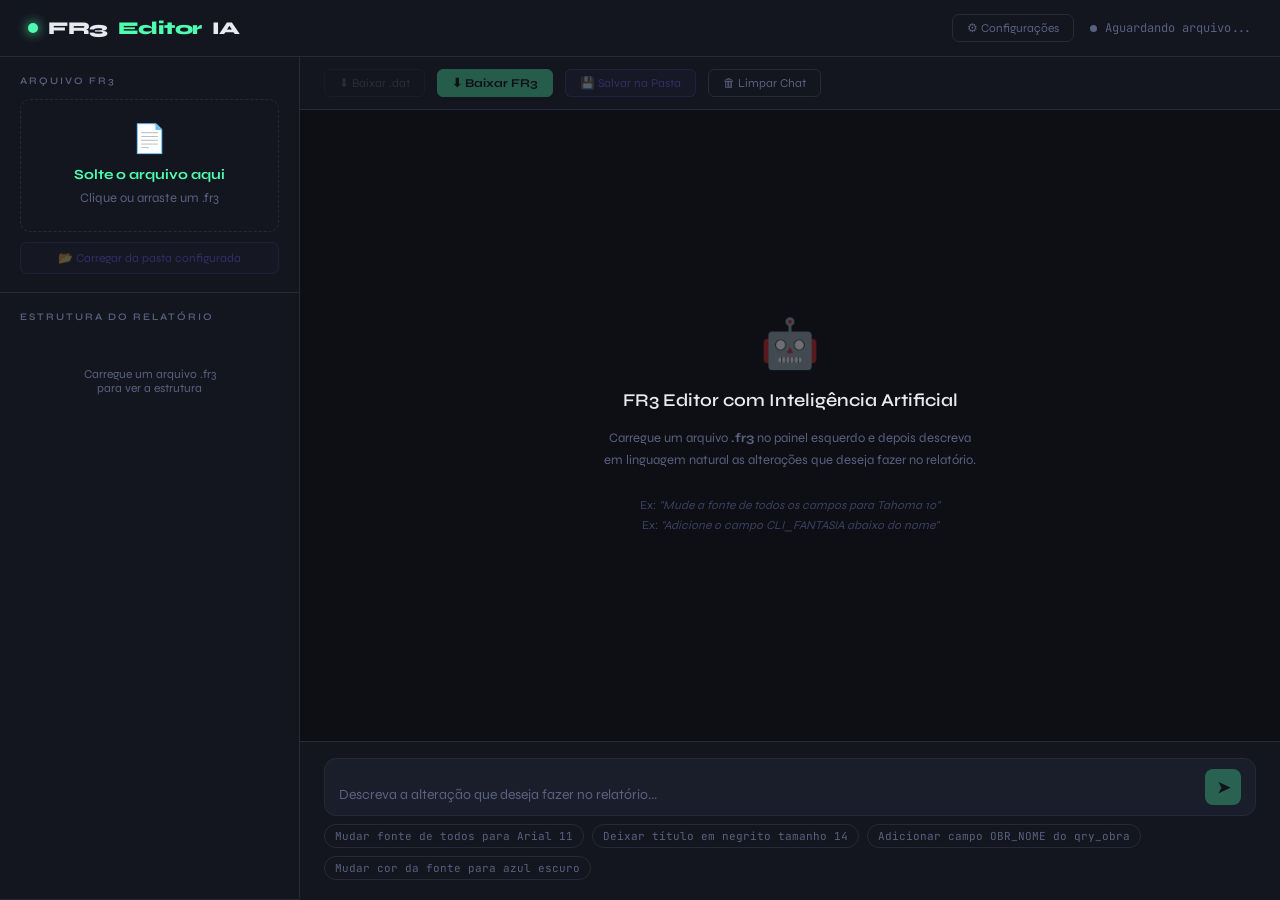
==== index.html @ a41f4829 "Add files via upload" ====
<!DOCTYPE html>
<html lang="pt-BR">
<head>
<meta charset="UTF-8">
<meta name="viewport" content="width=device-width, initial-scale=1.0">
<title>FR3 Editor IA — Gemini</title>
<style>
  @import url('https://fonts.googleapis.com/css2?family=JetBrains+Mono:wght@400;600;700&family=Syne:wght@400;600;800&display=swap');

  :root {
    --bg: #0d0f14;
    --surface: #13161e;
    --surface2: #1a1e2a;
    --border: #252a38;
    --accent: #4fffb0;
    --accent2: #7b61ff;
    --warn: #ff6b4a;
    --text: #e8eaf0;
    --muted: #5a6080;
    --code: #2a2f42;
  }

  * { box-sizing: border-box; margin: 0; padding: 0; }

  body {
    font-family: 'Syne', sans-serif;
    background: var(--bg);
    color: var(--text);
    height: 100vh;
    display: flex;
    flex-direction: column;
    overflow: hidden;
  }

  /* ── Header ── */
  header {
    display: flex;
    align-items: center;
    justify-content: space-between;
    padding: 14px 28px;
    border-bottom: 1px solid var(--border);
    background: var(--surface);
    flex-shrink: 0;
  }

  .logo {
    display: flex;
    align-items: center;
    gap: 10px;
    font-size: 18px;
    font-weight: 800;
    letter-spacing: -0.5px;
  }
  .logo-dot { width: 10px; height: 10px; border-radius: 50%; background: var(--accent); box-shadow: 0 0 12px var(--accent); }
  .logo span { color: var(--accent); }

  .header-right {
    display: flex;
    align-items: center;
    gap: 16px;
  }

  .status-bar {
    display: flex;
    align-items: center;
    gap: 8px;
    font-family: 'JetBrains Mono', monospace;
    font-size: 12px;
    color: var(--muted);
  }
  .status-dot {
    width: 7px; height: 7px; border-radius: 50%;
    background: var(--muted);
    transition: background .3s, box-shadow .3s;
  }
  .status-dot.active { background: var(--accent); box-shadow: 0 0 8px var(--accent); }

  /* Botão settings no header */
  .btn-settings {
    display: flex;
    align-items: center;
    gap: 6px;
    padding: 6px 14px;
    border-radius: 7px;
    border: 1px solid var(--border);
    background: transparent;
    color: var(--muted);
    font-family: 'Syne', sans-serif;
    font-size: 12px;
    cursor: pointer;
    transition: all .2s;
  }
  .btn-settings:hover { border-color: var(--accent2); color: var(--accent2); }
  .btn-settings.has-config { border-color: rgba(123,97,255,.4); color: var(--accent2); }

  /* ── Layout ── */
  .app-body {
    display: flex;
    flex: 1;
    overflow: hidden;
  }

  /* ── Painel Esquerdo ── */
  .sidebar {
    width: 300px;
    flex-shrink: 0;
    border-right: 1px solid var(--border);
    display: flex;
    flex-direction: column;
    background: var(--surface);
  }

  .sidebar-section {
    padding: 18px 20px;
    border-bottom: 1px solid var(--border);
  }

  .section-label {
    font-size: 10px;
    font-weight: 600;
    letter-spacing: 2px;
    text-transform: uppercase;
    color: var(--muted);
    margin-bottom: 12px;
  }

  /* Upload Zone */
  .upload-zone {
    border: 1.5px dashed var(--border);
    border-radius: 10px;
    padding: 22px 16px;
    text-align: center;
    cursor: pointer;
    transition: all .25s;
    position: relative;
  }
  .upload-zone:hover, .upload-zone.drag { border-color: var(--accent); background: rgba(79,255,176,.04); }
  .upload-zone input { position: absolute; inset: 0; opacity: 0; cursor: pointer; width: 100%; }
  .upload-icon { font-size: 28px; margin-bottom: 8px; }
  .upload-text { font-size: 13px; color: var(--muted); line-height: 1.5; }
  .upload-text strong { color: var(--accent); display: block; font-size: 14px; margin-bottom: 4px; }

  /* Botão carregar da pasta configurada */
  .btn-load-folder {
    width: 100%;
    margin-top: 10px;
    padding: 8px 12px;
    border-radius: 7px;
    border: 1px solid rgba(123,97,255,.35);
    background: rgba(123,97,255,.07);
    color: var(--accent2);
    font-family: 'Syne', sans-serif;
    font-size: 12px;
    cursor: pointer;
    transition: all .2s;
    display: flex;
    align-items: center;
    justify-content: center;
    gap: 6px;
  }
  .btn-load-folder:hover { background: rgba(123,97,255,.15); border-color: var(--accent2); }
  .btn-load-folder:disabled { opacity: .3; cursor: not-allowed; }

  /* File info */
  .file-info {
    display: none;
    background: var(--code);
    border-radius: 8px;
    padding: 12px 14px;
    font-family: 'JetBrains Mono', monospace;
    font-size: 11px;
  }
  .file-info.show { display: block; }
  .file-name { color: var(--accent); font-size: 13px; font-weight: 600; margin-bottom: 6px; word-break: break-all; }
  .file-meta { color: var(--muted); line-height: 1.8; }
  .file-meta span { color: var(--text); }

  /* Estrutura do relatório */
  .struct-tree {
    flex: 1;
    overflow-y: auto;
    padding: 12px 0;
    font-family: 'JetBrains Mono', monospace;
    font-size: 11px;
  }
  .tree-empty {
    padding: 20px;
    color: var(--muted);
    font-size: 12px;
    text-align: center;
    font-family: 'Syne', sans-serif;
  }
  .tree-group { margin-bottom: 4px; }
  .tree-header {
    display: flex;
    align-items: center;
    gap: 6px;
    padding: 5px 20px;
    color: var(--muted);
    font-size: 10px;
    letter-spacing: 1.5px;
    text-transform: uppercase;
    cursor: pointer;
    user-select: none;
  }
  .tree-header:hover { color: var(--text); }
  .tree-arrow { transition: transform .2s; display: inline-block; }
  .tree-arrow.open { transform: rotate(90deg); }
  .tree-items { display: none; }
  .tree-items.open { display: block; }
  .tree-item {
    display: flex;
    align-items: center;
    gap: 8px;
    padding: 4px 28px;
    cursor: pointer;
    border-radius: 4px;
    margin: 1px 8px;
    transition: background .15s;
    font-size: 11px;
  }
  .tree-item:hover { background: var(--surface2); }
  .tree-item.selected { background: rgba(79,255,176,.1); color: var(--accent); }
  .tree-badge {
    font-size: 9px;
    padding: 1px 5px;
    border-radius: 3px;
    background: var(--surface2);
    color: var(--muted);
    margin-left: auto;
  }
  .badge-memo { background: rgba(123,97,255,.15); color: var(--accent2); }
  .badge-pic  { background: rgba(255,107,74,.15); color: var(--warn); }
  .badge-band { background: rgba(79,255,176,.1); color: var(--accent); }
  .badge-db   { background: rgba(255,200,0,.1); color: #ffd700; }

  /* ── Chat area ── */
  .chat-area {
    flex: 1;
    display: flex;
    flex-direction: column;
    overflow: hidden;
  }

  .chat-toolbar {
    padding: 12px 24px;
    border-bottom: 1px solid var(--border);
    display: flex;
    align-items: center;
    gap: 12px;
    background: var(--surface);
    flex-shrink: 0;
  }
  .toolbar-btn {
    padding: 6px 14px;
    border-radius: 6px;
    border: 1px solid var(--border);
    background: transparent;
    color: var(--muted);
    font-family: 'Syne', sans-serif;
    font-size: 12px;
    cursor: pointer;
    transition: all .2s;
    display: flex;
    align-items: center;
    gap: 6px;
  }
  .toolbar-btn:hover { border-color: var(--accent); color: var(--accent); }
  .toolbar-btn.primary {
    background: var(--accent);
    border-color: var(--accent);
    color: #000;
    font-weight: 700;
  }
  .toolbar-btn.primary:hover { opacity: .85; }
  .toolbar-btn.save-folder {
    background: rgba(123,97,255,.12);
    border-color: rgba(123,97,255,.4);
    color: var(--accent2);
  }
  .toolbar-btn.save-folder:hover { background: rgba(123,97,255,.22); }
  .toolbar-btn:disabled { opacity: .3; cursor: not-allowed; }

  .chat-messages {
    flex: 1;
    overflow-y: auto;
    padding: 24px;
    display: flex;
    flex-direction: column;
    gap: 16px;
    scroll-behavior: smooth;
  }

  /* Mensagens */
  .msg {
    display: flex;
    gap: 12px;
    animation: msgIn .2s ease;
  }
  @keyframes msgIn {
    from { opacity: 0; transform: translateY(8px); }
    to   { opacity: 1; transform: translateY(0); }
  }
  .msg.user { flex-direction: row-reverse; }

  .msg-avatar {
    width: 32px; height: 32px;
    border-radius: 8px;
    flex-shrink: 0;
    display: flex;
    align-items: center;
    justify-content: center;
    font-size: 14px;
    font-weight: 700;
  }
  .msg.assistant .msg-avatar { background: rgba(79,255,176,.15); color: var(--accent); font-family: 'JetBrains Mono', monospace; font-size: 11px; }
  .msg.user .msg-avatar { background: rgba(123,97,255,.2); color: var(--accent2); font-size: 12px; }

  .msg-bubble {
    max-width: 75%;
    padding: 12px 16px;
    border-radius: 12px;
    font-size: 14px;
    line-height: 1.6;
  }
  .msg.assistant .msg-bubble {
    background: var(--surface2);
    border: 1px solid var(--border);
    border-top-left-radius: 2px;
  }
  .msg.user .msg-bubble {
    background: rgba(123,97,255,.18);
    border: 1px solid rgba(123,97,255,.3);
    border-top-right-radius: 2px;
  }

  .msg-bubble code {
    background: var(--code);
    padding: 2px 6px;
    border-radius: 4px;
    font-family: 'JetBrains Mono', monospace;
    font-size: 12px;
    color: var(--accent);
  }

  .msg-bubble pre {
    background: var(--code);
    padding: 10px 14px;
    border-radius: 6px;
    overflow-x: auto;
    font-family: 'JetBrains Mono', monospace;
    font-size: 11px;
    margin-top: 8px;
    border-left: 3px solid var(--accent);
    color: #a0e8c8;
    white-space: pre-wrap;
  }

  .msg-time {
    font-size: 10px;
    color: var(--muted);
    margin-top: 5px;
    font-family: 'JetBrains Mono', monospace;
  }
  .msg.user .msg-time { text-align: right; }

  /* Typing indicator */
  .typing {
    display: flex;
    gap: 12px;
    align-items: flex-start;
  }
  .typing-avatar {
    width: 32px; height: 32px;
    border-radius: 8px;
    background: rgba(79,255,176,.15);
    display: flex; align-items: center; justify-content: center;
    font-family: 'JetBrains Mono', monospace;
    font-size: 11px;
    color: var(--accent);
    flex-shrink: 0;
  }
  .typing-bubble {
    background: var(--surface2);
    border: 1px solid var(--border);
    border-top-left-radius: 2px;
    border-radius: 12px;
    padding: 14px 18px;
    display: flex;
    gap: 5px;
    align-items: center;
  }
  .typing-dot {
    width: 6px; height: 6px;
    border-radius: 50%;
    background: var(--accent);
    opacity: .4;
    animation: blink 1.2s infinite;
  }
  .typing-dot:nth-child(2) { animation-delay: .2s; }
  .typing-dot:nth-child(3) { animation-delay: .4s; }
  @keyframes blink { 0%,80%,100%{opacity:.4} 40%{opacity:1} }

  /* ── Input area ── */
  .chat-input-area {
    padding: 16px 24px 20px;
    border-top: 1px solid var(--border);
    background: var(--surface);
    flex-shrink: 0;
  }

  .input-wrap {
    display: flex;
    gap: 10px;
    align-items: flex-end;
    background: var(--surface2);
    border: 1.5px solid var(--border);
    border-radius: 12px;
    padding: 10px 14px;
    transition: border-color .2s;
  }
  .input-wrap:focus-within { border-color: var(--accent); }

  #userInput {
    flex: 1;
    background: transparent;
    border: none;
    outline: none;
    color: var(--text);
    font-family: 'Syne', sans-serif;
    font-size: 14px;
    resize: none;
    max-height: 120px;
    line-height: 1.5;
  }
  #userInput::placeholder { color: var(--muted); }

  .send-btn {
    width: 36px; height: 36px;
    border-radius: 8px;
    background: var(--accent);
    border: none;
    color: #000;
    cursor: pointer;
    font-size: 16px;
    display: flex;
    align-items: center;
    justify-content: center;
    flex-shrink: 0;
    transition: opacity .2s, transform .1s;
    font-weight: 700;
  }
  .send-btn:hover { opacity: .85; }
  .send-btn:active { transform: scale(.95); }
  .send-btn:disabled { opacity: .3; cursor: not-allowed; }

  .input-hints {
    margin-top: 8px;
    display: flex;
    gap: 8px;
    flex-wrap: wrap;
  }
  .hint-chip {
    padding: 4px 10px;
    border-radius: 20px;
    border: 1px solid var(--border);
    font-size: 11px;
    color: var(--muted);
    cursor: pointer;
    transition: all .2s;
    font-family: 'JetBrains Mono', monospace;
  }
  .hint-chip:hover { border-color: var(--accent2); color: var(--accent2); }

  /* scrollbar */
  ::-webkit-scrollbar { width: 5px; }
  ::-webkit-scrollbar-track { background: transparent; }
  ::-webkit-scrollbar-thumb { background: var(--border); border-radius: 3px; }

  /* Welcome */
  .welcome {
    flex: 1;
    display: flex;
    align-items: center;
    justify-content: center;
    flex-direction: column;
    gap: 16px;
    color: var(--muted);
    text-align: center;
    padding: 40px;
  }
  .welcome-icon { font-size: 48px; opacity: .4; }
  .welcome h3 { font-size: 18px; color: var(--text); font-weight: 600; }
  .welcome p { font-size: 13px; line-height: 1.7; max-width: 380px; }

  /* diff highlight */
  .change-tag {
    display: inline-block;
    padding: 1px 7px;
    border-radius: 4px;
    font-family: 'JetBrains Mono', monospace;
    font-size: 11px;
  }
  .change-tag.add { background: rgba(79,255,176,.15); color: var(--accent); }
  .change-tag.mod { background: rgba(123,97,255,.15); color: var(--accent2); }
  .change-tag.del { background: rgba(255,107,74,.15); color: var(--warn); }

  /* ══════════════════════════════════════════
     MODAL DE SETTINGS
  ══════════════════════════════════════════ */
  .modal-overlay {
    position: fixed;
    inset: 0;
    background: rgba(0,0,0,.7);
    backdrop-filter: blur(4px);
    z-index: 1000;
    display: flex;
    align-items: center;
    justify-content: center;
    opacity: 0;
    pointer-events: none;
    transition: opacity .25s;
  }
  .modal-overlay.open {
    opacity: 1;
    pointer-events: all;
  }

  .modal {
    background: var(--surface);
    border: 1px solid var(--border);
    border-radius: 16px;
    width: 560px;
    max-width: 95vw;
    max-height: 90vh;
    overflow-y: auto;
    transform: translateY(16px) scale(.97);
    transition: transform .25s;
    box-shadow: 0 24px 80px rgba(0,0,0,.5);
  }
  .modal-overlay.open .modal { transform: translateY(0) scale(1); }

  .modal-header {
    display: flex;
    align-items: center;
    justify-content: space-between;
    padding: 22px 24px 18px;
    border-bottom: 1px solid var(--border);
  }
  .modal-title {
    font-size: 16px;
    font-weight: 700;
    display: flex;
    align-items: center;
    gap: 10px;
  }
  .modal-title .icon {
    width: 32px; height: 32px;
    border-radius: 8px;
    background: rgba(123,97,255,.15);
    display: flex; align-items: center; justify-content: center;
    font-size: 16px;
  }
  .modal-close {
    width: 30px; height: 30px;
    border-radius: 7px;
    border: 1px solid var(--border);
    background: transparent;
    color: var(--muted);
    cursor: pointer;
    font-size: 16px;
    display: flex; align-items: center; justify-content: center;
    transition: all .2s;
  }
  .modal-close:hover { border-color: var(--warn); color: var(--warn); }

  .modal-body { padding: 24px; }

  /* Grupos de configuração */
  .settings-group {
    margin-bottom: 28px;
  }
  .settings-group-title {
    font-size: 10px;
    font-weight: 600;
    letter-spacing: 2px;
    text-transform: uppercase;
    color: var(--muted);
    margin-bottom: 16px;
    padding-bottom: 8px;
    border-bottom: 1px solid var(--border);
  }

  /* Campo de pasta */
  .folder-field {
    display: flex;
    flex-direction: column;
    gap: 8px;
    margin-bottom: 16px;
  }
  .folder-label {
    font-size: 13px;
    color: var(--text);
    font-weight: 600;
    display: flex;
    align-items: center;
    gap: 8px;
  }
  .folder-label .sublabel {
    font-size: 11px;
    color: var(--muted);
    font-weight: 400;
  }
  .folder-row {
    display: flex;
    gap: 8px;
    align-items: stretch;
  }
  .folder-display {
    flex: 1;
    background: var(--code);
    border: 1px solid var(--border);
    border-radius: 8px;
    padding: 10px 14px;
    font-family: 'JetBrains Mono', monospace;
    font-size: 11px;
    color: var(--muted);
    display: flex;
    align-items: center;
    gap: 8px;
    min-height: 42px;
    overflow: hidden;
  }
  .folder-display .folder-path {
    color: var(--accent);
    white-space: nowrap;
    overflow: hidden;
    text-overflow: ellipsis;
    flex: 1;
  }
  .folder-display .folder-empty {
    color: var(--muted);
    font-style: italic;
  }
  .folder-status {
    width: 8px; height: 8px;
    border-radius: 50%;
    flex-shrink: 0;
    background: var(--muted);
    transition: background .3s;
  }
  .folder-status.ok { background: var(--accent); box-shadow: 0 0 6px var(--accent); }
  .folder-status.warn { background: var(--warn); }

  .btn-pick-folder {
    padding: 0 16px;
    border-radius: 8px;
    border: 1px solid var(--border);
    background: var(--surface2);
    color: var(--text);
    font-family: 'Syne', sans-serif;
    font-size: 12px;
    cursor: pointer;
    transition: all .2s;
    white-space: nowrap;
    display: flex;
    align-items: center;
    gap: 6px;
  }
  .btn-pick-folder:hover { border-color: var(--accent2); color: var(--accent2); }

  /* Campo nome do arquivo */
  .filename-field {
    margin-bottom: 16px;
  }
  .filename-label {
    font-size: 13px;
    color: var(--text);
    font-weight: 600;
    margin-bottom: 8px;
    display: flex;
    align-items: center;
    gap: 8px;
  }
  .filename-label .sublabel {
    font-size: 11px;
    color: var(--muted);
    font-weight: 400;
  }
  .filename-input-row {
    display: flex;
    gap: 8px;
    align-items: center;
  }
  .filename-input {
    flex: 1;
    background: var(--code);
    border: 1.5px solid var(--border);
    border-radius: 8px;
    padding: 10px 14px;
    color: var(--text);
    font-family: 'JetBrains Mono', monospace;
    font-size: 12px;
    outline: none;
    transition: border-color .2s;
  }
  .filename-input:focus { border-color: var(--accent); }
  .filename-input::placeholder { color: var(--muted); }
  .filename-ext {
    font-family: 'JetBrains Mono', monospace;
    font-size: 12px;
    color: var(--muted);
    padding: 10px 12px;
    background: var(--surface2);
    border: 1px solid var(--border);
    border-radius: 8px;
  }

  /* Info box */
  .info-box {
    background: rgba(79,255,176,.05);
    border: 1px solid rgba(79,255,176,.15);
    border-radius: 10px;
    padding: 14px 16px;
    font-size: 12px;
    color: var(--muted);
    line-height: 1.7;
    margin-top: 8px;
  }
  .info-box strong { color: var(--accent); }

  .warn-box {
    background: rgba(255,107,74,.05);
    border: 1px solid rgba(255,107,74,.2);
    border-radius: 10px;
    padding: 14px 16px;
    font-size: 12px;
    color: #ff9e89;
    line-height: 1.7;
    margin-top: 8px;
    display: none;
  }
  .warn-box.show { display: block; }

  /* Preview resumo */
  .config-summary {
    background: var(--code);
    border-radius: 10px;
    padding: 14px 16px;
    font-family: 'JetBrains Mono', monospace;
    font-size: 11px;
    color: var(--muted);
    line-height: 2;
    margin-top: 4px;
  }
  .config-summary .cs-row { display: flex; gap: 8px; }
  .config-summary .cs-key { color: var(--muted); min-width: 80px; }
  .config-summary .cs-val { color: var(--accent); }
  .config-summary .cs-val.empty { color: var(--warn); font-style: italic; }

  /* Botões do modal */
  .modal-footer {
    padding: 18px 24px;
    border-top: 1px solid var(--border);
    display: flex;
    gap: 10px;
    justify-content: flex-end;
  }
  .btn-modal {
    padding: 9px 20px;
    border-radius: 8px;
    font-family: 'Syne', sans-serif;
    font-size: 13px;
    font-weight: 600;
    cursor: pointer;
    transition: all .2s;
  }
  .btn-cancel {
    background: transparent;
    border: 1px solid var(--border);
    color: var(--muted);
  }
  .btn-cancel:hover { border-color: var(--warn); color: var(--warn); }
  .btn-save {
    background: var(--accent2);
    border: 1px solid var(--accent2);
    color: #fff;
  }
  .btn-save:hover { opacity: .85; }
  .btn-test {
    background: transparent;
    border: 1px solid rgba(79,255,176,.35);
    color: var(--accent);
  }
  .btn-test:hover { background: rgba(79,255,176,.08); }

  /* Toast de notificação */
  .toast {
    position: fixed;
    bottom: 24px;
    right: 24px;
    padding: 12px 20px;
    border-radius: 10px;
    font-size: 13px;
    font-weight: 600;
    z-index: 2000;
    display: flex;
    align-items: center;
    gap: 10px;
    transform: translateY(20px);
    opacity: 0;
    transition: all .3s;
    pointer-events: none;
    max-width: 380px;
    box-shadow: 0 8px 32px rgba(0,0,0,.4);
  }
  .toast.show { transform: translateY(0); opacity: 1; }
  .toast.success { background: rgba(79,255,176,.15); border: 1px solid rgba(79,255,176,.3); color: var(--accent); }
  .toast.error   { background: rgba(255,107,74,.15); border: 1px solid rgba(255,107,74,.3); color: var(--warn); }
  .toast.info    { background: rgba(123,97,255,.15); border: 1px solid rgba(123,97,255,.3); color: var(--accent2); }

  /* Badge de configuração ativa */
  .config-badge {
    display: none;
    font-size: 9px;
    padding: 2px 6px;
    border-radius: 4px;
    background: rgba(123,97,255,.2);
    color: var(--accent2);
    font-family: 'JetBrains Mono', monospace;
    vertical-align: middle;
  }
  .config-badge.show { display: inline; }
</style>
</head>
<body>

<header>
  <div class="logo">
    <div class="logo-dot"></div>
    FR3 <span>Editor</span> IA
  </div>
  <div class="header-right">
    <button class="btn-settings" id="btnSettings" onclick="abrirSettings()">
      ⚙ Configurações
    </button>
    <div class="status-bar">
      <div class="status-dot" id="statusDot"></div>
      <span id="statusText">Aguardando arquivo...</span>
    </div>
  </div>
</header>

<div class="app-body">

  <!-- Sidebar -->
  <div class="sidebar">
    <div class="sidebar-section">
      <div class="section-label">
        Arquivo FR3
        <span class="config-badge" id="configBadge">PASTA CONFIG.</span>
      </div>
      <div class="upload-zone" id="uploadZone">
        <input type="file" id="fileInput" accept=".fr3">
        <div class="upload-icon">📄</div>
        <div class="upload-text">
          <strong>Solte o arquivo aqui</strong>
          Clique ou arraste um .fr3
        </div>
      </div>
      <button class="btn-load-folder" id="btnLoadFolder" onclick="carregarDaPasta()" disabled title="Configure as pastas nas Configurações primeiro">
        📂 Carregar da pasta configurada
      </button>
      <div class="file-info" id="fileInfo">
        <div class="file-name" id="fileName"></div>
        <div class="file-meta" id="fileMeta"></div>
      </div>
    </div>

    <div class="sidebar-section" style="flex:1; overflow:hidden; display:flex; flex-direction:column; padding-bottom:0;">
      <div class="section-label">Estrutura do Relatório</div>
      <div class="struct-tree" id="structTree">
        <div class="tree-empty">Carregue um arquivo .fr3<br>para ver a estrutura</div>
      </div>
    </div>
  </div>

  <!-- Chat -->
  <div class="chat-area">
    <div class="chat-toolbar">
      <button class="toolbar-btn" id="btnGerarDat" disabled onclick="baixarDat()">⬇ Baixar .dat</button>
      <button class="toolbar-btn primary" id="btnBaixarFr3" disabled onclick="baixarFr3()">⬇ Baixar FR3</button>
      <button class="toolbar-btn save-folder" id="btnSalvarPasta" disabled onclick="salvarNaPasta()">💾 Salvar na Pasta</button>
      <button class="toolbar-btn" id="btnLimpar" onclick="limparChat()">🗑 Limpar Chat</button>
    </div>

    <div class="chat-messages" id="chatMessages">
      <div class="welcome" id="welcome">
        <div class="welcome-icon">🤖</div>
        <h3>FR3 Editor com Inteligência Artificial</h3>
        <p>Carregue um arquivo <strong>.fr3</strong> no painel esquerdo e depois descreva em linguagem natural as alterações que deseja fazer no relatório.</p>
        <p style="margin-top:8px; font-size:12px; color:#3a4060;">
          Ex: <em>"Mude a fonte de todos os campos para Tahoma 10"</em><br>
          Ex: <em>"Adicione o campo CLI_FANTASIA abaixo do nome"</em>
        </p>
      </div>
    </div>

    <div class="chat-input-area">
      <div class="input-wrap">
        <textarea id="userInput" rows="1" placeholder="Descreva a alteração que deseja fazer no relatório..." disabled></textarea>
        <button class="send-btn" id="sendBtn" onclick="enviar()" disabled>➤</button>
      </div>
      <div class="input-hints" id="inputHints">
        <span class="hint-chip" onclick="usarHint(this)">Mudar fonte de todos para Arial 11</span>
        <span class="hint-chip" onclick="usarHint(this)">Deixar título em negrito tamanho 14</span>
        <span class="hint-chip" onclick="usarHint(this)">Adicionar campo OBR_NOME do qry_obra</span>
        <span class="hint-chip" onclick="usarHint(this)">Mudar cor da fonte para azul escuro</span>
      </div>
    </div>
  </div>
</div>

<!-- ══════════════════════════════════════════
     MODAL DE SETTINGS
══════════════════════════════════════════ -->
<div class="modal-overlay" id="modalSettings">
  <div class="modal">
    <div class="modal-header">
      <div class="modal-title">
        <div class="icon">⚙</div>
        Configurações de Pastas
      </div>
      <button class="modal-close" onclick="fecharSettings()">✕</button>
    </div>

    <div class="modal-body">

      <!-- API Key -->
      <div class="settings-group">
        <div class="settings-group-title">🔑 Chave de API Google Gemini</div>

        <div class="filename-field">
          <div class="filename-label">
            API Key
            <span class="sublabel">— obtenha grátis em aistudio.google.com</span>
          </div>
          <div style="position:relative;">
            <input type="password"
                   class="filename-input"
                   id="inputApiKey"
                   placeholder="AIzaSy..."
                   style="width:100%; padding-right:80px;"
                   oninput="atualizarResumo()">
            <button onclick="toggleApiKeyVisibility()"
                    id="btnToggleKey"
                    style="position:absolute;right:8px;top:50%;transform:translateY(-50%);
                           background:var(--surface2);border:1px solid var(--border);
                           color:var(--muted);border-radius:5px;padding:3px 8px;
                           font-size:11px;cursor:pointer;font-family:'JetBrains Mono',monospace;">
              👁 ver
            </button>
          </div>
        </div>

        <div class="info-box">
          Obtenha sua chave gratuita em <strong>aistudio.google.com</strong> → <em>Get API Key</em>.
          Ela é salva apenas no <strong>localStorage</strong> deste navegador — nunca enviada a terceiros.
          Modelo utilizado: <strong>Gemini 2.0 Flash</strong> (gratuito).
        </div>
      </div>

      <!-- Pasta de Entrada -->
      <div class="settings-group">
        <div class="settings-group-title">📂 Pasta de Entrada</div>

        <div class="folder-field">
          <div class="folder-label">
            Pasta de leitura
            <span class="sublabel">— onde estão os arquivos .fr3</span>
          </div>
          <div class="folder-row">
            <div class="folder-display" id="displayEntrada">
              <div class="folder-status" id="statusEntrada"></div>
              <span class="folder-empty" id="textoEntrada">Nenhuma pasta selecionada</span>
            </div>
            <button class="btn-pick-folder" onclick="selecionarPastaEntrada()">
              📁 Selecionar
            </button>
          </div>
        </div>

        <div class="filename-field">
          <div class="filename-label">
            Nome do arquivo a carregar
            <span class="sublabel">— sem a extensão .fr3</span>
          </div>
          <div class="filename-input-row">
            <input type="text"
                   class="filename-input"
                   id="inputNomeArquivo"
                   placeholder="ex: orcamento_cliente"
                   oninput="atualizarResumo()">
            <span class="filename-ext">.fr3</span>
          </div>
        </div>

        <div class="info-box">
          O arquivo será lido como <strong id="previewArqEntrada">—</strong> da pasta de entrada configurada.
        </div>
        <div class="warn-box" id="warnFsApi">
          ⚠ Seu navegador não suporta a <strong>File System Access API</strong>.
          Use o Chrome ou Edge para selecionar pastas automaticamente.
          Você ainda pode carregar arquivos arrastando ou clicando na área de upload.
        </div>
      </div>

      <!-- Pasta de Saída -->
      <div class="settings-group">
        <div class="settings-group-title">💾 Pasta de Saída</div>

        <div class="folder-field">
          <div class="folder-label">
            Pasta de gravação
            <span class="sublabel">— onde serão salvos o .fr3 e o .dat</span>
          </div>
          <div class="folder-row">
            <div class="folder-display" id="displaySaida">
              <div class="folder-status" id="statusSaida"></div>
              <span class="folder-empty" id="textoSaida">Nenhuma pasta selecionada</span>
            </div>
            <button class="btn-pick-folder" onclick="selecionarPastaSaida()">
              📁 Selecionar
            </button>
          </div>
        </div>

        <div class="info-box">
          Serão salvos dois arquivos: <strong id="previewArqSaida1">—</strong>
          e <strong id="previewArqSaida2">—</strong>
        </div>
      </div>

      <!-- Resumo da configuração -->
      <div class="settings-group" style="margin-bottom:0">
        <div class="settings-group-title">📋 Resumo da Configuração</div>
        <div class="config-summary" id="configSummary">
          <div class="cs-row"><span class="cs-key">API Key:</span><span class="cs-val empty" id="sum-apikey">não informada</span></div>
          <div class="cs-row"><span class="cs-key">Entrada:</span><span class="cs-val empty" id="sum-entrada">não configurada</span></div>
          <div class="cs-row"><span class="cs-key">Arquivo:</span><span class="cs-val empty" id="sum-arquivo">não definido</span></div>
          <div class="cs-row"><span class="cs-key">Saída:</span><span class="cs-val empty" id="sum-saida">não configurada</span></div>
          <div class="cs-row"><span class="cs-key">Status:</span><span class="cs-val empty" id="sum-status">incompleto</span></div>
        </div>
      </div>

    </div>

    <div class="modal-footer">
      <button class="btn-modal btn-cancel" onclick="fecharSettings()">Cancelar</button>
      <button class="btn-modal btn-test" onclick="testarConfiguracao()">🔍 Testar</button>
      <button class="btn-modal btn-save" onclick="salvarSettings()">✓ Salvar Configuração</button>
    </div>
  </div>
</div>

<!-- Toast -->
<div class="toast" id="toast"></div>

<script>
// ═══════════════════════════════════════════════════════════════
// ESTADO GLOBAL
// ═══════════════════════════════════════════════════════════════
let fr3Content  = null;   // XML original em string
let fr3Modified = null;   // XML modificado
let datObj      = null;   // índice .dat
let conversa    = [];     // histórico de mensagens para a API

// Handles da File System Access API (persistem durante a sessão)
let handlePastaEntrada = null;
let handlePastaSaida   = null;

// Configuração salva em memória (sincronizada com localStorage onde possível)
const cfg = {
  nomeArquivo:  '',   // sem extensão
  nomeEntrada:  '',   // nome legível da pasta de entrada
  nomeSaida:    '',   // nome legível da pasta de saída
  apiKey:       '',   // chave da API Anthropic
};

// ═══════════════════════════════════════════════════════════════
// FILE SYSTEM ACCESS API — suporte
// ═══════════════════════════════════════════════════════════════
const fsApiSuportada = 'showDirectoryPicker' in window;

// ═══════════════════════════════════════════════════════════════
// INICIALIZAÇÃO — restaurar configuração salva
// ═══════════════════════════════════════════════════════════════
(function init() {
  // Mostrar aviso se API não suportada
  if (!fsApiSuportada) {
    document.getElementById('warnFsApi').classList.add('show');
  }

  // Restaurar nomes salvos no localStorage (apenas texto; handles não persistem)
  const saved = localStorage.getItem('fr3_editor_cfg');
  if (saved) {
    try {
      const obj = JSON.parse(saved);
      cfg.nomeArquivo = obj.nomeArquivo || '';
      cfg.nomeEntrada = obj.nomeEntrada || '';
      cfg.nomeSaida   = obj.nomeSaida   || '';
      cfg.apiKey      = obj.apiKey      || '';

      // Preencher campos no modal
      document.getElementById('inputNomeArquivo').value = cfg.nomeArquivo;
      if (cfg.apiKey) document.getElementById('inputApiKey').value = cfg.apiKey;

      atualizarUI();
    } catch(e) {}
  }
})();

// ═══════════════════════════════════════════════════════════════
// MODAL DE SETTINGS
// ═══════════════════════════════════════════════════════════════
function abrirSettings() {
  // Sincronizar campos com cfg atual
  document.getElementById('inputNomeArquivo').value = cfg.nomeArquivo;
  atualizarDisplayPasta('entrada', handlePastaEntrada, cfg.nomeEntrada);
  atualizarDisplayPasta('saida', handlePastaSaida, cfg.nomeSaida);
  atualizarResumo();
  document.getElementById('modalSettings').classList.add('open');
}

function fecharSettings() {
  document.getElementById('modalSettings').classList.remove('open');
}

// Fechar ao clicar fora do modal
document.getElementById('modalSettings').addEventListener('click', function(e) {
  if (e.target === this) fecharSettings();
});

// ─── Selecionar pasta de entrada ──────────────────────────────
async function selecionarPastaEntrada() {
  if (!fsApiSuportada) {
    mostrarToast('Seu navegador não suporta seleção de pasta. Use Chrome ou Edge.', 'error');
    return;
  }
  try {
    handlePastaEntrada = await window.showDirectoryPicker({ mode: 'read' });
    cfg.nomeEntrada = handlePastaEntrada.name;
    atualizarDisplayPasta('entrada', handlePastaEntrada, cfg.nomeEntrada);
    atualizarResumo();
  } catch (e) {
    if (e.name !== 'AbortError') {
      mostrarToast('Erro ao selecionar pasta: ' + e.message, 'error');
    }
  }
}

// ─── Selecionar pasta de saída ────────────────────────────────
async function selecionarPastaSaida() {
  if (!fsApiSuportada) {
    mostrarToast('Seu navegador não suporta seleção de pasta. Use Chrome ou Edge.', 'error');
    return;
  }
  try {
    handlePastaSaida = await window.showDirectoryPicker({ mode: 'readwrite' });
    cfg.nomeSaida = handlePastaSaida.name;
    atualizarDisplayPasta('saida', handlePastaSaida, cfg.nomeSaida);
    atualizarResumo();
  } catch (e) {
    if (e.name !== 'AbortError') {
      mostrarToast('Erro ao selecionar pasta: ' + e.message, 'error');
    }
  }
}

// ─── Atualizar display de pasta no modal ──────────────────────
function atualizarDisplayPasta(tipo, handle, nome) {
  const textoEl  = document.getElementById(`texto${tipo.charAt(0).toUpperCase()+tipo.slice(1)}`);
  const statusEl = document.getElementById(`status${tipo.charAt(0).toUpperCase()+tipo.slice(1)}`);

  if (handle || nome) {
    textoEl.textContent = nome || '(pasta selecionada)';
    textoEl.className = 'folder-path';
    statusEl.className = 'folder-status ok';
  } else {
    textoEl.textContent = 'Nenhuma pasta selecionada';
    textoEl.className = 'folder-empty';
    statusEl.className = 'folder-status';
  }
}

// ─── Toggle visibilidade da API key ──────────────────────────
function toggleApiKeyVisibility() {
  const inp = document.getElementById('inputApiKey');
  const btn = document.getElementById('btnToggleKey');
  if (inp.type === 'password') {
    inp.type = 'text';
    btn.textContent = '🙈 ocultar';
  } else {
    inp.type = 'password';
    btn.textContent = '👁 ver';
  }
}

// ─── Atualizar resumo / preview ───────────────────────────────
function atualizarResumo() {
  const nome = document.getElementById('inputNomeArquivo').value.trim();

  // Previews de arquivos
  document.getElementById('previewArqEntrada').textContent =
    nome ? `${nome}.fr3` : '(defina o nome do arquivo)';

  document.getElementById('previewArqSaida1').textContent =
    nome ? `${nome}_modificado.fr3` : '—';
  document.getElementById('previewArqSaida2').textContent =
    nome ? `${nome}.dat` : '—';

  // Resumo
  const sumEntrada = document.getElementById('sum-entrada');
  const sumArquivo = document.getElementById('sum-arquivo');
  const sumSaida   = document.getElementById('sum-saida');
  const sumStatus  = document.getElementById('sum-status');

  const nomeEntrada = cfg.nomeEntrada || (handlePastaEntrada ? handlePastaEntrada.name : '');
  const nomeSaida   = cfg.nomeSaida   || (handlePastaSaida   ? handlePastaSaida.name   : '');

  sumEntrada.textContent = nomeEntrada || 'não configurada';
  sumEntrada.className = nomeEntrada ? 'cs-val' : 'cs-val empty';

  sumArquivo.textContent = nome ? `${nome}.fr3` : 'não definido';
  sumArquivo.className = nome ? 'cs-val' : 'cs-val empty';

  sumSaida.textContent = nomeSaida || 'não configurada';
  sumSaida.className = nomeSaida ? 'cs-val' : 'cs-val empty';

  const apiKey = document.getElementById('inputApiKey').value.trim();
  const sumApiKey = document.getElementById('sum-apikey');
  if (sumApiKey) {
    sumApiKey.textContent = apiKey ? '••••••••' + apiKey.slice(-4) : 'não informada';
    sumApiKey.className   = apiKey ? 'cs-val' : 'cs-val empty';
  }

  const completo = nomeEntrada && nome && nomeSaida;
  sumStatus.textContent = completo ? '✓ completo' : 'incompleto';
  sumStatus.className = completo ? 'cs-val' : 'cs-val empty';
}

// ─── Salvar settings ──────────────────────────────────────────
function salvarSettings() {
  const nome = document.getElementById('inputNomeArquivo').value.trim();

  if (!nome) {
    mostrarToast('Informe o nome do arquivo .fr3 antes de salvar.', 'error');
    return;
  }

  cfg.nomeArquivo = nome;
  cfg.apiKey      = document.getElementById('inputApiKey').value.trim();
  if (handlePastaEntrada) cfg.nomeEntrada = handlePastaEntrada.name;
  if (handlePastaSaida)   cfg.nomeSaida   = handlePastaSaida.name;

  // Persistir textos no localStorage
  localStorage.setItem('fr3_editor_cfg', JSON.stringify({
    nomeArquivo: cfg.nomeArquivo,
    nomeEntrada: cfg.nomeEntrada,
    nomeSaida:   cfg.nomeSaida,
    apiKey:      cfg.apiKey,
  }));

  atualizarUI();
  fecharSettings();
  mostrarToast('Configuração salva com sucesso!', 'success');
}

// ─── Testar configuração ──────────────────────────────────────
async function testarConfiguracao() {
  const nome = document.getElementById('inputNomeArquivo').value.trim();

  if (!handlePastaEntrada) {
    mostrarToast('Selecione a pasta de entrada primeiro.', 'error'); return;
  }
  if (!nome) {
    mostrarToast('Informe o nome do arquivo.', 'error'); return;
  }

  try {
    await handlePastaEntrada.getFileHandle(`${nome}.fr3`);
    mostrarToast(`✓ Arquivo "${nome}.fr3" encontrado na pasta de entrada!`, 'success');
  } catch(e) {
    mostrarToast(`Arquivo "${nome}.fr3" não encontrado na pasta de entrada.`, 'error');
  }
}

// ─── Atualizar UI principal baseado na config ─────────────────
function atualizarUI() {
  const temConfig = cfg.nomeArquivo && (handlePastaEntrada || cfg.nomeEntrada);

  // Badge na sidebar
  document.getElementById('configBadge').className =
    temConfig ? 'config-badge show' : 'config-badge';

  // Botão carregar da pasta
  const btnLoad = document.getElementById('btnLoadFolder');
  btnLoad.disabled = !(temConfig && handlePastaEntrada);
  btnLoad.title = temConfig && !handlePastaEntrada
    ? 'Reabra as Configurações e selecione a pasta novamente (handles não persistem entre recargas)'
    : '';

  // Botão settings — indica se tem config
  document.getElementById('btnSettings').className =
    temConfig ? 'btn-settings has-config' : 'btn-settings';
}

// ═══════════════════════════════════════════════════════════════
// CARREGAR DA PASTA CONFIGURADA
// ═══════════════════════════════════════════════════════════════
async function carregarDaPasta() {
  if (!handlePastaEntrada) {
    mostrarToast('Selecione a pasta de entrada nas Configurações.', 'error'); return;
  }
  if (!cfg.nomeArquivo) {
    mostrarToast('Defina o nome do arquivo nas Configurações.', 'error'); return;
  }

  try {
    const fileHandle = await handlePastaEntrada.getFileHandle(`${cfg.nomeArquivo}.fr3`);
    const file = await fileHandle.getFile();
    processarArquivo(file);
    mostrarToast(`Arquivo "${cfg.nomeArquivo}.fr3" carregado da pasta!`, 'success');
  } catch(e) {
    if (e.name === 'NotFoundError') {
      mostrarToast(`Arquivo "${cfg.nomeArquivo}.fr3" não encontrado na pasta de entrada.`, 'error');
    } else {
      mostrarToast('Erro ao ler o arquivo: ' + e.message, 'error');
    }
  }
}

// ═══════════════════════════════════════════════════════════════
// SALVAR NA PASTA DE SAÍDA
// ═══════════════════════════════════════════════════════════════
async function salvarNaPasta() {
  if (!fr3Modified) {
    mostrarToast('Nenhum FR3 modificado para salvar.', 'error'); return;
  }
  if (!handlePastaSaida) {
    mostrarToast('Selecione a pasta de saída nas Configurações.', 'error');
    abrirSettings();
    return;
  }

  const nomeFr3 = `${cfg.nomeArquivo || datObj.meta.source_file.replace('.fr3','')}_modificado.fr3`;
  const nomeDat = `${cfg.nomeArquivo || datObj.meta.source_file.replace('.fr3','')}.dat`;

  try {
    // Salvar FR3
    const fr3Handle = await handlePastaSaida.getFileHandle(nomeFr3, { create: true });
    const fr3Writable = await fr3Handle.createWritable();
    await fr3Writable.write(fr3Modified);
    await fr3Writable.close();

    // Salvar DAT
    const datHandle = await handlePastaSaida.getFileHandle(nomeDat, { create: true });
    const datWritable = await datHandle.createWritable();
    await datWritable.write(JSON.stringify(datObj, null, 2));
    await datWritable.close();

    adicionarMsgSistema(
      `💾 Arquivos salvos na pasta **${cfg.nomeSaida || handlePastaSaida.name}**:\n\n` +
      `✅ \`${nomeFr3}\`\n` +
      `✅ \`${nomeDat}\``
    );
    mostrarToast(`Salvos: ${nomeFr3} + ${nomeDat}`, 'success');
    setStatus(true, 'Arquivos salvos na pasta de saída');
  } catch(e) {
    mostrarToast('Erro ao salvar: ' + e.message, 'error');
  }
}

// ═══════════════════════════════════════════════════════════════
// UPLOAD DO ARQUIVO (mantém compatibilidade com drag/drop)
// ═══════════════════════════════════════════════════════════════
const fileInput  = document.getElementById('fileInput');
const uploadZone = document.getElementById('uploadZone');

uploadZone.addEventListener('dragover', e => { e.preventDefault(); uploadZone.classList.add('drag'); });
uploadZone.addEventListener('dragleave', () => uploadZone.classList.remove('drag'));
uploadZone.addEventListener('drop', e => {
  e.preventDefault(); uploadZone.classList.remove('drag');
  const f = e.dataTransfer.files[0];
  if (f) processarArquivo(f);
});
fileInput.addEventListener('change', () => {
  if (fileInput.files[0]) processarArquivo(fileInput.files[0]);
});

function processarArquivo(file) {
  if (!file.name.toLowerCase().endsWith('.fr3')) {
    alert('Por favor, selecione um arquivo .fr3'); return;
  }
  const reader = new FileReader();
  reader.onload = e => {
    fr3Content  = e.target.result;
    fr3Modified = fr3Content;
    datObj      = gerarDat(fr3Content, file.name);
    mostrarInfoArquivo(file, datObj);
    renderizarArvore(datObj);
    ativarChat();
    document.getElementById('welcome').style.display = 'none';
    adicionarMsgSistema(
      `✅ Arquivo <code>${file.name}</code> carregado!\n\n` +
      `Encontrei **${datObj.summary.total_components} componentes**, ` +
      `**${datObj.summary.total_queries} query**, ` +
      `**${datObj.summary.total_variables} variáveis**.\n\n` +
      `Pode me pedir qualquer alteração em linguagem natural!`
    );
  };
  reader.readAsText(file, 'utf-8');
}

// ═══════════════════════════════════════════════════════════════
// GERAR .DAT (índice JSON)
// ═══════════════════════════════════════════════════════════════
function gerarDat(xml, filename) {
  const parser = new DOMParser();
  const doc    = parser.parseFromString(xml, 'text/xml');
  const root   = doc.documentElement;

  const meta = {
    schema_version: "1.0",
    purpose: "Índice otimizado do relatório Fr3 para busca de componentes pela IA",
    source_file: filename,
    generated_at: new Date().toISOString(),
    report_name: root.getAttribute('ReportOptions.Name') || '',
    fr3_version: root.getAttribute('Version') || '',
    script_language: root.getAttribute('ScriptLanguage') || '',
    paper_width_mm: '', paper_height_mm: '', margins_mm: {}
  };

  const datasets = [...doc.querySelectorAll('Datasets item')].map(el => ({
    name: el.getAttribute('DataSetName') || '',
    alias: el.getAttribute('DataSet') || '',
    xpath: `//Datasets/item[@DataSetName='${el.getAttribute('DataSetName')}']`
  }));

  const variables = [...doc.querySelectorAll('Variables item')].map(el => ({
    name: (el.getAttribute('Name') || '').trim(),
    xpath: `//Variables/item[@Name='${el.getAttribute('Name')}']`
  }));

  const styles = [...doc.querySelectorAll('Styles item')].map(el => ({
    name: el.getAttribute('Name') || '',
    font_name: el.getAttribute('Font.Name') || '',
    font_height: el.getAttribute('Font.Height') || '',
    font_style: el.getAttribute('Font.Style') || '',
    font_color: el.getAttribute('Font.Color') || '',
    xpath: `//Styles/item[@Name='${el.getAttribute('Name')}']`
  }));

  const pages = [...doc.querySelectorAll('TfrxReportPage')].map(el => {
    meta.paper_width_mm  = el.getAttribute('PaperWidth')  || '';
    meta.paper_height_mm = el.getAttribute('PaperHeight') || '';
    meta.margins_mm = {
      left: el.getAttribute('LeftMargin') || '', right: el.getAttribute('RightMargin') || '',
      top:  el.getAttribute('TopMargin')  || '', bottom: el.getAttribute('BottomMargin') || ''
    };
    return { name: el.getAttribute('Name'), paper_size: el.getAttribute('PaperSize'),
             paper_width_mm: el.getAttribute('PaperWidth'), paper_height_mm: el.getAttribute('PaperHeight') };
  });

  const databases = [...doc.querySelectorAll('TfrxDBXDatabase')].map(el => ({
    name: el.getAttribute('Name') || '', driver: el.getAttribute('DriverName') || '',
    library: el.getAttribute('LibraryName') || '', vendor_lib: el.getAttribute('VendorLib') || '',
    xpath: `//TfrxDBXDatabase[@Name='${el.getAttribute('Name')}']`
  }));

  const queries = [...doc.querySelectorAll('TfrxDBXQuery')].map(el => ({
    name: el.getAttribute('Name') || '', user_name: el.getAttribute('UserName') || '',
    database: el.getAttribute('Database') || '',
    sql: (el.getAttribute('SQL.Text') || '').replace(/\r\n/g,'\n').trim(),
    xpath: `//TfrxDBXQuery[@Name='${el.getAttribute('Name')}']`
  }));

  const compTags = ['TfrxMemoView','TfrxPictureView','TfrxMasterData','TfrxSubreport',
                    'TfrxBandView','TfrxShapeView','TfrxCheckBoxView','TfrxRichView'];
  const components = [];
  for (const tag of compTags) {
    for (const el of doc.querySelectorAll(tag)) {
      const a = n => el.getAttribute(n) || '';
      const name = a('Name');
      const comp = {
        component_type: tag, name,
        xpath: `//${tag}[@Name='${name}']`,
        position: { left: a('Left'), top: a('Top'), width: a('Width'), height: a('Height') },
        data_binding: {
          dataset: a('DataSetName') || a('DataSet'), field: a('DataField'), text_expression: a('Text')
        },
        font: { name: a('Font.Name'), height: a('Font.Height'), style: a('Font.Style'),
                color: a('Font.Color'), charset: a('Font.Charset') },
        alignment: { horizontal: a('HAlign'), vertical: a('VAlign') },
        frame: a('Frame.Typ'), allow_vector_export: a('AllowVectorExport')
      };
      if (tag === 'TfrxMasterData') comp.band_config = {
        columns: a('Columns'), column_width: a('ColumnWidth'), column_gap: a('ColumnGap'),
        dataset: a('DataSetName'), description: a('Description')
      };
      if (tag === 'TfrxPictureView') comp.picture_config = {
        high_quality: a('HightQuality'), transparent: a('Transparent'), transparent_color: a('TransparentColor')
      };
      components.push(comp);
    }
  }

  const html_div_map = [];
  for (const comp of components) {
    const expr = comp.data_binding.text_expression;
    if (expr) {
      const matches = expr.match(/\[([^\]]+)\]/g) || [];
      for (const m of matches) {
        html_div_map.push({
          component_name: comp.name,
          expression: m,
          dataset_field: m.replace(/^\[|\]$/g,''),
          component_xpath: comp.xpath
        });
      }
    }
  }

  return {
    meta, datasets, variables, styles, pages, databases, queries, components, html_div_map,
    summary: {
      total_datasets:      datasets.length,
      total_variables:     variables.length,
      total_styles:        styles.length,
      total_pages:         pages.length,
      total_databases:     databases.length,
      total_queries:       queries.length,
      total_components:    components.length,
      total_data_bindings: html_div_map.length
    }
  };
}

// ═══════════════════════════════════════════════════════════════
// MOSTRAR INFO DO ARQUIVO
// ═══════════════════════════════════════════════════════════════
function mostrarInfoArquivo(file, dat) {
  document.getElementById('fileInfo').classList.add('show');
  document.getElementById('fileName').textContent = file.name;
  document.getElementById('fileMeta').innerHTML =
    `Relatório: <span>${dat.meta.report_name || '—'}</span><br>` +
    `Papel: <span>${dat.meta.paper_width_mm}×${dat.meta.paper_height_mm}mm</span><br>` +
    `Componentes: <span>${dat.summary.total_components}</span><br>` +
    `Variáveis: <span>${dat.summary.total_variables}</span>`;
}

// ═══════════════════════════════════════════════════════════════
// RENDERIZAR ÁRVORE
// ═══════════════════════════════════════════════════════════════
function renderizarArvore(dat) {
  const tree = document.getElementById('structTree');
  tree.innerHTML = '';

  const grupos = [
    { label: 'Datasets',    items: dat.datasets,    badge: 'badge-db',   icon: '🗄', keyFn: d => d.name },
    { label: 'Queries',     items: dat.queries,     badge: 'badge-db',   icon: '📋', keyFn: d => d.name },
    { label: 'Variáveis',   items: dat.variables,   badge: '',           icon: '📌', keyFn: d => d.name },
    { label: 'Estilos',     items: dat.styles,      badge: '',           icon: '🎨', keyFn: d => d.name },
    { label: 'Componentes', items: dat.components,  badge: '',           icon: '🧩',
      keyFn: d => d.name,
      badgeFn: d => d.component_type.replace('Tfrx','').replace('View','').replace('Data','') },
  ];

  for (const g of grupos) {
    if (!g.items.length) continue;
    const grp = document.createElement('div');
    grp.className = 'tree-group';
    const hdr = document.createElement('div');
    hdr.className = 'tree-header';
    hdr.innerHTML = `<span class="tree-arrow">▶</span> ${g.icon} ${g.label} <span style="margin-left:auto;font-size:10px;background:var(--surface2);padding:1px 6px;border-radius:3px;">${g.items.length}</span>`;
    const items = document.createElement('div');
    items.className = 'tree-items';
    hdr.onclick = () => {
      const open = items.classList.toggle('open');
      hdr.querySelector('.tree-arrow').classList.toggle('open', open);
    };
    for (const item of g.items) {
      const row = document.createElement('div');
      row.className = 'tree-item';
      const badgeClass = g.badgeFn ? getBadgeClass(item.component_type) : g.badge;
      const badgeLabel = g.badgeFn ? g.badgeFn(item) : '';
      row.innerHTML = `${g.icon} ${g.keyFn(item)} ${badgeLabel ? `<span class="tree-badge ${badgeClass}">${badgeLabel}</span>` : ''}`;
      row.onclick = () => {
        document.querySelectorAll('.tree-item').forEach(i => i.classList.remove('selected'));
        row.classList.add('selected');
        document.getElementById('userInput').value = `Altere o componente "${g.keyFn(item)}" `;
        document.getElementById('userInput').focus();
      };
      items.appendChild(row);
    }
    grp.appendChild(hdr); grp.appendChild(items);
    tree.appendChild(grp);
  }
}

function getBadgeClass(type) {
  if (type === 'TfrxMemoView')    return 'badge-memo';
  if (type === 'TfrxPictureView') return 'badge-pic';
  if (type === 'TfrxMasterData')  return 'badge-band';
  return '';
}

// ═══════════════════════════════════════════════════════════════
// ATIVAR CHAT
// ═══════════════════════════════════════════════════════════════
function ativarChat() {
  document.getElementById('userInput').disabled   = false;
  document.getElementById('sendBtn').disabled     = false;
  document.getElementById('btnGerarDat').disabled = false;
  document.getElementById('btnBaixarFr3').disabled = false;
  document.getElementById('btnSalvarPasta').disabled = !handlePastaSaida;
  setStatus(true, `${datObj.meta.report_name || 'Relatório'} carregado`);
}

function setStatus(active, text) {
  document.getElementById('statusDot').classList.toggle('active', active);
  document.getElementById('statusText').textContent = text;
}

// ═══════════════════════════════════════════════════════════════
// CHAT
// ═══════════════════════════════════════════════════════════════
const input = document.getElementById('userInput');
input.addEventListener('input', () => {
  input.style.height = 'auto';
  input.style.height = Math.min(input.scrollHeight, 120) + 'px';
});
input.addEventListener('keydown', e => {
  if (e.key === 'Enter' && !e.shiftKey) { e.preventDefault(); enviar(); }
});

function usarHint(el) {
  input.value = el.textContent;
  input.focus();
}

function formatarMsgIA(texto) {
  return texto
    .replace(/\*\*(.+?)\*\*/g, '<strong>$1</strong>')
    .replace(/`([^`]+)`/g, '<code>$1</code>')
    .replace(/```([\s\S]*?)```/g, '<pre>$1</pre>')
    .replace(/\n/g, '<br>');
}

function adicionarMsgSistema(texto) {
  const msgs = document.getElementById('chatMessages');
  const msg  = document.createElement('div');
  msg.className = 'msg assistant';
  msg.innerHTML = `
    <div class="msg-avatar">IA</div>
    <div>
      <div class="msg-bubble">${formatarMsgIA(texto)}</div>
      <div class="msg-time">${new Date().toLocaleTimeString('pt-BR', {hour:'2-digit',minute:'2-digit'})}</div>
    </div>`;
  msgs.appendChild(msg);
  msgs.scrollTop = msgs.scrollHeight;
}

function adicionarMsgUsuario(texto) {
  const msgs = document.getElementById('chatMessages');
  const msg  = document.createElement('div');
  msg.className = 'msg user';
  msg.innerHTML = `
    <div class="msg-avatar">👤</div>
    <div>
      <div class="msg-bubble">${texto.replace(/</g,'&lt;').replace(/>/g,'&gt;')}</div>
      <div class="msg-time">${new Date().toLocaleTimeString('pt-BR', {hour:'2-digit',minute:'2-digit'})}</div>
    </div>`;
  msgs.appendChild(msg);
  msgs.scrollTop = msgs.scrollHeight;
}

function mostrarTyping() {
  const msgs = document.getElementById('chatMessages');
  const t    = document.createElement('div');
  t.className = 'typing'; t.id = 'typing';
  t.innerHTML = `
    <div class="typing-avatar">IA</div>
    <div class="typing-bubble">
      <div class="typing-dot"></div><div class="typing-dot"></div><div class="typing-dot"></div>
    </div>`;
  msgs.appendChild(t);
  msgs.scrollTop = msgs.scrollHeight;
}
function removerTyping() {
  const t = document.getElementById('typing');
  if (t) t.remove();
}

async function enviar() {
  const texto = input.value.trim();
  if (!texto || !fr3Content) return;

  // Verificar API key se não estiver no ambiente Claude.ai
  if (!cfg.apiKey) {
    // Tenta sem key (ambiente Claude.ai injeta automaticamente)
    // Se já falhou antes com "Failed to fetch", o usuário deve configurar a key
  }

  adicionarMsgUsuario(texto);
  input.value = ''; input.style.height = 'auto';
  document.getElementById('sendBtn').disabled = true;
  setStatus(true, 'IA processando...');
  mostrarTyping();

  const systemPrompt = `Você é um especialista em relatórios FastReport (Fr3). 
Você recebe um arquivo Fr3 em XML e um índice .dat com a estrutura do relatório.
Sua tarefa é aplicar alterações no XML do Fr3 conforme solicitado pelo usuário.

ÍNDICE DO RELATÓRIO (.dat):
${JSON.stringify(datObj, null, 2)}

XML ATUAL DO FR3:
${fr3Modified}

INSTRUÇÕES:
1. Analise o pedido do usuário
2. Identifique os componentes afetados usando o índice .dat
3. Gere o XML COMPLETO e MODIFICADO do Fr3 com as alterações aplicadas
4. Explique resumidamente o que foi alterado

IMPORTANTE:
- Retorne SEMPRE o XML completo modificado entre as tags <FR3_XML> e </FR3_XML>
- Depois do XML, explique as alterações feitas de forma clara e direta
- Para alterar fonte: modifique os atributos Font.Name, Font.Height (use valores negativos como -11 para 8pt, -13 para 10pt, -15 para 11pt, -19 para 14pt), Font.Style (0=normal, 1=negrito, 2=itálico, 3=negrito+itálico)
- Para alterar cor: use Font.Color com valor decimal (ex: -16777208 = quase preto, 16711680 = azul, 255 = vermelho)
- Preserve toda a estrutura XML original, alterando apenas o necessário
- Se for adicionar campo novo, crie um TfrxMemoView com atributos similares aos existentes`;

  conversa.push({ role: 'user', content: texto });

  try {
    // Gemini 2.0 Flash — monta histórico no formato Google
    const geminiMessages = conversa.map(m => ({
      role: m.role === 'assistant' ? 'model' : 'user',
      parts: [{ text: m.content }]
    }));

    const apiKey = cfg.apiKey;
    const endpoint = `https://generativelanguage.googleapis.com/v1beta/models/gemini-2.0-flash:generateContent?key=${apiKey}`;

    const resp = await fetch(endpoint, {
      method: 'POST',
      headers: { 'Content-Type': 'application/json' },
      body: JSON.stringify({
        system_instruction: { parts: [{ text: systemPrompt }] },
        contents: geminiMessages,
        generationConfig: { maxOutputTokens: 8192, temperature: 0.2 }
      })
    });

    const data      = await resp.json();
    if (data.error) throw new Error(data.error.message);
    const respTexto = data.candidates?.[0]?.content?.parts?.[0]?.text || 'Erro ao processar resposta.';

    const xmlMatch  = respTexto.match(/<FR3_XML>([\s\S]*?)<\/FR3_XML>/);
    let   explicacao = respTexto.replace(/<FR3_XML>[\s\S]*?<\/FR3_XML>/g, '').trim();

    if (xmlMatch) {
      fr3Modified = xmlMatch[1].trim();
      datObj      = gerarDat(fr3Modified, datObj.meta.source_file);
      renderizarArvore(datObj);

      // Habilitar botão salvar na pasta se tiver handle
      if (handlePastaSaida) {
        document.getElementById('btnSalvarPasta').disabled = false;
      }
    }

    conversa.push({ role: 'assistant', content: respTexto });

    removerTyping();
    adicionarMsgSistema(
      (xmlMatch ? '✅ **FR3 modificado com sucesso!**\n\n' : '') + (explicacao || 'Alteração aplicada.')
    );

    if (xmlMatch) {
      setStatus(true, 'FR3 modificado — pronto para baixar ou salvar na pasta');
      // Salvar automaticamente se a pasta de saída estiver configurada
      if (handlePastaSaida && cfg.nomeArquivo) {
        await salvarNaPasta();
      }
    } else {
      setStatus(true, datObj.meta.report_name + ' carregado');
    }

  } catch (err) {
    removerTyping();
    const semKey = !cfg.apiKey;
    adicionarMsgSistema(
      `❌ Erro ao conectar com a IA: \`${err.message}\`\n\n` +
      (semKey
        ? `💡 **Dica:** Abra as **Configurações** (⚙) e informe sua **API Key** do Google Gemini (obtenha grátis em aistudio.google.com).`
        : `Verifique sua conexão e se a API Key está correta nas Configurações.`)
    );
    setStatus(false, 'Erro de conexão');
  }

  document.getElementById('sendBtn').disabled = false;
}

// ═══════════════════════════════════════════════════════════════
// DOWNLOADS (fallback — sem pasta configurada)
// ═══════════════════════════════════════════════════════════════
function baixarDat() {
  if (!datObj) return;
  const blob = new Blob([JSON.stringify(datObj, null, 2)], {type: 'application/json'});
  const a = document.createElement('a');
  a.href = URL.createObjectURL(blob);
  a.download = datObj.meta.source_file.replace('.fr3', '.dat');
  a.click();
}

function baixarFr3() {
  if (!fr3Modified) return;
  const blob = new Blob([fr3Modified], {type: 'text/xml;charset=utf-8'});
  const a = document.createElement('a');
  a.href = URL.createObjectURL(blob);
  const nome = datObj.meta.source_file.replace('.fr3', '_modificado.fr3');
  a.download = nome;
  a.click();
  adicionarMsgSistema(`📥 Arquivo **${nome}** baixado com sucesso!`);
}

function limparChat() {
  conversa = [];
  const msgs = document.getElementById('chatMessages');
  msgs.innerHTML = '';
  if (fr3Content) {
    adicionarMsgSistema('🔄 Chat limpo. O arquivo Fr3 ainda está carregado — pode continuar fazendo alterações!');
  } else {
    msgs.innerHTML = `<div class="welcome" id="welcome">
      <div class="welcome-icon">🤖</div>
      <h3>FR3 Editor com Inteligência Artificial</h3>
      <p>Carregue um arquivo <strong>.fr3</strong> no painel esquerdo e depois descreva em linguagem natural as alterações que deseja fazer no relatório.</p>
    </div>`;
  }
}

// ═══════════════════════════════════════════════════════════════
// TOAST
// ═══════════════════════════════════════════════════════════════
let toastTimer = null;
function mostrarToast(msg, tipo = 'info') {
  const t = document.getElementById('toast');
  const icons = { success: '✓', error: '✕', info: 'ℹ' };
  t.className = `toast ${tipo}`;
  t.innerHTML = `<span>${icons[tipo]}</span> ${msg}`;
  t.classList.add('show');
  clearTimeout(toastTimer);
  toastTimer = setTimeout(() => t.classList.remove('show'), 3500);
}
</script>
</body>
</html>
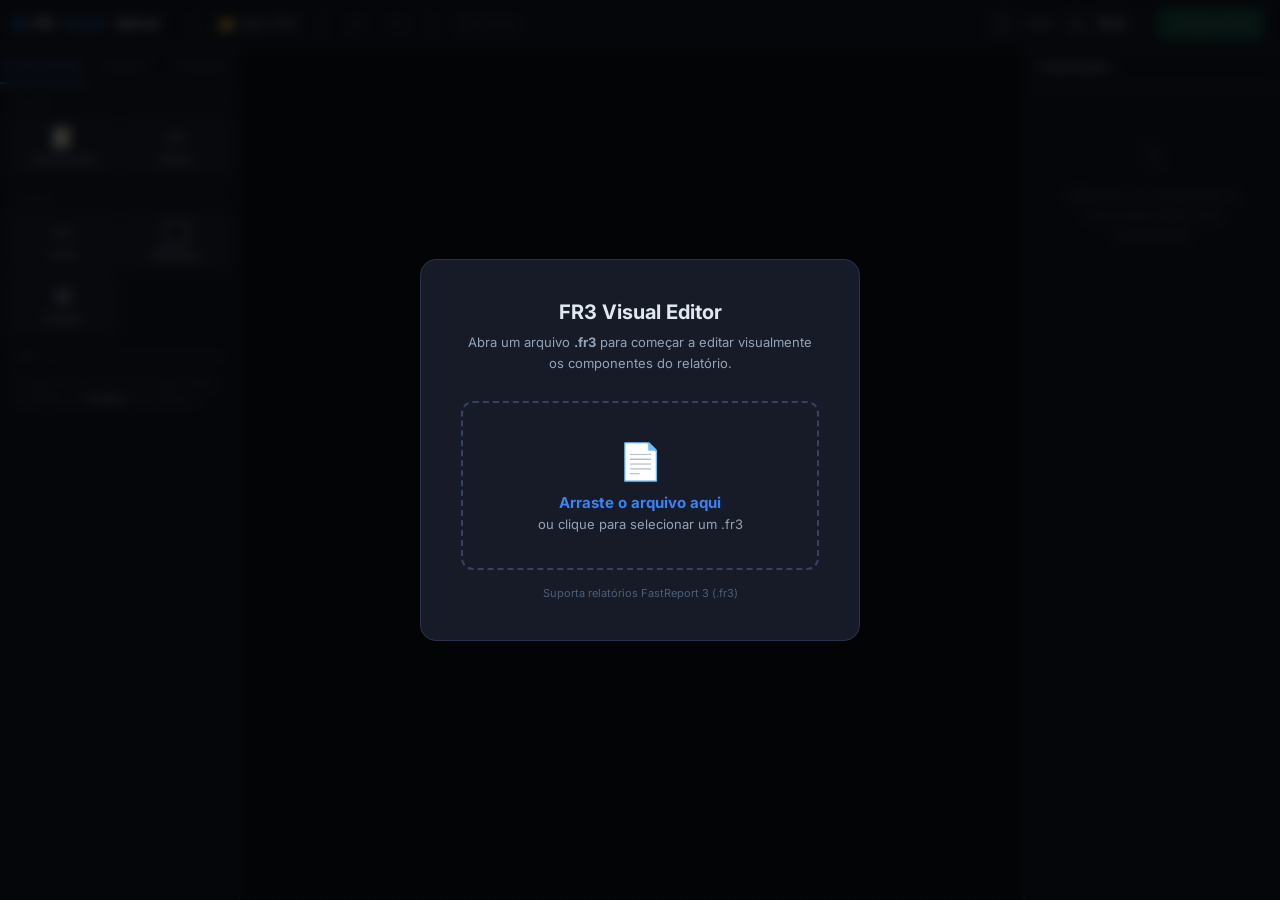
==== commit 8eefc6e8: "Add files via upload" ====
--- a/index.html
+++ b/index.html
@@ -3,1063 +3,506 @@
 <head>
 <meta charset="UTF-8">
 <meta name="viewport" content="width=device-width, initial-scale=1.0">
-<title>FR3 Editor IA — Gemini</title>
+<title>FR3 Visual Editor</title>
 <style>
-  @import url('https://fonts.googleapis.com/css2?family=JetBrains+Mono:wght@400;600;700&family=Syne:wght@400;600;800&display=swap');
-
-  :root {
-    --bg: #0d0f14;
-    --surface: #13161e;
-    --surface2: #1a1e2a;
-    --border: #252a38;
-    --accent: #4fffb0;
-    --accent2: #7b61ff;
-    --warn: #ff6b4a;
-    --text: #e8eaf0;
-    --muted: #5a6080;
-    --code: #2a2f42;
-  }
-
-  * { box-sizing: border-box; margin: 0; padding: 0; }
-
-  body {
-    font-family: 'Syne', sans-serif;
-    background: var(--bg);
-    color: var(--text);
-    height: 100vh;
-    display: flex;
-    flex-direction: column;
-    overflow: hidden;
-  }
-
-  /* ── Header ── */
-  header {
-    display: flex;
-    align-items: center;
-    justify-content: space-between;
-    padding: 14px 28px;
-    border-bottom: 1px solid var(--border);
-    background: var(--surface);
-    flex-shrink: 0;
-  }
-
-  .logo {
-    display: flex;
-    align-items: center;
-    gap: 10px;
-    font-size: 18px;
-    font-weight: 800;
-    letter-spacing: -0.5px;
-  }
-  .logo-dot { width: 10px; height: 10px; border-radius: 50%; background: var(--accent); box-shadow: 0 0 12px var(--accent); }
-  .logo span { color: var(--accent); }
-
-  .header-right {
-    display: flex;
-    align-items: center;
-    gap: 16px;
-  }
-
-  .status-bar {
-    display: flex;
-    align-items: center;
-    gap: 8px;
-    font-family: 'JetBrains Mono', monospace;
-    font-size: 12px;
-    color: var(--muted);
-  }
-  .status-dot {
-    width: 7px; height: 7px; border-radius: 50%;
-    background: var(--muted);
-    transition: background .3s, box-shadow .3s;
-  }
-  .status-dot.active { background: var(--accent); box-shadow: 0 0 8px var(--accent); }
-
-  /* Botão settings no header */
-  .btn-settings {
-    display: flex;
-    align-items: center;
-    gap: 6px;
-    padding: 6px 14px;
-    border-radius: 7px;
-    border: 1px solid var(--border);
-    background: transparent;
-    color: var(--muted);
-    font-family: 'Syne', sans-serif;
-    font-size: 12px;
-    cursor: pointer;
-    transition: all .2s;
-  }
-  .btn-settings:hover { border-color: var(--accent2); color: var(--accent2); }
-  .btn-settings.has-config { border-color: rgba(123,97,255,.4); color: var(--accent2); }
-
-  /* ── Layout ── */
-  .app-body {
-    display: flex;
-    flex: 1;
-    overflow: hidden;
-  }
-
-  /* ── Painel Esquerdo ── */
-  .sidebar {
-    width: 300px;
-    flex-shrink: 0;
-    border-right: 1px solid var(--border);
-    display: flex;
-    flex-direction: column;
-    background: var(--surface);
-  }
-
-  .sidebar-section {
-    padding: 18px 20px;
-    border-bottom: 1px solid var(--border);
-  }
-
-  .section-label {
-    font-size: 10px;
-    font-weight: 600;
-    letter-spacing: 2px;
-    text-transform: uppercase;
-    color: var(--muted);
-    margin-bottom: 12px;
-  }
-
-  /* Upload Zone */
-  .upload-zone {
-    border: 1.5px dashed var(--border);
-    border-radius: 10px;
-    padding: 22px 16px;
-    text-align: center;
-    cursor: pointer;
-    transition: all .25s;
-    position: relative;
-  }
-  .upload-zone:hover, .upload-zone.drag { border-color: var(--accent); background: rgba(79,255,176,.04); }
-  .upload-zone input { position: absolute; inset: 0; opacity: 0; cursor: pointer; width: 100%; }
-  .upload-icon { font-size: 28px; margin-bottom: 8px; }
-  .upload-text { font-size: 13px; color: var(--muted); line-height: 1.5; }
-  .upload-text strong { color: var(--accent); display: block; font-size: 14px; margin-bottom: 4px; }
-
-  /* Botão carregar da pasta configurada */
-  .btn-load-folder {
-    width: 100%;
-    margin-top: 10px;
-    padding: 8px 12px;
-    border-radius: 7px;
-    border: 1px solid rgba(123,97,255,.35);
-    background: rgba(123,97,255,.07);
-    color: var(--accent2);
-    font-family: 'Syne', sans-serif;
-    font-size: 12px;
-    cursor: pointer;
-    transition: all .2s;
-    display: flex;
-    align-items: center;
-    justify-content: center;
-    gap: 6px;
-  }
-  .btn-load-folder:hover { background: rgba(123,97,255,.15); border-color: var(--accent2); }
-  .btn-load-folder:disabled { opacity: .3; cursor: not-allowed; }
-
-  /* File info */
-  .file-info {
-    display: none;
-    background: var(--code);
-    border-radius: 8px;
-    padding: 12px 14px;
-    font-family: 'JetBrains Mono', monospace;
-    font-size: 11px;
-  }
-  .file-info.show { display: block; }
-  .file-name { color: var(--accent); font-size: 13px; font-weight: 600; margin-bottom: 6px; word-break: break-all; }
-  .file-meta { color: var(--muted); line-height: 1.8; }
-  .file-meta span { color: var(--text); }
-
-  /* Estrutura do relatório */
-  .struct-tree {
-    flex: 1;
-    overflow-y: auto;
-    padding: 12px 0;
-    font-family: 'JetBrains Mono', monospace;
-    font-size: 11px;
-  }
-  .tree-empty {
-    padding: 20px;
-    color: var(--muted);
-    font-size: 12px;
-    text-align: center;
-    font-family: 'Syne', sans-serif;
-  }
-  .tree-group { margin-bottom: 4px; }
-  .tree-header {
-    display: flex;
-    align-items: center;
-    gap: 6px;
-    padding: 5px 20px;
-    color: var(--muted);
-    font-size: 10px;
-    letter-spacing: 1.5px;
-    text-transform: uppercase;
-    cursor: pointer;
-    user-select: none;
-  }
-  .tree-header:hover { color: var(--text); }
-  .tree-arrow { transition: transform .2s; display: inline-block; }
-  .tree-arrow.open { transform: rotate(90deg); }
-  .tree-items { display: none; }
-  .tree-items.open { display: block; }
-  .tree-item {
-    display: flex;
-    align-items: center;
-    gap: 8px;
-    padding: 4px 28px;
-    cursor: pointer;
-    border-radius: 4px;
-    margin: 1px 8px;
-    transition: background .15s;
-    font-size: 11px;
-  }
-  .tree-item:hover { background: var(--surface2); }
-  .tree-item.selected { background: rgba(79,255,176,.1); color: var(--accent); }
-  .tree-badge {
-    font-size: 9px;
-    padding: 1px 5px;
-    border-radius: 3px;
-    background: var(--surface2);
-    color: var(--muted);
-    margin-left: auto;
-  }
-  .badge-memo { background: rgba(123,97,255,.15); color: var(--accent2); }
-  .badge-pic  { background: rgba(255,107,74,.15); color: var(--warn); }
-  .badge-band { background: rgba(79,255,176,.1); color: var(--accent); }
-  .badge-db   { background: rgba(255,200,0,.1); color: #ffd700; }
-
-  /* ── Chat area ── */
-  .chat-area {
-    flex: 1;
-    display: flex;
-    flex-direction: column;
-    overflow: hidden;
-  }
-
-  .chat-toolbar {
-    padding: 12px 24px;
-    border-bottom: 1px solid var(--border);
-    display: flex;
-    align-items: center;
-    gap: 12px;
-    background: var(--surface);
-    flex-shrink: 0;
-  }
-  .toolbar-btn {
-    padding: 6px 14px;
-    border-radius: 6px;
-    border: 1px solid var(--border);
-    background: transparent;
-    color: var(--muted);
-    font-family: 'Syne', sans-serif;
-    font-size: 12px;
-    cursor: pointer;
-    transition: all .2s;
-    display: flex;
-    align-items: center;
-    gap: 6px;
-  }
-  .toolbar-btn:hover { border-color: var(--accent); color: var(--accent); }
-  .toolbar-btn.primary {
-    background: var(--accent);
-    border-color: var(--accent);
-    color: #000;
-    font-weight: 700;
-  }
-  .toolbar-btn.primary:hover { opacity: .85; }
-  .toolbar-btn.save-folder {
-    background: rgba(123,97,255,.12);
-    border-color: rgba(123,97,255,.4);
-    color: var(--accent2);
-  }
-  .toolbar-btn.save-folder:hover { background: rgba(123,97,255,.22); }
-  .toolbar-btn:disabled { opacity: .3; cursor: not-allowed; }
-
-  .chat-messages {
-    flex: 1;
-    overflow-y: auto;
-    padding: 24px;
-    display: flex;
-    flex-direction: column;
-    gap: 16px;
-    scroll-behavior: smooth;
-  }
-
-  /* Mensagens */
-  .msg {
-    display: flex;
-    gap: 12px;
-    animation: msgIn .2s ease;
-  }
-  @keyframes msgIn {
-    from { opacity: 0; transform: translateY(8px); }
-    to   { opacity: 1; transform: translateY(0); }
-  }
-  .msg.user { flex-direction: row-reverse; }
-
-  .msg-avatar {
-    width: 32px; height: 32px;
-    border-radius: 8px;
-    flex-shrink: 0;
-    display: flex;
-    align-items: center;
-    justify-content: center;
-    font-size: 14px;
-    font-weight: 700;
-  }
-  .msg.assistant .msg-avatar { background: rgba(79,255,176,.15); color: var(--accent); font-family: 'JetBrains Mono', monospace; font-size: 11px; }
-  .msg.user .msg-avatar { background: rgba(123,97,255,.2); color: var(--accent2); font-size: 12px; }
-
-  .msg-bubble {
-    max-width: 75%;
-    padding: 12px 16px;
-    border-radius: 12px;
-    font-size: 14px;
-    line-height: 1.6;
-  }
-  .msg.assistant .msg-bubble {
-    background: var(--surface2);
-    border: 1px solid var(--border);
-    border-top-left-radius: 2px;
-  }
-  .msg.user .msg-bubble {
-    background: rgba(123,97,255,.18);
-    border: 1px solid rgba(123,97,255,.3);
-    border-top-right-radius: 2px;
-  }
-
-  .msg-bubble code {
-    background: var(--code);
-    padding: 2px 6px;
-    border-radius: 4px;
-    font-family: 'JetBrains Mono', monospace;
-    font-size: 12px;
-    color: var(--accent);
-  }
-
-  .msg-bubble pre {
-    background: var(--code);
-    padding: 10px 14px;
-    border-radius: 6px;
-    overflow-x: auto;
-    font-family: 'JetBrains Mono', monospace;
-    font-size: 11px;
-    margin-top: 8px;
-    border-left: 3px solid var(--accent);
-    color: #a0e8c8;
-    white-space: pre-wrap;
-  }
-
-  .msg-time {
-    font-size: 10px;
-    color: var(--muted);
-    margin-top: 5px;
-    font-family: 'JetBrains Mono', monospace;
-  }
-  .msg.user .msg-time { text-align: right; }
-
-  /* Typing indicator */
-  .typing {
-    display: flex;
-    gap: 12px;
-    align-items: flex-start;
-  }
-  .typing-avatar {
-    width: 32px; height: 32px;
-    border-radius: 8px;
-    background: rgba(79,255,176,.15);
-    display: flex; align-items: center; justify-content: center;
-    font-family: 'JetBrains Mono', monospace;
-    font-size: 11px;
-    color: var(--accent);
-    flex-shrink: 0;
-  }
-  .typing-bubble {
-    background: var(--surface2);
-    border: 1px solid var(--border);
-    border-top-left-radius: 2px;
-    border-radius: 12px;
-    padding: 14px 18px;
-    display: flex;
-    gap: 5px;
-    align-items: center;
-  }
-  .typing-dot {
-    width: 6px; height: 6px;
-    border-radius: 50%;
-    background: var(--accent);
-    opacity: .4;
-    animation: blink 1.2s infinite;
-  }
-  .typing-dot:nth-child(2) { animation-delay: .2s; }
-  .typing-dot:nth-child(3) { animation-delay: .4s; }
-  @keyframes blink { 0%,80%,100%{opacity:.4} 40%{opacity:1} }
-
-  /* ── Input area ── */
-  .chat-input-area {
-    padding: 16px 24px 20px;
-    border-top: 1px solid var(--border);
-    background: var(--surface);
-    flex-shrink: 0;
-  }
-
-  .input-wrap {
-    display: flex;
-    gap: 10px;
-    align-items: flex-end;
-    background: var(--surface2);
-    border: 1.5px solid var(--border);
-    border-radius: 12px;
-    padding: 10px 14px;
-    transition: border-color .2s;
-  }
-  .input-wrap:focus-within { border-color: var(--accent); }
-
-  #userInput {
-    flex: 1;
-    background: transparent;
-    border: none;
-    outline: none;
-    color: var(--text);
-    font-family: 'Syne', sans-serif;
-    font-size: 14px;
-    resize: none;
-    max-height: 120px;
-    line-height: 1.5;
-  }
-  #userInput::placeholder { color: var(--muted); }
-
-  .send-btn {
-    width: 36px; height: 36px;
-    border-radius: 8px;
-    background: var(--accent);
-    border: none;
-    color: #000;
-    cursor: pointer;
-    font-size: 16px;
-    display: flex;
-    align-items: center;
-    justify-content: center;
-    flex-shrink: 0;
-    transition: opacity .2s, transform .1s;
-    font-weight: 700;
-  }
-  .send-btn:hover { opacity: .85; }
-  .send-btn:active { transform: scale(.95); }
-  .send-btn:disabled { opacity: .3; cursor: not-allowed; }
-
-  .input-hints {
-    margin-top: 8px;
-    display: flex;
-    gap: 8px;
-    flex-wrap: wrap;
-  }
-  .hint-chip {
-    padding: 4px 10px;
-    border-radius: 20px;
-    border: 1px solid var(--border);
-    font-size: 11px;
-    color: var(--muted);
-    cursor: pointer;
-    transition: all .2s;
-    font-family: 'JetBrains Mono', monospace;
-  }
-  .hint-chip:hover { border-color: var(--accent2); color: var(--accent2); }
-
-  /* scrollbar */
-  ::-webkit-scrollbar { width: 5px; }
-  ::-webkit-scrollbar-track { background: transparent; }
-  ::-webkit-scrollbar-thumb { background: var(--border); border-radius: 3px; }
-
-  /* Welcome */
-  .welcome {
-    flex: 1;
-    display: flex;
-    align-items: center;
-    justify-content: center;
-    flex-direction: column;
-    gap: 16px;
-    color: var(--muted);
-    text-align: center;
-    padding: 40px;
-  }
-  .welcome-icon { font-size: 48px; opacity: .4; }
-  .welcome h3 { font-size: 18px; color: var(--text); font-weight: 600; }
-  .welcome p { font-size: 13px; line-height: 1.7; max-width: 380px; }
-
-  /* diff highlight */
-  .change-tag {
-    display: inline-block;
-    padding: 1px 7px;
-    border-radius: 4px;
-    font-family: 'JetBrains Mono', monospace;
-    font-size: 11px;
-  }
-  .change-tag.add { background: rgba(79,255,176,.15); color: var(--accent); }
-  .change-tag.mod { background: rgba(123,97,255,.15); color: var(--accent2); }
-  .change-tag.del { background: rgba(255,107,74,.15); color: var(--warn); }
-
-  /* ══════════════════════════════════════════
-     MODAL DE SETTINGS
-  ══════════════════════════════════════════ */
-  .modal-overlay {
-    position: fixed;
-    inset: 0;
-    background: rgba(0,0,0,.7);
-    backdrop-filter: blur(4px);
-    z-index: 1000;
-    display: flex;
-    align-items: center;
-    justify-content: center;
-    opacity: 0;
-    pointer-events: none;
-    transition: opacity .25s;
-  }
-  .modal-overlay.open {
-    opacity: 1;
-    pointer-events: all;
-  }
-
-  .modal {
-    background: var(--surface);
-    border: 1px solid var(--border);
-    border-radius: 16px;
-    width: 560px;
-    max-width: 95vw;
-    max-height: 90vh;
-    overflow-y: auto;
-    transform: translateY(16px) scale(.97);
-    transition: transform .25s;
-    box-shadow: 0 24px 80px rgba(0,0,0,.5);
-  }
-  .modal-overlay.open .modal { transform: translateY(0) scale(1); }
-
-  .modal-header {
-    display: flex;
-    align-items: center;
-    justify-content: space-between;
-    padding: 22px 24px 18px;
-    border-bottom: 1px solid var(--border);
-  }
-  .modal-title {
-    font-size: 16px;
-    font-weight: 700;
-    display: flex;
-    align-items: center;
-    gap: 10px;
-  }
-  .modal-title .icon {
-    width: 32px; height: 32px;
-    border-radius: 8px;
-    background: rgba(123,97,255,.15);
-    display: flex; align-items: center; justify-content: center;
-    font-size: 16px;
-  }
-  .modal-close {
-    width: 30px; height: 30px;
-    border-radius: 7px;
-    border: 1px solid var(--border);
-    background: transparent;
-    color: var(--muted);
-    cursor: pointer;
-    font-size: 16px;
-    display: flex; align-items: center; justify-content: center;
-    transition: all .2s;
-  }
-  .modal-close:hover { border-color: var(--warn); color: var(--warn); }
-
-  .modal-body { padding: 24px; }
-
-  /* Grupos de configuração */
-  .settings-group {
-    margin-bottom: 28px;
-  }
-  .settings-group-title {
-    font-size: 10px;
-    font-weight: 600;
-    letter-spacing: 2px;
-    text-transform: uppercase;
-    color: var(--muted);
-    margin-bottom: 16px;
-    padding-bottom: 8px;
-    border-bottom: 1px solid var(--border);
-  }
-
-  /* Campo de pasta */
-  .folder-field {
-    display: flex;
-    flex-direction: column;
-    gap: 8px;
-    margin-bottom: 16px;
-  }
-  .folder-label {
-    font-size: 13px;
-    color: var(--text);
-    font-weight: 600;
-    display: flex;
-    align-items: center;
-    gap: 8px;
-  }
-  .folder-label .sublabel {
-    font-size: 11px;
-    color: var(--muted);
-    font-weight: 400;
-  }
-  .folder-row {
-    display: flex;
-    gap: 8px;
-    align-items: stretch;
-  }
-  .folder-display {
-    flex: 1;
-    background: var(--code);
-    border: 1px solid var(--border);
-    border-radius: 8px;
-    padding: 10px 14px;
-    font-family: 'JetBrains Mono', monospace;
-    font-size: 11px;
-    color: var(--muted);
-    display: flex;
-    align-items: center;
-    gap: 8px;
-    min-height: 42px;
-    overflow: hidden;
-  }
-  .folder-display .folder-path {
-    color: var(--accent);
-    white-space: nowrap;
-    overflow: hidden;
-    text-overflow: ellipsis;
-    flex: 1;
-  }
-  .folder-display .folder-empty {
-    color: var(--muted);
-    font-style: italic;
-  }
-  .folder-status {
-    width: 8px; height: 8px;
-    border-radius: 50%;
-    flex-shrink: 0;
-    background: var(--muted);
-    transition: background .3s;
-  }
-  .folder-status.ok { background: var(--accent); box-shadow: 0 0 6px var(--accent); }
-  .folder-status.warn { background: var(--warn); }
-
-  .btn-pick-folder {
-    padding: 0 16px;
-    border-radius: 8px;
-    border: 1px solid var(--border);
-    background: var(--surface2);
-    color: var(--text);
-    font-family: 'Syne', sans-serif;
-    font-size: 12px;
-    cursor: pointer;
-    transition: all .2s;
-    white-space: nowrap;
-    display: flex;
-    align-items: center;
-    gap: 6px;
-  }
-  .btn-pick-folder:hover { border-color: var(--accent2); color: var(--accent2); }
-
-  /* Campo nome do arquivo */
-  .filename-field {
-    margin-bottom: 16px;
-  }
-  .filename-label {
-    font-size: 13px;
-    color: var(--text);
-    font-weight: 600;
-    margin-bottom: 8px;
-    display: flex;
-    align-items: center;
-    gap: 8px;
-  }
-  .filename-label .sublabel {
-    font-size: 11px;
-    color: var(--muted);
-    font-weight: 400;
-  }
-  .filename-input-row {
-    display: flex;
-    gap: 8px;
-    align-items: center;
-  }
-  .filename-input {
-    flex: 1;
-    background: var(--code);
-    border: 1.5px solid var(--border);
-    border-radius: 8px;
-    padding: 10px 14px;
-    color: var(--text);
-    font-family: 'JetBrains Mono', monospace;
-    font-size: 12px;
-    outline: none;
-    transition: border-color .2s;
-  }
-  .filename-input:focus { border-color: var(--accent); }
-  .filename-input::placeholder { color: var(--muted); }
-  .filename-ext {
-    font-family: 'JetBrains Mono', monospace;
-    font-size: 12px;
-    color: var(--muted);
-    padding: 10px 12px;
-    background: var(--surface2);
-    border: 1px solid var(--border);
-    border-radius: 8px;
-  }
-
-  /* Info box */
-  .info-box {
-    background: rgba(79,255,176,.05);
-    border: 1px solid rgba(79,255,176,.15);
-    border-radius: 10px;
-    padding: 14px 16px;
-    font-size: 12px;
-    color: var(--muted);
-    line-height: 1.7;
-    margin-top: 8px;
-  }
-  .info-box strong { color: var(--accent); }
-
-  .warn-box {
-    background: rgba(255,107,74,.05);
-    border: 1px solid rgba(255,107,74,.2);
-    border-radius: 10px;
-    padding: 14px 16px;
-    font-size: 12px;
-    color: #ff9e89;
-    line-height: 1.7;
-    margin-top: 8px;
-    display: none;
-  }
-  .warn-box.show { display: block; }
-
-  /* Preview resumo */
-  .config-summary {
-    background: var(--code);
-    border-radius: 10px;
-    padding: 14px 16px;
-    font-family: 'JetBrains Mono', monospace;
-    font-size: 11px;
-    color: var(--muted);
-    line-height: 2;
-    margin-top: 4px;
-  }
-  .config-summary .cs-row { display: flex; gap: 8px; }
-  .config-summary .cs-key { color: var(--muted); min-width: 80px; }
-  .config-summary .cs-val { color: var(--accent); }
-  .config-summary .cs-val.empty { color: var(--warn); font-style: italic; }
-
-  /* Botões do modal */
-  .modal-footer {
-    padding: 18px 24px;
-    border-top: 1px solid var(--border);
-    display: flex;
-    gap: 10px;
-    justify-content: flex-end;
-  }
-  .btn-modal {
-    padding: 9px 20px;
-    border-radius: 8px;
-    font-family: 'Syne', sans-serif;
-    font-size: 13px;
-    font-weight: 600;
-    cursor: pointer;
-    transition: all .2s;
-  }
-  .btn-cancel {
-    background: transparent;
-    border: 1px solid var(--border);
-    color: var(--muted);
-  }
-  .btn-cancel:hover { border-color: var(--warn); color: var(--warn); }
-  .btn-save {
-    background: var(--accent2);
-    border: 1px solid var(--accent2);
-    color: #fff;
-  }
-  .btn-save:hover { opacity: .85; }
-  .btn-test {
-    background: transparent;
-    border: 1px solid rgba(79,255,176,.35);
-    color: var(--accent);
-  }
-  .btn-test:hover { background: rgba(79,255,176,.08); }
-
-  /* Toast de notificação */
-  .toast {
-    position: fixed;
-    bottom: 24px;
-    right: 24px;
-    padding: 12px 20px;
-    border-radius: 10px;
-    font-size: 13px;
-    font-weight: 600;
-    z-index: 2000;
-    display: flex;
-    align-items: center;
-    gap: 10px;
-    transform: translateY(20px);
-    opacity: 0;
-    transition: all .3s;
-    pointer-events: none;
-    max-width: 380px;
-    box-shadow: 0 8px 32px rgba(0,0,0,.4);
-  }
-  .toast.show { transform: translateY(0); opacity: 1; }
-  .toast.success { background: rgba(79,255,176,.15); border: 1px solid rgba(79,255,176,.3); color: var(--accent); }
-  .toast.error   { background: rgba(255,107,74,.15); border: 1px solid rgba(255,107,74,.3); color: var(--warn); }
-  .toast.info    { background: rgba(123,97,255,.15); border: 1px solid rgba(123,97,255,.3); color: var(--accent2); }
-
-  /* Badge de configuração ativa */
-  .config-badge {
-    display: none;
-    font-size: 9px;
-    padding: 2px 6px;
-    border-radius: 4px;
-    background: rgba(123,97,255,.2);
-    color: var(--accent2);
-    font-family: 'JetBrains Mono', monospace;
-    vertical-align: middle;
-  }
-  .config-badge.show { display: inline; }
+@import url('https://fonts.googleapis.com/css2?family=JetBrains+Mono:wght@400;500;700&family=Inter:wght@300;400;500;600;700&display=swap');
+
+:root {
+  --bg:       #0e1117;
+  --surf1:    #161b27;
+  --surf2:    #1e2535;
+  --surf3:    #252d3f;
+  --border:   #2a3349;
+  --border2:  #364060;
+  --accent:   #3b82f6;
+  --accent2:  #10b981;
+  --warn:     #f59e0b;
+  --danger:   #ef4444;
+  --text:     #e2e8f0;
+  --text2:    #94a3b8;
+  --text3:    #4b5e7a;
+  --mono:     'JetBrains Mono', monospace;
+  --sans:     'Inter', sans-serif;
+  --canvas-bg: #f8fafc;
+  --rule:     #cbd5e1;
+}
+
+* { box-sizing: border-box; margin: 0; padding: 0; }
+body { font-family: var(--sans); background: var(--bg); color: var(--text); height: 100vh; display: flex; flex-direction: column; overflow: hidden; user-select: none; }
+
+/* ── TOPBAR ── */
+.topbar {
+  height: 48px; flex-shrink: 0;
+  background: var(--surf1);
+  border-bottom: 1px solid var(--border);
+  display: flex; align-items: center; gap: 0;
+  padding: 0 16px;
+}
+.topbar-logo {
+  font-family: var(--mono); font-size: 13px; font-weight: 700;
+  color: var(--text); letter-spacing: -0.5px;
+  display: flex; align-items: center; gap: 8px; margin-right: 20px;
+}
+.topbar-logo .dot { width: 8px; height: 8px; border-radius: 50%; background: var(--accent); box-shadow: 0 0 8px var(--accent); }
+
+.topbar-sep { width: 1px; height: 24px; background: var(--border); margin: 0 12px; }
+
+.tb-btn {
+  height: 32px; padding: 0 12px; border-radius: 6px;
+  border: 1px solid transparent; background: transparent;
+  color: var(--text2); font-family: var(--sans); font-size: 12px; font-weight: 500;
+  cursor: pointer; display: flex; align-items: center; gap: 6px;
+  transition: all .15s; white-space: nowrap;
+}
+.tb-btn:hover { background: var(--surf2); color: var(--text); border-color: var(--border); }
+.tb-btn.active { background: rgba(59,130,246,.15); color: var(--accent); border-color: rgba(59,130,246,.3); }
+.tb-btn.primary { background: var(--accent); color: #fff; border-color: var(--accent); font-weight: 600; }
+.tb-btn.primary:hover { opacity: .88; }
+.tb-btn.success { background: var(--accent2); color: #fff; border-color: var(--accent2); font-weight: 600; }
+.tb-btn:disabled { opacity: .35; cursor: not-allowed; }
+.tb-btn .icon { font-size: 14px; }
+
+.topbar-spacer { flex: 1; }
+
+.zoom-ctrl { display: flex; align-items: center; gap: 4px; font-family: var(--mono); font-size: 11px; color: var(--text2); }
+.zoom-ctrl button { width: 24px; height: 24px; border-radius: 5px; border: 1px solid var(--border); background: var(--surf2); color: var(--text); cursor: pointer; font-size: 14px; display: flex; align-items: center; justify-content: center; }
+.zoom-ctrl button:hover { border-color: var(--accent); color: var(--accent); }
+.zoom-val { min-width: 42px; text-align: center; }
+
+/* ── MAIN LAYOUT ── */
+.main { display: flex; flex: 1; overflow: hidden; }
+
+/* ── LEFT PANEL ── */
+.left-panel {
+  width: 240px; flex-shrink: 0;
+  background: var(--surf1); border-right: 1px solid var(--border);
+  display: flex; flex-direction: column; overflow: hidden;
+}
+
+.panel-tabs {
+  display: flex; border-bottom: 1px solid var(--border); flex-shrink: 0;
+}
+.panel-tab {
+  flex: 1; padding: 10px 4px; text-align: center;
+  font-size: 11px; font-weight: 500; color: var(--text3);
+  cursor: pointer; border-bottom: 2px solid transparent;
+  transition: all .15s; letter-spacing: .3px;
+}
+.panel-tab:hover { color: var(--text2); }
+.panel-tab.active { color: var(--accent); border-bottom-color: var(--accent); }
+
+.panel-body { flex: 1; overflow-y: auto; padding: 8px; }
+
+/* Componentes da toolbox */
+.tool-section { margin-bottom: 12px; }
+.tool-section-title {
+  font-size: 9px; font-weight: 600; letter-spacing: 1.5px; text-transform: uppercase;
+  color: var(--text3); padding: 4px 6px 8px; display: flex; align-items: center; gap: 6px;
+}
+.tool-section-title::after { content: ''; flex: 1; height: 1px; background: var(--border); }
+
+.tool-grid { display: grid; grid-template-columns: 1fr 1fr; gap: 4px; }
+.tool-item {
+  padding: 10px 8px; border-radius: 7px; border: 1px solid var(--border);
+  background: var(--surf2); cursor: grab; transition: all .15s;
+  display: flex; flex-direction: column; align-items: center; gap: 5px;
+  font-size: 10px; color: var(--text2); font-weight: 500; text-align: center;
+}
+.tool-item:hover { border-color: var(--accent); color: var(--accent); background: rgba(59,130,246,.08); }
+.tool-item:active { cursor: grabbing; transform: scale(.96); }
+.tool-item .ti-icon { font-size: 18px; }
+
+/* Árvore de campos */
+.field-search {
+  display: flex; gap: 6px; padding: 8px; border-bottom: 1px solid var(--border); flex-shrink: 0;
+}
+.field-search input {
+  flex: 1; background: var(--surf2); border: 1px solid var(--border); border-radius: 6px;
+  padding: 6px 10px; color: var(--text); font-family: var(--mono); font-size: 11px; outline: none;
+}
+.field-search input:focus { border-color: var(--accent); }
+.field-search input::placeholder { color: var(--text3); }
+
+.query-group { margin-bottom: 4px; }
+.query-header {
+  display: flex; align-items: center; gap: 6px; padding: 6px 8px;
+  cursor: pointer; border-radius: 6px; font-size: 11px; color: var(--text2); font-weight: 600;
+  transition: background .15s;
+}
+.query-header:hover { background: var(--surf2); }
+.query-arrow { font-size: 9px; transition: transform .2s; color: var(--text3); }
+.query-arrow.open { transform: rotate(90deg); }
+.query-fields { display: none; padding-left: 8px; }
+.query-fields.open { display: block; }
+.field-item {
+  display: flex; align-items: center; gap: 8px; padding: 5px 8px;
+  border-radius: 5px; cursor: grab; font-family: var(--mono); font-size: 10px;
+  color: var(--text2); transition: all .15s;
+}
+.field-item:hover { background: rgba(59,130,246,.1); color: var(--accent); }
+.field-item:active { cursor: grabbing; }
+.field-dot { width: 6px; height: 6px; border-radius: 50%; background: var(--accent); flex-shrink: 0; }
+.field-dot.green { background: var(--accent2); }
+
+/* ── CANVAS AREA ── */
+.canvas-wrap {
+  flex: 1; overflow: auto; background: var(--bg);
+  display: flex; align-items: flex-start; justify-content: center;
+  padding: 32px;
+  background-image: radial-gradient(circle, var(--border) 1px, transparent 1px);
+  background-size: 24px 24px;
+}
+
+.canvas-page {
+  background: white;
+  box-shadow: 0 4px 40px rgba(0,0,0,.4), 0 0 0 1px rgba(0,0,0,.2);
+  position: relative;
+  transform-origin: top center;
+  flex-shrink: 0;
+}
+
+/* Réguas */
+.ruler-h, .ruler-v {
+  position: absolute; background: var(--surf2);
+  font-family: var(--mono); font-size: 9px; color: var(--text3);
+  display: flex; align-items: center;
+}
+
+/* Bandas do relatório */
+.band {
+  position: absolute; left: 0; right: 0;
+  border-bottom: 1px dashed rgba(59,130,246,.3);
+  background: transparent;
+}
+.band-label {
+  position: absolute; left: -80px; top: 50%; transform: translateY(-50%);
+  font-size: 9px; color: var(--text3); font-family: var(--mono);
+  white-space: nowrap; pointer-events: none;
+}
+.band-line {
+  position: absolute; left: 0; right: 0; bottom: 0;
+  height: 1px; background: rgba(100,150,255,.25);
+}
+
+/* Componentes no canvas */
+.c-item {
+  position: absolute; cursor: move;
+  outline: none;
+  transition: box-shadow .1s;
+}
+.c-item:hover { z-index: 10; }
+.c-item.selected {
+  outline: 2px solid var(--accent) !important;
+  z-index: 20;
+}
+.c-item.selected::after {
+  content: '';
+  position: absolute; inset: -1px;
+  pointer-events: none;
+}
+
+/* Handles de resize */
+.handle {
+  position: absolute; width: 8px; height: 8px;
+  background: white; border: 2px solid var(--accent);
+  border-radius: 2px; z-index: 30;
+  display: none;
+}
+.c-item.selected .handle { display: block; }
+.handle.nw { top: -4px; left: -4px; cursor: nw-resize; }
+.handle.n  { top: -4px; left: 50%; transform: translateX(-50%); cursor: n-resize; }
+.handle.ne { top: -4px; right: -4px; cursor: ne-resize; }
+.handle.e  { top: 50%; right: -4px; transform: translateY(-50%); cursor: e-resize; }
+.handle.se { bottom: -4px; right: -4px; cursor: se-resize; }
+.handle.s  { bottom: -4px; left: 50%; transform: translateX(-50%); cursor: s-resize; }
+.handle.sw { bottom: -4px; left: -4px; cursor: sw-resize; }
+.handle.w  { top: 50%; left: -4px; transform: translateY(-50%); cursor: w-resize; }
+
+/* Tipos de componente */
+.c-memo {
+  background: transparent; border: 1px solid transparent;
+  display: flex; align-items: flex-start; overflow: hidden;
+  line-height: 1.2;
+}
+.c-memo:hover { border-color: rgba(59,130,246,.4); background: rgba(59,130,246,.03); }
+.c-memo.selected { border-color: transparent; }
+
+.c-shape {
+  border: 1px solid #666;
+}
+.c-picture {
+  background: #f0f4f8; border: 1px dashed #aaa;
+  display: flex; align-items: center; justify-content: center;
+  font-size: 10px; color: #888;
+}
+
+/* Seleção em área */
+.sel-box {
+  position: absolute; border: 1px dashed var(--accent);
+  background: rgba(59,130,246,.06); pointer-events: none; z-index: 50;
+}
+
+/* Drop highlight */
+.drop-highlight { outline: 2px dashed var(--accent2) !important; background: rgba(16,185,129,.05) !important; }
+
+/* ── RIGHT PANEL ── */
+.right-panel {
+  width: 256px; flex-shrink: 0;
+  background: var(--surf1); border-left: 1px solid var(--border);
+  display: flex; flex-direction: column; overflow: hidden;
+}
+
+.props-header {
+  padding: 12px 14px; border-bottom: 1px solid var(--border);
+  font-size: 11px; font-weight: 600; color: var(--text2);
+  display: flex; align-items: center; gap: 8px; flex-shrink: 0;
+}
+.props-header .comp-name { color: var(--text); font-family: var(--mono); }
+.props-header .comp-type { font-size: 9px; padding: 2px 6px; border-radius: 4px; background: var(--surf3); color: var(--text3); margin-left: auto; }
+
+.props-body { flex: 1; overflow-y: auto; padding: 8px; }
+
+.prop-section { margin-bottom: 2px; }
+.prop-section-title {
+  font-size: 9px; font-weight: 700; letter-spacing: 1.5px; text-transform: uppercase;
+  color: var(--text3); padding: 8px 6px 6px;
+  display: flex; align-items: center; gap: 6px; cursor: pointer;
+}
+.prop-section-title::after { content: ''; flex: 1; height: 1px; background: var(--border); }
+.prop-section-body { padding-bottom: 4px; }
+
+.prop-row {
+  display: flex; align-items: center; gap: 8px;
+  padding: 4px 6px; border-radius: 5px;
+  transition: background .1s;
+}
+.prop-row:hover { background: var(--surf2); }
+.prop-label { font-size: 11px; color: var(--text3); min-width: 72px; flex-shrink: 0; }
+.prop-val { flex: 1; min-width: 0; }
+
+.prop-input {
+  width: 100%; background: var(--surf2); border: 1px solid var(--border);
+  border-radius: 5px; padding: 4px 8px; color: var(--text);
+  font-family: var(--mono); font-size: 11px; outline: none; transition: border-color .15s;
+}
+.prop-input:focus { border-color: var(--accent); }
+.prop-input[type=number] { -moz-appearance: textfield; }
+.prop-input[type=number]::-webkit-outer-spin-button,
+.prop-input[type=number]::-webkit-inner-spin-button { -webkit-appearance: none; }
+
+.prop-select {
+  width: 100%; background: var(--surf2); border: 1px solid var(--border);
+  border-radius: 5px; padding: 4px 8px; color: var(--text);
+  font-family: var(--mono); font-size: 11px; outline: none; cursor: pointer;
+}
+.prop-select:focus { border-color: var(--accent); }
+
+.prop-color-row { display: flex; gap: 6px; align-items: center; }
+.prop-color-swatch {
+  width: 28px; height: 28px; border-radius: 5px; border: 1px solid var(--border);
+  cursor: pointer; flex-shrink: 0; overflow: hidden;
+}
+.prop-color-swatch input[type=color] { width: 200%; height: 200%; margin: -50%; opacity: 0; cursor: pointer; }
+
+.font-style-row { display: flex; gap: 4px; }
+.fs-btn {
+  flex: 1; padding: 4px; border-radius: 5px; border: 1px solid var(--border);
+  background: var(--surf2); color: var(--text2); cursor: pointer; font-size: 12px;
+  transition: all .15s; text-align: center;
+}
+.fs-btn:hover { border-color: var(--accent); color: var(--accent); }
+.fs-btn.on { background: rgba(59,130,246,.2); border-color: var(--accent); color: var(--accent); }
+
+.align-row { display: flex; gap: 4px; }
+.align-btn {
+  flex: 1; padding: 5px; border-radius: 5px; border: 1px solid var(--border);
+  background: var(--surf2); color: var(--text2); cursor: pointer; font-size: 13px;
+  transition: all .15s; text-align: center;
+}
+.align-btn:hover { border-color: var(--accent); color: var(--accent); }
+.align-btn.on { background: rgba(59,130,246,.2); border-color: var(--accent); color: var(--accent); }
+
+/* Empty state */
+.props-empty {
+  display: flex; flex-direction: column; align-items: center; justify-content: center;
+  padding: 40px 20px; gap: 12px; color: var(--text3); text-align: center;
+}
+.props-empty .pe-icon { font-size: 32px; opacity: .4; }
+.props-empty p { font-size: 12px; line-height: 1.6; }
+
+/* Delete btn */
+.btn-delete {
+  margin: 8px; padding: 8px; border-radius: 6px;
+  border: 1px solid rgba(239,68,68,.3); background: rgba(239,68,68,.07);
+  color: var(--danger); font-size: 12px; cursor: pointer; width: calc(100% - 16px);
+  display: flex; align-items: center; justify-content: center; gap: 6px;
+  transition: all .15s; font-family: var(--sans);
+}
+.btn-delete:hover { background: rgba(239,68,68,.15); }
+
+/* Scrollbars */
+::-webkit-scrollbar { width: 4px; height: 4px; }
+::-webkit-scrollbar-track { background: transparent; }
+::-webkit-scrollbar-thumb { background: var(--border2); border-radius: 2px; }
+
+/* Toast */
+.toast {
+  position: fixed; bottom: 20px; left: 50%; transform: translateX(-50%) translateY(20px);
+  padding: 10px 20px; border-radius: 8px; font-size: 13px; font-weight: 500;
+  z-index: 1000; opacity: 0; transition: all .3s; pointer-events: none;
+  box-shadow: 0 4px 24px rgba(0,0,0,.4);
+}
+.toast.show { opacity: 1; transform: translateX(-50%) translateY(0); }
+.toast.success { background: rgba(16,185,129,.15); border: 1px solid rgba(16,185,129,.3); color: var(--accent2); }
+.toast.error   { background: rgba(239,68,68,.15); border: 1px solid rgba(239,68,68,.3); color: var(--danger); }
+.toast.info    { background: rgba(59,130,246,.15); border: 1px solid rgba(59,130,246,.3); color: var(--accent); }
+
+/* Modal upload */
+.modal-overlay {
+  position: fixed; inset: 0; background: rgba(0,0,0,.75); backdrop-filter: blur(6px);
+  z-index: 500; display: flex; align-items: center; justify-content: center;
+  transition: opacity .2s;
+}
+.modal-overlay.hidden { opacity: 0; pointer-events: none; }
+.modal-upload {
+  background: var(--surf1); border: 1px solid var(--border); border-radius: 16px;
+  padding: 40px; width: 440px; text-align: center;
+}
+.modal-upload h2 { font-size: 20px; font-weight: 700; margin-bottom: 8px; }
+.modal-upload p { font-size: 13px; color: var(--text2); margin-bottom: 28px; line-height: 1.6; }
+.drop-zone {
+  border: 2px dashed var(--border2); border-radius: 12px; padding: 36px 24px;
+  cursor: pointer; transition: all .2s; position: relative; margin-bottom: 16px;
+}
+.drop-zone:hover, .drop-zone.drag { border-color: var(--accent); background: rgba(59,130,246,.05); }
+.drop-zone input { position: absolute; inset: 0; opacity: 0; cursor: pointer; width: 100%; }
+.drop-zone .dz-icon { font-size: 36px; margin-bottom: 10px; }
+.drop-zone .dz-text { font-size: 13px; color: var(--text2); }
+.drop-zone .dz-text strong { color: var(--accent); display: block; font-size: 15px; margin-bottom: 4px; }
 </style>
 </head>
 <body>
 
-<header>
-  <div class="logo">
-    <div class="logo-dot"></div>
-    FR3 <span>Editor</span> IA
+<!-- TOPBAR -->
+<div class="topbar">
+  <div class="topbar-logo"><div class="dot"></div>FR3 <span style="color:var(--accent)">Visual</span> Editor</div>
+  <div class="topbar-sep"></div>
+  <button class="tb-btn" onclick="document.getElementById('fileInputTop').click()"><span class="icon">📂</span> Abrir FR3</button>
+  <input type="file" id="fileInputTop" accept=".fr3" style="display:none" onchange="abrirArquivo(this.files[0])">
+  <div class="topbar-sep"></div>
+  <button class="tb-btn" id="btnUndo" onclick="undo()" disabled title="Desfazer (Ctrl+Z)"><span class="icon">↩</span></button>
+  <button class="tb-btn" id="btnRedo" onclick="redo()" disabled title="Refazer (Ctrl+Y)"><span class="icon">↪</span></button>
+  <div class="topbar-sep"></div>
+  <button class="tb-btn" onclick="deletarSelecionado()" id="btnDel" disabled><span class="icon">🗑</span> Deletar</button>
+  <div class="topbar-spacer"></div>
+  <div class="zoom-ctrl">
+    <button onclick="setZoom(zoom-10)">−</button>
+    <span class="zoom-val" id="zoomVal">100%</span>
+    <button onclick="setZoom(zoom+10)">+</button>
+    <button onclick="setZoom(100)" style="font-size:10px;width:auto;padding:0 6px;">Reset</button>
   </div>
-  <div class="header-right">
-    <button class="btn-settings" id="btnSettings" onclick="abrirSettings()">
-      ⚙ Configurações
-    </button>
-    <div class="status-bar">
-      <div class="status-dot" id="statusDot"></div>
-      <span id="statusText">Aguardando arquivo...</span>
+  <div class="topbar-sep"></div>
+  <button class="tb-btn success" id="btnSalvar" onclick="baixarFR3()" disabled><span class="icon">⬇</span> Baixar FR3</button>
+</div>
+
+<!-- MAIN -->
+<div class="main">
+
+  <!-- LEFT PANEL -->
+  <div class="left-panel">
+    <div class="panel-tabs">
+      <div class="panel-tab active" onclick="switchTab('tools',this)">Componentes</div>
+      <div class="panel-tab" onclick="switchTab('fields',this)">Campos</div>
+      <div class="panel-tab" onclick="switchTab('layers',this)">Camadas</div>
+    </div>
+
+    <!-- TAB: Componentes -->
+    <div class="panel-body" id="tab-tools">
+      <div class="tool-section">
+        <div class="tool-section-title">Texto</div>
+        <div class="tool-grid">
+          <div class="tool-item" draggable="true" data-type="memo" ondragstart="toolDragStart(event,'memo')">
+            <div class="ti-icon">📝</div>Texto/Campo
+          </div>
+          <div class="tool-item" draggable="true" data-type="label" ondragstart="toolDragStart(event,'label')">
+            <div class="ti-icon">🏷</div>Rótulo
+          </div>
+        </div>
+      </div>
+      <div class="tool-section">
+        <div class="tool-section-title">Visual</div>
+        <div class="tool-grid">
+          <div class="tool-item" draggable="true" data-type="line" ondragstart="toolDragStart(event,'line')">
+            <div class="ti-icon">➖</div>Linha
+          </div>
+          <div class="tool-item" draggable="true" data-type="rect" ondragstart="toolDragStart(event,'rect')">
+            <div class="ti-icon">⬜</div>Retângulo
+          </div>
+          <div class="tool-item" draggable="true" data-type="picture" ondragstart="toolDragStart(event,'picture')">
+            <div class="ti-icon">🖼</div>Imagem
+          </div>
+        </div>
+      </div>
+      <div class="tool-section" style="margin-top:8px;">
+        <div class="tool-section-title">Info</div>
+        <div style="font-size:10px;color:var(--text3);line-height:1.6;padding:4px 6px;">
+          Arraste para o canvas ou dê duplo-clique na listagem de <strong style="color:var(--text2)">Campos</strong> para adicionar.
+        </div>
+      </div>
+    </div>
+
+    <!-- TAB: Campos (queries) -->
+    <div class="panel-body" id="tab-fields" style="display:none; padding:0; overflow:hidden; display:none; flex-direction:column;">
+      <div class="field-search">
+        <input type="text" placeholder="Buscar campo..." id="fieldSearch" oninput="filtrarCampos(this.value)">
+      </div>
+      <div style="flex:1;overflow-y:auto;padding:8px;" id="fieldTree">
+        <div style="font-size:11px;color:var(--text3);text-align:center;padding:20px;">Carregue um .fr3 para ver os campos</div>
+      </div>
+    </div>
+
+    <!-- TAB: Camadas -->
+    <div class="panel-body" id="tab-layers" style="display:none;">
+      <div id="layersList" style="font-size:11px;color:var(--text3);text-align:center;padding:20px;">Carregue um .fr3 para ver as camadas</div>
     </div>
   </div>
-</header>
-
-<div class="app-body">
-
-  <!-- Sidebar -->
-  <div class="sidebar">
-    <div class="sidebar-section">
-      <div class="section-label">
-        Arquivo FR3
-        <span class="config-badge" id="configBadge">PASTA CONFIG.</span>
-      </div>
-      <div class="upload-zone" id="uploadZone">
-        <input type="file" id="fileInput" accept=".fr3">
-        <div class="upload-icon">📄</div>
-        <div class="upload-text">
-          <strong>Solte o arquivo aqui</strong>
-          Clique ou arraste um .fr3
-        </div>
-      </div>
-      <button class="btn-load-folder" id="btnLoadFolder" onclick="carregarDaPasta()" disabled title="Configure as pastas nas Configurações primeiro">
-        📂 Carregar da pasta configurada
-      </button>
-      <div class="file-info" id="fileInfo">
-        <div class="file-name" id="fileName"></div>
-        <div class="file-meta" id="fileMeta"></div>
-      </div>
-    </div>
-
-    <div class="sidebar-section" style="flex:1; overflow:hidden; display:flex; flex-direction:column; padding-bottom:0;">
-      <div class="section-label">Estrutura do Relatório</div>
-      <div class="struct-tree" id="structTree">
-        <div class="tree-empty">Carregue um arquivo .fr3<br>para ver a estrutura</div>
-      </div>
+
+  <!-- CANVAS -->
+  <div class="canvas-wrap" id="canvasWrap"
+    ondragover="canvasDragOver(event)" ondrop="canvasDrop(event)" ondragleave="canvasDragLeave(event)">
+    <div class="canvas-page" id="canvasPage">
+      <!-- Bandas e componentes injetados por JS -->
     </div>
   </div>
 
-  <!-- Chat -->
-  <div class="chat-area">
-    <div class="chat-toolbar">
-      <button class="toolbar-btn" id="btnGerarDat" disabled onclick="baixarDat()">⬇ Baixar .dat</button>
-      <button class="toolbar-btn primary" id="btnBaixarFr3" disabled onclick="baixarFr3()">⬇ Baixar FR3</button>
-      <button class="toolbar-btn save-folder" id="btnSalvarPasta" disabled onclick="salvarNaPasta()">💾 Salvar na Pasta</button>
-      <button class="toolbar-btn" id="btnLimpar" onclick="limparChat()">🗑 Limpar Chat</button>
+  <!-- RIGHT PANEL -->
+  <div class="right-panel">
+    <div class="props-header" id="propsHeader">
+      <span>Propriedades</span>
     </div>
-
-    <div class="chat-messages" id="chatMessages">
-      <div class="welcome" id="welcome">
-        <div class="welcome-icon">🤖</div>
-        <h3>FR3 Editor com Inteligência Artificial</h3>
-        <p>Carregue um arquivo <strong>.fr3</strong> no painel esquerdo e depois descreva em linguagem natural as alterações que deseja fazer no relatório.</p>
-        <p style="margin-top:8px; font-size:12px; color:#3a4060;">
-          Ex: <em>"Mude a fonte de todos os campos para Tahoma 10"</em><br>
-          Ex: <em>"Adicione o campo CLI_FANTASIA abaixo do nome"</em>
-        </p>
-      </div>
-    </div>
-
-    <div class="chat-input-area">
-      <div class="input-wrap">
-        <textarea id="userInput" rows="1" placeholder="Descreva a alteração que deseja fazer no relatório..." disabled></textarea>
-        <button class="send-btn" id="sendBtn" onclick="enviar()" disabled>➤</button>
-      </div>
-      <div class="input-hints" id="inputHints">
-        <span class="hint-chip" onclick="usarHint(this)">Mudar fonte de todos para Arial 11</span>
-        <span class="hint-chip" onclick="usarHint(this)">Deixar título em negrito tamanho 14</span>
-        <span class="hint-chip" onclick="usarHint(this)">Adicionar campo OBR_NOME do qry_obra</span>
-        <span class="hint-chip" onclick="usarHint(this)">Mudar cor da fonte para azul escuro</span>
+    <div id="propsBody" class="props-body">
+      <div class="props-empty">
+        <div class="pe-icon">🖱</div>
+        <p>Clique em um componente no canvas para editar suas propriedades</p>
       </div>
     </div>
   </div>
 </div>
 
-<!-- ══════════════════════════════════════════
-     MODAL DE SETTINGS
-══════════════════════════════════════════ -->
-<div class="modal-overlay" id="modalSettings">
-  <div class="modal">
-    <div class="modal-header">
-      <div class="modal-title">
-        <div class="icon">⚙</div>
-        Configurações de Pastas
+<!-- MODAL UPLOAD -->
+<div class="modal-overlay" id="modalUpload">
+  <div class="modal-upload">
+    <h2>FR3 Visual Editor</h2>
+    <p>Abra um arquivo <strong>.fr3</strong> para começar a editar visualmente os componentes do relatório.</p>
+    <div class="drop-zone" id="dropZone">
+      <input type="file" accept=".fr3" onchange="abrirArquivo(this.files[0])">
+      <div class="dz-icon">📄</div>
+      <div class="dz-text">
+        <strong>Arraste o arquivo aqui</strong>
+        ou clique para selecionar um .fr3
       </div>
-      <button class="modal-close" onclick="fecharSettings()">✕</button>
     </div>
-
-    <div class="modal-body">
-
-      <!-- API Key -->
-      <div class="settings-group">
-        <div class="settings-group-title">🔑 Chave de API Google Gemini</div>
-
-        <div class="filename-field">
-          <div class="filename-label">
-            API Key
-            <span class="sublabel">— obtenha grátis em aistudio.google.com</span>
-          </div>
-          <div style="position:relative;">
-            <input type="password"
-                   class="filename-input"
-                   id="inputApiKey"
-                   placeholder="AIzaSy..."
-                   style="width:100%; padding-right:80px;"
-                   oninput="atualizarResumo()">
-            <button onclick="toggleApiKeyVisibility()"
-                    id="btnToggleKey"
-                    style="position:absolute;right:8px;top:50%;transform:translateY(-50%);
-                           background:var(--surface2);border:1px solid var(--border);
-                           color:var(--muted);border-radius:5px;padding:3px 8px;
-                           font-size:11px;cursor:pointer;font-family:'JetBrains Mono',monospace;">
-              👁 ver
-            </button>
-          </div>
-        </div>
-
-        <div class="info-box">
-          Obtenha sua chave gratuita em <strong>aistudio.google.com</strong> → <em>Get API Key</em>.
-          Ela é salva apenas no <strong>localStorage</strong> deste navegador — nunca enviada a terceiros.
-          Modelo utilizado: <strong>Gemini 2.0 Flash</strong> (gratuito).
-        </div>
-      </div>
-
-      <!-- Pasta de Entrada -->
-      <div class="settings-group">
-        <div class="settings-group-title">📂 Pasta de Entrada</div>
-
-        <div class="folder-field">
-          <div class="folder-label">
-            Pasta de leitura
-            <span class="sublabel">— onde estão os arquivos .fr3</span>
-          </div>
-          <div class="folder-row">
-            <div class="folder-display" id="displayEntrada">
-              <div class="folder-status" id="statusEntrada"></div>
-              <span class="folder-empty" id="textoEntrada">Nenhuma pasta selecionada</span>
-            </div>
-            <button class="btn-pick-folder" onclick="selecionarPastaEntrada()">
-              📁 Selecionar
-            </button>
-          </div>
-        </div>
-
-        <div class="filename-field">
-          <div class="filename-label">
-            Nome do arquivo a carregar
-            <span class="sublabel">— sem a extensão .fr3</span>
-          </div>
-          <div class="filename-input-row">
-            <input type="text"
-                   class="filename-input"
-                   id="inputNomeArquivo"
-                   placeholder="ex: orcamento_cliente"
-                   oninput="atualizarResumo()">
-            <span class="filename-ext">.fr3</span>
-          </div>
-        </div>
-
-        <div class="info-box">
-          O arquivo será lido como <strong id="previewArqEntrada">—</strong> da pasta de entrada configurada.
-        </div>
-        <div class="warn-box" id="warnFsApi">
-          ⚠ Seu navegador não suporta a <strong>File System Access API</strong>.
-          Use o Chrome ou Edge para selecionar pastas automaticamente.
-          Você ainda pode carregar arquivos arrastando ou clicando na área de upload.
-        </div>
-      </div>
-
-      <!-- Pasta de Saída -->
-      <div class="settings-group">
-        <div class="settings-group-title">💾 Pasta de Saída</div>
-
-        <div class="folder-field">
-          <div class="folder-label">
-            Pasta de gravação
-            <span class="sublabel">— onde serão salvos o .fr3 e o .dat</span>
-          </div>
-          <div class="folder-row">
-            <div class="folder-display" id="displaySaida">
-              <div class="folder-status" id="statusSaida"></div>
-              <span class="folder-empty" id="textoSaida">Nenhuma pasta selecionada</span>
-            </div>
-            <button class="btn-pick-folder" onclick="selecionarPastaSaida()">
-              📁 Selecionar
-            </button>
-          </div>
-        </div>
-
-        <div class="info-box">
-          Serão salvos dois arquivos: <strong id="previewArqSaida1">—</strong>
-          e <strong id="previewArqSaida2">—</strong>
-        </div>
-      </div>
-
-      <!-- Resumo da configuração -->
-      <div class="settings-group" style="margin-bottom:0">
-        <div class="settings-group-title">📋 Resumo da Configuração</div>
-        <div class="config-summary" id="configSummary">
-          <div class="cs-row"><span class="cs-key">API Key:</span><span class="cs-val empty" id="sum-apikey">não informada</span></div>
-          <div class="cs-row"><span class="cs-key">Entrada:</span><span class="cs-val empty" id="sum-entrada">não configurada</span></div>
-          <div class="cs-row"><span class="cs-key">Arquivo:</span><span class="cs-val empty" id="sum-arquivo">não definido</span></div>
-          <div class="cs-row"><span class="cs-key">Saída:</span><span class="cs-val empty" id="sum-saida">não configurada</span></div>
-          <div class="cs-row"><span class="cs-key">Status:</span><span class="cs-val empty" id="sum-status">incompleto</span></div>
-        </div>
-      </div>
-
-    </div>
-
-    <div class="modal-footer">
-      <button class="btn-modal btn-cancel" onclick="fecharSettings()">Cancelar</button>
-      <button class="btn-modal btn-test" onclick="testarConfiguracao()">🔍 Testar</button>
-      <button class="btn-modal btn-save" onclick="salvarSettings()">✓ Salvar Configuração</button>
-    </div>
+    <div style="font-size:11px;color:var(--text3);">Suporta relatórios FastReport 3 (.fr3)</div>
   </div>
 </div>
 
@@ -1067,803 +510,914 @@
 <div class="toast" id="toast"></div>
 
 <script>
-// ═══════════════════════════════════════════════════════════════
+// ═══════════════════════════════════════════════════════════
 // ESTADO GLOBAL
-// ═══════════════════════════════════════════════════════════════
-let fr3Content  = null;   // XML original em string
-let fr3Modified = null;   // XML modificado
-let datObj      = null;   // índice .dat
-let conversa    = [];     // histórico de mensagens para a API
-
-// Handles da File System Access API (persistem durante a sessão)
-let handlePastaEntrada = null;
-let handlePastaSaida   = null;
-
-// Configuração salva em memória (sincronizada com localStorage onde possível)
-const cfg = {
-  nomeArquivo:  '',   // sem extensão
-  nomeEntrada:  '',   // nome legível da pasta de entrada
-  nomeSaida:    '',   // nome legível da pasta de saída
-  apiKey:       '',   // chave da API Anthropic
-};
-
-// ═══════════════════════════════════════════════════════════════
-// FILE SYSTEM ACCESS API — suporte
-// ═══════════════════════════════════════════════════════════════
-const fsApiSuportada = 'showDirectoryPicker' in window;
-
-// ═══════════════════════════════════════════════════════════════
-// INICIALIZAÇÃO — restaurar configuração salva
-// ═══════════════════════════════════════════════════════════════
-(function init() {
-  // Mostrar aviso se API não suportada
-  if (!fsApiSuportada) {
-    document.getElementById('warnFsApi').classList.add('show');
-  }
-
-  // Restaurar nomes salvos no localStorage (apenas texto; handles não persistem)
-  const saved = localStorage.getItem('fr3_editor_cfg');
-  if (saved) {
-    try {
-      const obj = JSON.parse(saved);
-      cfg.nomeArquivo = obj.nomeArquivo || '';
-      cfg.nomeEntrada = obj.nomeEntrada || '';
-      cfg.nomeSaida   = obj.nomeSaida   || '';
-      cfg.apiKey      = obj.apiKey      || '';
-
-      // Preencher campos no modal
-      document.getElementById('inputNomeArquivo').value = cfg.nomeArquivo;
-      if (cfg.apiKey) document.getElementById('inputApiKey').value = cfg.apiKey;
-
-      atualizarUI();
-    } catch(e) {}
-  }
-})();
-
-// ═══════════════════════════════════════════════════════════════
-// MODAL DE SETTINGS
-// ═══════════════════════════════════════════════════════════════
-function abrirSettings() {
-  // Sincronizar campos com cfg atual
-  document.getElementById('inputNomeArquivo').value = cfg.nomeArquivo;
-  atualizarDisplayPasta('entrada', handlePastaEntrada, cfg.nomeEntrada);
-  atualizarDisplayPasta('saida', handlePastaSaida, cfg.nomeSaida);
-  atualizarResumo();
-  document.getElementById('modalSettings').classList.add('open');
-}
-
-function fecharSettings() {
-  document.getElementById('modalSettings').classList.remove('open');
-}
-
-// Fechar ao clicar fora do modal
-document.getElementById('modalSettings').addEventListener('click', function(e) {
-  if (e.target === this) fecharSettings();
-});
-
-// ─── Selecionar pasta de entrada ──────────────────────────────
-async function selecionarPastaEntrada() {
-  if (!fsApiSuportada) {
-    mostrarToast('Seu navegador não suporta seleção de pasta. Use Chrome ou Edge.', 'error');
-    return;
-  }
-  try {
-    handlePastaEntrada = await window.showDirectoryPicker({ mode: 'read' });
-    cfg.nomeEntrada = handlePastaEntrada.name;
-    atualizarDisplayPasta('entrada', handlePastaEntrada, cfg.nomeEntrada);
-    atualizarResumo();
-  } catch (e) {
-    if (e.name !== 'AbortError') {
-      mostrarToast('Erro ao selecionar pasta: ' + e.message, 'error');
-    }
-  }
-}
-
-// ─── Selecionar pasta de saída ────────────────────────────────
-async function selecionarPastaSaida() {
-  if (!fsApiSuportada) {
-    mostrarToast('Seu navegador não suporta seleção de pasta. Use Chrome ou Edge.', 'error');
-    return;
-  }
-  try {
-    handlePastaSaida = await window.showDirectoryPicker({ mode: 'readwrite' });
-    cfg.nomeSaida = handlePastaSaida.name;
-    atualizarDisplayPasta('saida', handlePastaSaida, cfg.nomeSaida);
-    atualizarResumo();
-  } catch (e) {
-    if (e.name !== 'AbortError') {
-      mostrarToast('Erro ao selecionar pasta: ' + e.message, 'error');
-    }
-  }
-}
-
-// ─── Atualizar display de pasta no modal ──────────────────────
-function atualizarDisplayPasta(tipo, handle, nome) {
-  const textoEl  = document.getElementById(`texto${tipo.charAt(0).toUpperCase()+tipo.slice(1)}`);
-  const statusEl = document.getElementById(`status${tipo.charAt(0).toUpperCase()+tipo.slice(1)}`);
-
-  if (handle || nome) {
-    textoEl.textContent = nome || '(pasta selecionada)';
-    textoEl.className = 'folder-path';
-    statusEl.className = 'folder-status ok';
-  } else {
-    textoEl.textContent = 'Nenhuma pasta selecionada';
-    textoEl.className = 'folder-empty';
-    statusEl.className = 'folder-status';
-  }
-}
-
-// ─── Toggle visibilidade da API key ──────────────────────────
-function toggleApiKeyVisibility() {
-  const inp = document.getElementById('inputApiKey');
-  const btn = document.getElementById('btnToggleKey');
-  if (inp.type === 'password') {
-    inp.type = 'text';
-    btn.textContent = '🙈 ocultar';
-  } else {
-    inp.type = 'password';
-    btn.textContent = '👁 ver';
-  }
-}
-
-// ─── Atualizar resumo / preview ───────────────────────────────
-function atualizarResumo() {
-  const nome = document.getElementById('inputNomeArquivo').value.trim();
-
-  // Previews de arquivos
-  document.getElementById('previewArqEntrada').textContent =
-    nome ? `${nome}.fr3` : '(defina o nome do arquivo)';
-
-  document.getElementById('previewArqSaida1').textContent =
-    nome ? `${nome}_modificado.fr3` : '—';
-  document.getElementById('previewArqSaida2').textContent =
-    nome ? `${nome}.dat` : '—';
-
-  // Resumo
-  const sumEntrada = document.getElementById('sum-entrada');
-  const sumArquivo = document.getElementById('sum-arquivo');
-  const sumSaida   = document.getElementById('sum-saida');
-  const sumStatus  = document.getElementById('sum-status');
-
-  const nomeEntrada = cfg.nomeEntrada || (handlePastaEntrada ? handlePastaEntrada.name : '');
-  const nomeSaida   = cfg.nomeSaida   || (handlePastaSaida   ? handlePastaSaida.name   : '');
-
-  sumEntrada.textContent = nomeEntrada || 'não configurada';
-  sumEntrada.className = nomeEntrada ? 'cs-val' : 'cs-val empty';
-
-  sumArquivo.textContent = nome ? `${nome}.fr3` : 'não definido';
-  sumArquivo.className = nome ? 'cs-val' : 'cs-val empty';
-
-  sumSaida.textContent = nomeSaida || 'não configurada';
-  sumSaida.className = nomeSaida ? 'cs-val' : 'cs-val empty';
-
-  const apiKey = document.getElementById('inputApiKey').value.trim();
-  const sumApiKey = document.getElementById('sum-apikey');
-  if (sumApiKey) {
-    sumApiKey.textContent = apiKey ? '••••••••' + apiKey.slice(-4) : 'não informada';
-    sumApiKey.className   = apiKey ? 'cs-val' : 'cs-val empty';
-  }
-
-  const completo = nomeEntrada && nome && nomeSaida;
-  sumStatus.textContent = completo ? '✓ completo' : 'incompleto';
-  sumStatus.className = completo ? 'cs-val' : 'cs-val empty';
-}
-
-// ─── Salvar settings ──────────────────────────────────────────
-function salvarSettings() {
-  const nome = document.getElementById('inputNomeArquivo').value.trim();
-
-  if (!nome) {
-    mostrarToast('Informe o nome do arquivo .fr3 antes de salvar.', 'error');
-    return;
-  }
-
-  cfg.nomeArquivo = nome;
-  cfg.apiKey      = document.getElementById('inputApiKey').value.trim();
-  if (handlePastaEntrada) cfg.nomeEntrada = handlePastaEntrada.name;
-  if (handlePastaSaida)   cfg.nomeSaida   = handlePastaSaida.name;
-
-  // Persistir textos no localStorage
-  localStorage.setItem('fr3_editor_cfg', JSON.stringify({
-    nomeArquivo: cfg.nomeArquivo,
-    nomeEntrada: cfg.nomeEntrada,
-    nomeSaida:   cfg.nomeSaida,
-    apiKey:      cfg.apiKey,
-  }));
-
-  atualizarUI();
-  fecharSettings();
-  mostrarToast('Configuração salva com sucesso!', 'success');
-}
-
-// ─── Testar configuração ──────────────────────────────────────
-async function testarConfiguracao() {
-  const nome = document.getElementById('inputNomeArquivo').value.trim();
-
-  if (!handlePastaEntrada) {
-    mostrarToast('Selecione a pasta de entrada primeiro.', 'error'); return;
-  }
-  if (!nome) {
-    mostrarToast('Informe o nome do arquivo.', 'error'); return;
-  }
-
-  try {
-    await handlePastaEntrada.getFileHandle(`${nome}.fr3`);
-    mostrarToast(`✓ Arquivo "${nome}.fr3" encontrado na pasta de entrada!`, 'success');
-  } catch(e) {
-    mostrarToast(`Arquivo "${nome}.fr3" não encontrado na pasta de entrada.`, 'error');
-  }
-}
-
-// ─── Atualizar UI principal baseado na config ─────────────────
-function atualizarUI() {
-  const temConfig = cfg.nomeArquivo && (handlePastaEntrada || cfg.nomeEntrada);
-
-  // Badge na sidebar
-  document.getElementById('configBadge').className =
-    temConfig ? 'config-badge show' : 'config-badge';
-
-  // Botão carregar da pasta
-  const btnLoad = document.getElementById('btnLoadFolder');
-  btnLoad.disabled = !(temConfig && handlePastaEntrada);
-  btnLoad.title = temConfig && !handlePastaEntrada
-    ? 'Reabra as Configurações e selecione a pasta novamente (handles não persistem entre recargas)'
-    : '';
-
-  // Botão settings — indica se tem config
-  document.getElementById('btnSettings').className =
-    temConfig ? 'btn-settings has-config' : 'btn-settings';
-}
-
-// ═══════════════════════════════════════════════════════════════
-// CARREGAR DA PASTA CONFIGURADA
-// ═══════════════════════════════════════════════════════════════
-async function carregarDaPasta() {
-  if (!handlePastaEntrada) {
-    mostrarToast('Selecione a pasta de entrada nas Configurações.', 'error'); return;
-  }
-  if (!cfg.nomeArquivo) {
-    mostrarToast('Defina o nome do arquivo nas Configurações.', 'error'); return;
-  }
-
-  try {
-    const fileHandle = await handlePastaEntrada.getFileHandle(`${cfg.nomeArquivo}.fr3`);
-    const file = await fileHandle.getFile();
-    processarArquivo(file);
-    mostrarToast(`Arquivo "${cfg.nomeArquivo}.fr3" carregado da pasta!`, 'success');
-  } catch(e) {
-    if (e.name === 'NotFoundError') {
-      mostrarToast(`Arquivo "${cfg.nomeArquivo}.fr3" não encontrado na pasta de entrada.`, 'error');
-    } else {
-      mostrarToast('Erro ao ler o arquivo: ' + e.message, 'error');
-    }
-  }
-}
-
-// ═══════════════════════════════════════════════════════════════
-// SALVAR NA PASTA DE SAÍDA
-// ═══════════════════════════════════════════════════════════════
-async function salvarNaPasta() {
-  if (!fr3Modified) {
-    mostrarToast('Nenhum FR3 modificado para salvar.', 'error'); return;
-  }
-  if (!handlePastaSaida) {
-    mostrarToast('Selecione a pasta de saída nas Configurações.', 'error');
-    abrirSettings();
-    return;
-  }
-
-  const nomeFr3 = `${cfg.nomeArquivo || datObj.meta.source_file.replace('.fr3','')}_modificado.fr3`;
-  const nomeDat = `${cfg.nomeArquivo || datObj.meta.source_file.replace('.fr3','')}.dat`;
-
-  try {
-    // Salvar FR3
-    const fr3Handle = await handlePastaSaida.getFileHandle(nomeFr3, { create: true });
-    const fr3Writable = await fr3Handle.createWritable();
-    await fr3Writable.write(fr3Modified);
-    await fr3Writable.close();
-
-    // Salvar DAT
-    const datHandle = await handlePastaSaida.getFileHandle(nomeDat, { create: true });
-    const datWritable = await datHandle.createWritable();
-    await datWritable.write(JSON.stringify(datObj, null, 2));
-    await datWritable.close();
-
-    adicionarMsgSistema(
-      `💾 Arquivos salvos na pasta **${cfg.nomeSaida || handlePastaSaida.name}**:\n\n` +
-      `✅ \`${nomeFr3}\`\n` +
-      `✅ \`${nomeDat}\``
-    );
-    mostrarToast(`Salvos: ${nomeFr3} + ${nomeDat}`, 'success');
-    setStatus(true, 'Arquivos salvos na pasta de saída');
-  } catch(e) {
-    mostrarToast('Erro ao salvar: ' + e.message, 'error');
-  }
-}
-
-// ═══════════════════════════════════════════════════════════════
-// UPLOAD DO ARQUIVO (mantém compatibilidade com drag/drop)
-// ═══════════════════════════════════════════════════════════════
-const fileInput  = document.getElementById('fileInput');
-const uploadZone = document.getElementById('uploadZone');
-
-uploadZone.addEventListener('dragover', e => { e.preventDefault(); uploadZone.classList.add('drag'); });
-uploadZone.addEventListener('dragleave', () => uploadZone.classList.remove('drag'));
-uploadZone.addEventListener('drop', e => {
-  e.preventDefault(); uploadZone.classList.remove('drag');
-  const f = e.dataTransfer.files[0];
-  if (f) processarArquivo(f);
-});
-fileInput.addEventListener('change', () => {
-  if (fileInput.files[0]) processarArquivo(fileInput.files[0]);
-});
-
-function processarArquivo(file) {
-  if (!file.name.toLowerCase().endsWith('.fr3')) {
-    alert('Por favor, selecione um arquivo .fr3'); return;
+// ═══════════════════════════════════════════════════════════
+let xmlDoc       = null;   // DOMParser do FR3
+let fr3Original  = '';     // XML original
+let components   = [];     // array de objetos componente
+let selectedId   = null;   // id do componente selecionado
+let zoom         = 100;    // zoom em %
+let history      = [];     // undo stack
+let historyIndex = -1;
+let dragType     = null;   // tipo sendo arrastado da toolbox
+let dragField    = null;   // campo sendo arrastado da árvore
+let pageW        = 794;    // largura canvas em px (A4 ~210mm)
+let pageH        = 1123;   // altura canvas
+let MM           = 3.78;   // px por mm
+
+// Mapeamento de altura de fonte FR3 → pt
+const fontHeightToPt = h => Math.abs(Math.round(h * 72 / 96));
+const ptToFontHeight = pt => -Math.round(pt * 96 / 72);
+
+// ═══════════════════════════════════════════════════════════
+// ABRIR ARQUIVO
+// ═══════════════════════════════════════════════════════════
+const dropZone = document.getElementById('dropZone');
+dropZone.addEventListener('dragover', e => { e.preventDefault(); dropZone.classList.add('drag'); });
+dropZone.addEventListener('dragleave', () => dropZone.classList.remove('drag'));
+dropZone.addEventListener('drop', e => { e.preventDefault(); dropZone.classList.remove('drag'); if(e.dataTransfer.files[0]) abrirArquivo(e.dataTransfer.files[0]); });
+
+function abrirArquivo(file) {
+  if (!file || !file.name.toLowerCase().endsWith('.fr3')) {
+    mostrarToast('Selecione um arquivo .fr3', 'error'); return;
   }
   const reader = new FileReader();
   reader.onload = e => {
-    fr3Content  = e.target.result;
-    fr3Modified = fr3Content;
-    datObj      = gerarDat(fr3Content, file.name);
-    mostrarInfoArquivo(file, datObj);
-    renderizarArvore(datObj);
-    ativarChat();
-    document.getElementById('welcome').style.display = 'none';
-    adicionarMsgSistema(
-      `✅ Arquivo <code>${file.name}</code> carregado!\n\n` +
-      `Encontrei **${datObj.summary.total_components} componentes**, ` +
-      `**${datObj.summary.total_queries} query**, ` +
-      `**${datObj.summary.total_variables} variáveis**.\n\n` +
-      `Pode me pedir qualquer alteração em linguagem natural!`
-    );
+    fr3Original = e.target.result;
+    parsearFR3(fr3Original, file.name);
+    document.getElementById('modalUpload').classList.add('hidden');
+    document.getElementById('btnSalvar').disabled = false;
+    mostrarToast(`✓ ${file.name} carregado`, 'success');
   };
   reader.readAsText(file, 'utf-8');
 }
 
-// ═══════════════════════════════════════════════════════════════
-// GERAR .DAT (índice JSON)
-// ═══════════════════════════════════════════════════════════════
-function gerarDat(xml, filename) {
+// ═══════════════════════════════════════════════════════════
+// PARSEAR FR3
+// ═══════════════════════════════════════════════════════════
+function parsearFR3(xml, filename) {
   const parser = new DOMParser();
-  const doc    = parser.parseFromString(xml, 'text/xml');
-  const root   = doc.documentElement;
-
-  const meta = {
-    schema_version: "1.0",
-    purpose: "Índice otimizado do relatório Fr3 para busca de componentes pela IA",
-    source_file: filename,
-    generated_at: new Date().toISOString(),
-    report_name: root.getAttribute('ReportOptions.Name') || '',
-    fr3_version: root.getAttribute('Version') || '',
-    script_language: root.getAttribute('ScriptLanguage') || '',
-    paper_width_mm: '', paper_height_mm: '', margins_mm: {}
-  };
-
-  const datasets = [...doc.querySelectorAll('Datasets item')].map(el => ({
-    name: el.getAttribute('DataSetName') || '',
-    alias: el.getAttribute('DataSet') || '',
-    xpath: `//Datasets/item[@DataSetName='${el.getAttribute('DataSetName')}']`
-  }));
-
-  const variables = [...doc.querySelectorAll('Variables item')].map(el => ({
-    name: (el.getAttribute('Name') || '').trim(),
-    xpath: `//Variables/item[@Name='${el.getAttribute('Name')}']`
-  }));
-
-  const styles = [...doc.querySelectorAll('Styles item')].map(el => ({
-    name: el.getAttribute('Name') || '',
-    font_name: el.getAttribute('Font.Name') || '',
-    font_height: el.getAttribute('Font.Height') || '',
-    font_style: el.getAttribute('Font.Style') || '',
-    font_color: el.getAttribute('Font.Color') || '',
-    xpath: `//Styles/item[@Name='${el.getAttribute('Name')}']`
-  }));
-
-  const pages = [...doc.querySelectorAll('TfrxReportPage')].map(el => {
-    meta.paper_width_mm  = el.getAttribute('PaperWidth')  || '';
-    meta.paper_height_mm = el.getAttribute('PaperHeight') || '';
-    meta.margins_mm = {
-      left: el.getAttribute('LeftMargin') || '', right: el.getAttribute('RightMargin') || '',
-      top:  el.getAttribute('TopMargin')  || '', bottom: el.getAttribute('BottomMargin') || ''
-    };
-    return { name: el.getAttribute('Name'), paper_size: el.getAttribute('PaperSize'),
-             paper_width_mm: el.getAttribute('PaperWidth'), paper_height_mm: el.getAttribute('PaperHeight') };
-  });
-
-  const databases = [...doc.querySelectorAll('TfrxDBXDatabase')].map(el => ({
-    name: el.getAttribute('Name') || '', driver: el.getAttribute('DriverName') || '',
-    library: el.getAttribute('LibraryName') || '', vendor_lib: el.getAttribute('VendorLib') || '',
-    xpath: `//TfrxDBXDatabase[@Name='${el.getAttribute('Name')}']`
-  }));
-
-  const queries = [...doc.querySelectorAll('TfrxDBXQuery')].map(el => ({
-    name: el.getAttribute('Name') || '', user_name: el.getAttribute('UserName') || '',
-    database: el.getAttribute('Database') || '',
-    sql: (el.getAttribute('SQL.Text') || '').replace(/\r\n/g,'\n').trim(),
-    xpath: `//TfrxDBXQuery[@Name='${el.getAttribute('Name')}']`
-  }));
-
-  const compTags = ['TfrxMemoView','TfrxPictureView','TfrxMasterData','TfrxSubreport',
-                    'TfrxBandView','TfrxShapeView','TfrxCheckBoxView','TfrxRichView'];
-  const components = [];
-  for (const tag of compTags) {
-    for (const el of doc.querySelectorAll(tag)) {
-      const a = n => el.getAttribute(n) || '';
-      const name = a('Name');
-      const comp = {
-        component_type: tag, name,
-        xpath: `//${tag}[@Name='${name}']`,
-        position: { left: a('Left'), top: a('Top'), width: a('Width'), height: a('Height') },
-        data_binding: {
-          dataset: a('DataSetName') || a('DataSet'), field: a('DataField'), text_expression: a('Text')
-        },
-        font: { name: a('Font.Name'), height: a('Font.Height'), style: a('Font.Style'),
-                color: a('Font.Color'), charset: a('Font.Charset') },
-        alignment: { horizontal: a('HAlign'), vertical: a('VAlign') },
-        frame: a('Frame.Typ'), allow_vector_export: a('AllowVectorExport')
-      };
-      if (tag === 'TfrxMasterData') comp.band_config = {
-        columns: a('Columns'), column_width: a('ColumnWidth'), column_gap: a('ColumnGap'),
-        dataset: a('DataSetName'), description: a('Description')
-      };
-      if (tag === 'TfrxPictureView') comp.picture_config = {
-        high_quality: a('HightQuality'), transparent: a('Transparent'), transparent_color: a('TransparentColor')
-      };
-      components.push(comp);
-    }
-  }
-
-  const html_div_map = [];
-  for (const comp of components) {
-    const expr = comp.data_binding.text_expression;
-    if (expr) {
-      const matches = expr.match(/\[([^\]]+)\]/g) || [];
-      for (const m of matches) {
-        html_div_map.push({
-          component_name: comp.name,
-          expression: m,
-          dataset_field: m.replace(/^\[|\]$/g,''),
-          component_xpath: comp.xpath
-        });
+  xmlDoc = parser.parseFromString(xml, 'text/xml');
+
+  // Dimensões da página
+  const page = xmlDoc.querySelector('TfrxReportPage');
+  if (page) {
+    const pw = parseFloat(page.getAttribute('PaperWidth')  || 210);
+    const ph = parseFloat(page.getAttribute('PaperHeight') || 297);
+    pageW = Math.round(pw * MM);
+    pageH = Math.round(ph * MM);
+  }
+
+  // Parsear componentes
+  components = [];
+  let zIndex = 1;
+  const compTags = ['TfrxMemoView','TfrxPictureView','TfrxShapeView','TfrxCheckBoxView'];
+  const bandTags = ['TfrxReportTitle','TfrxPageHeader','TfrxMasterData','TfrxDetailData',
+                    'TfrxGroupHeader','TfrxGroupFooter','TfrxPageFooter','TfrxReportSummary',
+                    'TfrxBandView'];
+
+  for (const bandTag of bandTags) {
+    for (const band of xmlDoc.querySelectorAll(bandTag)) {
+      const bandName = band.getAttribute('Name') || bandTag;
+      const bandTop  = parseFloat(band.getAttribute('Top')  || 0) * MM;
+      const bandH    = parseFloat(band.getAttribute('Height') || 20) * MM;
+
+      // Filhos diretos que são componentes
+      for (const child of band.children) {
+        if (compTags.includes(child.tagName)) {
+          components.push(parsearComponente(child, bandName, zIndex++));
+        }
       }
     }
   }
 
-  return {
-    meta, datasets, variables, styles, pages, databases, queries, components, html_div_map,
-    summary: {
-      total_datasets:      datasets.length,
-      total_variables:     variables.length,
-      total_styles:        styles.length,
-      total_pages:         pages.length,
-      total_databases:     databases.length,
-      total_queries:       queries.length,
-      total_components:    components.length,
-      total_data_bindings: html_div_map.length
-    }
-  };
-}
-
-// ═══════════════════════════════════════════════════════════════
-// MOSTRAR INFO DO ARQUIVO
-// ═══════════════════════════════════════════════════════════════
-function mostrarInfoArquivo(file, dat) {
-  document.getElementById('fileInfo').classList.add('show');
-  document.getElementById('fileName').textContent = file.name;
-  document.getElementById('fileMeta').innerHTML =
-    `Relatório: <span>${dat.meta.report_name || '—'}</span><br>` +
-    `Papel: <span>${dat.meta.paper_width_mm}×${dat.meta.paper_height_mm}mm</span><br>` +
-    `Componentes: <span>${dat.summary.total_components}</span><br>` +
-    `Variáveis: <span>${dat.summary.total_variables}</span>`;
-}
-
-// ═══════════════════════════════════════════════════════════════
-// RENDERIZAR ÁRVORE
-// ═══════════════════════════════════════════════════════════════
-function renderizarArvore(dat) {
-  const tree = document.getElementById('structTree');
-  tree.innerHTML = '';
-
-  const grupos = [
-    { label: 'Datasets',    items: dat.datasets,    badge: 'badge-db',   icon: '🗄', keyFn: d => d.name },
-    { label: 'Queries',     items: dat.queries,     badge: 'badge-db',   icon: '📋', keyFn: d => d.name },
-    { label: 'Variáveis',   items: dat.variables,   badge: '',           icon: '📌', keyFn: d => d.name },
-    { label: 'Estilos',     items: dat.styles,      badge: '',           icon: '🎨', keyFn: d => d.name },
-    { label: 'Componentes', items: dat.components,  badge: '',           icon: '🧩',
-      keyFn: d => d.name,
-      badgeFn: d => d.component_type.replace('Tfrx','').replace('View','').replace('Data','') },
-  ];
-
-  for (const g of grupos) {
-    if (!g.items.length) continue;
-    const grp = document.createElement('div');
-    grp.className = 'tree-group';
-    const hdr = document.createElement('div');
-    hdr.className = 'tree-header';
-    hdr.innerHTML = `<span class="tree-arrow">▶</span> ${g.icon} ${g.label} <span style="margin-left:auto;font-size:10px;background:var(--surface2);padding:1px 6px;border-radius:3px;">${g.items.length}</span>`;
-    const items = document.createElement('div');
-    items.className = 'tree-items';
-    hdr.onclick = () => {
-      const open = items.classList.toggle('open');
-      hdr.querySelector('.tree-arrow').classList.toggle('open', open);
-    };
-    for (const item of g.items) {
-      const row = document.createElement('div');
-      row.className = 'tree-item';
-      const badgeClass = g.badgeFn ? getBadgeClass(item.component_type) : g.badge;
-      const badgeLabel = g.badgeFn ? g.badgeFn(item) : '';
-      row.innerHTML = `${g.icon} ${g.keyFn(item)} ${badgeLabel ? `<span class="tree-badge ${badgeClass}">${badgeLabel}</span>` : ''}`;
-      row.onclick = () => {
-        document.querySelectorAll('.tree-item').forEach(i => i.classList.remove('selected'));
-        row.classList.add('selected');
-        document.getElementById('userInput').value = `Altere o componente "${g.keyFn(item)}" `;
-        document.getElementById('userInput').focus();
-      };
-      items.appendChild(row);
-    }
-    grp.appendChild(hdr); grp.appendChild(items);
-    tree.appendChild(grp);
-  }
-}
-
-function getBadgeClass(type) {
-  if (type === 'TfrxMemoView')    return 'badge-memo';
-  if (type === 'TfrxPictureView') return 'badge-pic';
-  if (type === 'TfrxMasterData')  return 'badge-band';
-  return '';
-}
-
-// ═══════════════════════════════════════════════════════════════
-// ATIVAR CHAT
-// ═══════════════════════════════════════════════════════════════
-function ativarChat() {
-  document.getElementById('userInput').disabled   = false;
-  document.getElementById('sendBtn').disabled     = false;
-  document.getElementById('btnGerarDat').disabled = false;
-  document.getElementById('btnBaixarFr3').disabled = false;
-  document.getElementById('btnSalvarPasta').disabled = !handlePastaSaida;
-  setStatus(true, `${datObj.meta.report_name || 'Relatório'} carregado`);
-}
-
-function setStatus(active, text) {
-  document.getElementById('statusDot').classList.toggle('active', active);
-  document.getElementById('statusText').textContent = text;
-}
-
-// ═══════════════════════════════════════════════════════════════
-// CHAT
-// ═══════════════════════════════════════════════════════════════
-const input = document.getElementById('userInput');
-input.addEventListener('input', () => {
-  input.style.height = 'auto';
-  input.style.height = Math.min(input.scrollHeight, 120) + 'px';
-});
-input.addEventListener('keydown', e => {
-  if (e.key === 'Enter' && !e.shiftKey) { e.preventDefault(); enviar(); }
-});
-
-function usarHint(el) {
-  input.value = el.textContent;
-  input.focus();
-}
-
-function formatarMsgIA(texto) {
-  return texto
-    .replace(/\*\*(.+?)\*\*/g, '<strong>$1</strong>')
-    .replace(/`([^`]+)`/g, '<code>$1</code>')
-    .replace(/```([\s\S]*?)```/g, '<pre>$1</pre>')
-    .replace(/\n/g, '<br>');
-}
-
-function adicionarMsgSistema(texto) {
-  const msgs = document.getElementById('chatMessages');
-  const msg  = document.createElement('div');
-  msg.className = 'msg assistant';
-  msg.innerHTML = `
-    <div class="msg-avatar">IA</div>
-    <div>
-      <div class="msg-bubble">${formatarMsgIA(texto)}</div>
-      <div class="msg-time">${new Date().toLocaleTimeString('pt-BR', {hour:'2-digit',minute:'2-digit'})}</div>
-    </div>`;
-  msgs.appendChild(msg);
-  msgs.scrollTop = msgs.scrollHeight;
-}
-
-function adicionarMsgUsuario(texto) {
-  const msgs = document.getElementById('chatMessages');
-  const msg  = document.createElement('div');
-  msg.className = 'msg user';
-  msg.innerHTML = `
-    <div class="msg-avatar">👤</div>
-    <div>
-      <div class="msg-bubble">${texto.replace(/</g,'&lt;').replace(/>/g,'&gt;')}</div>
-      <div class="msg-time">${new Date().toLocaleTimeString('pt-BR', {hour:'2-digit',minute:'2-digit'})}</div>
-    </div>`;
-  msgs.appendChild(msg);
-  msgs.scrollTop = msgs.scrollHeight;
-}
-
-function mostrarTyping() {
-  const msgs = document.getElementById('chatMessages');
-  const t    = document.createElement('div');
-  t.className = 'typing'; t.id = 'typing';
-  t.innerHTML = `
-    <div class="typing-avatar">IA</div>
-    <div class="typing-bubble">
-      <div class="typing-dot"></div><div class="typing-dot"></div><div class="typing-dot"></div>
-    </div>`;
-  msgs.appendChild(t);
-  msgs.scrollTop = msgs.scrollHeight;
-}
-function removerTyping() {
-  const t = document.getElementById('typing');
-  if (t) t.remove();
-}
-
-async function enviar() {
-  const texto = input.value.trim();
-  if (!texto || !fr3Content) return;
-
-  // Verificar API key se não estiver no ambiente Claude.ai
-  if (!cfg.apiKey) {
-    // Tenta sem key (ambiente Claude.ai injeta automaticamente)
-    // Se já falhou antes com "Failed to fetch", o usuário deve configurar a key
-  }
-
-  adicionarMsgUsuario(texto);
-  input.value = ''; input.style.height = 'auto';
-  document.getElementById('sendBtn').disabled = true;
-  setStatus(true, 'IA processando...');
-  mostrarTyping();
-
-  const systemPrompt = `Você é um especialista em relatórios FastReport (Fr3). 
-Você recebe um arquivo Fr3 em XML e um índice .dat com a estrutura do relatório.
-Sua tarefa é aplicar alterações no XML do Fr3 conforme solicitado pelo usuário.
-
-ÍNDICE DO RELATÓRIO (.dat):
-${JSON.stringify(datObj, null, 2)}
-
-XML ATUAL DO FR3:
-${fr3Modified}
-
-INSTRUÇÕES:
-1. Analise o pedido do usuário
-2. Identifique os componentes afetados usando o índice .dat
-3. Gere o XML COMPLETO e MODIFICADO do Fr3 com as alterações aplicadas
-4. Explique resumidamente o que foi alterado
-
-IMPORTANTE:
-- Retorne SEMPRE o XML completo modificado entre as tags <FR3_XML> e </FR3_XML>
-- Depois do XML, explique as alterações feitas de forma clara e direta
-- Para alterar fonte: modifique os atributos Font.Name, Font.Height (use valores negativos como -11 para 8pt, -13 para 10pt, -15 para 11pt, -19 para 14pt), Font.Style (0=normal, 1=negrito, 2=itálico, 3=negrito+itálico)
-- Para alterar cor: use Font.Color com valor decimal (ex: -16777208 = quase preto, 16711680 = azul, 255 = vermelho)
-- Preserve toda a estrutura XML original, alterando apenas o necessário
-- Se for adicionar campo novo, crie um TfrxMemoView com atributos similares aos existentes`;
-
-  conversa.push({ role: 'user', content: texto });
-
-  try {
-    // Gemini 2.0 Flash — monta histórico no formato Google
-    const geminiMessages = conversa.map(m => ({
-      role: m.role === 'assistant' ? 'model' : 'user',
-      parts: [{ text: m.content }]
-    }));
-
-    const apiKey = cfg.apiKey;
-    const endpoint = `https://generativelanguage.googleapis.com/v1beta/models/gemini-2.0-flash:generateContent?key=${apiKey}`;
-
-    const resp = await fetch(endpoint, {
-      method: 'POST',
-      headers: { 'Content-Type': 'application/json' },
-      body: JSON.stringify({
-        system_instruction: { parts: [{ text: systemPrompt }] },
-        contents: geminiMessages,
-        generationConfig: { maxOutputTokens: 8192, temperature: 0.2 }
-      })
-    });
-
-    const data      = await resp.json();
-    if (data.error) throw new Error(data.error.message);
-    const respTexto = data.candidates?.[0]?.content?.parts?.[0]?.text || 'Erro ao processar resposta.';
-
-    const xmlMatch  = respTexto.match(/<FR3_XML>([\s\S]*?)<\/FR3_XML>/);
-    let   explicacao = respTexto.replace(/<FR3_XML>[\s\S]*?<\/FR3_XML>/g, '').trim();
-
-    if (xmlMatch) {
-      fr3Modified = xmlMatch[1].trim();
-      datObj      = gerarDat(fr3Modified, datObj.meta.source_file);
-      renderizarArvore(datObj);
-
-      // Habilitar botão salvar na pasta se tiver handle
-      if (handlePastaSaida) {
-        document.getElementById('btnSalvarPasta').disabled = false;
+  // Componentes fora de banda (direto na página)
+  const page2 = xmlDoc.querySelector('TfrxReportPage');
+  if (page2) {
+    for (const child of page2.children) {
+      if (compTags.includes(child.tagName)) {
+        components.push(parsearComponente(child, 'page', zIndex++));
       }
     }
-
-    conversa.push({ role: 'assistant', content: respTexto });
-
-    removerTyping();
-    adicionarMsgSistema(
-      (xmlMatch ? '✅ **FR3 modificado com sucesso!**\n\n' : '') + (explicacao || 'Alteração aplicada.')
-    );
-
-    if (xmlMatch) {
-      setStatus(true, 'FR3 modificado — pronto para baixar ou salvar na pasta');
-      // Salvar automaticamente se a pasta de saída estiver configurada
-      if (handlePastaSaida && cfg.nomeArquivo) {
-        await salvarNaPasta();
+  }
+
+  renderizarCanvas();
+  renderizarCampos();
+  renderizarCamadas();
+  salvarHistorico();
+}
+
+function parsearComponente(el, banda, zIndex) {
+  const a  = n => el.getAttribute(n) || '';
+  const af = n => parseFloat(el.getAttribute(n) || 0);
+
+  return {
+    id:        'c_' + Math.random().toString(36).slice(2,9),
+    xmlName:   a('Name'),
+    tag:       el.tagName,
+    banda:     banda,
+    x:         Math.round(af('Left') * MM),
+    y:         Math.round(af('Top')  * MM),
+    w:         Math.max(Math.round(af('Width')  * MM), 10),
+    h:         Math.max(Math.round(af('Height') * MM), 10),
+    text:      a('Text'),
+    dataSet:   a('DataSetName') || a('DataSet'),
+    dataField: a('DataField'),
+    fontName:  a('Font.Name') || 'Arial',
+    fontSize:  fontHeightToPt(parseFloat(a('Font.Height') || -13)),
+    fontBold:  a('Font.Style') === '1' || a('Font.Style') === '3',
+    fontItalic:a('Font.Style') === '2' || a('Font.Style') === '3',
+    fontColor: fr3ColorToCss(a('Font.Color')),
+    hAlign:    a('HAlign') || '0',
+    vAlign:    a('VAlign') || '0',
+    border:    a('Frame.Typ') || '0',
+    zIndex:    zIndex,
+    _el:       el,
+  };
+}
+
+function fr3ColorToCss(val) {
+  if (!val || val === '' || val === '0') return '#000000';
+  let n = parseInt(val);
+  if (n < 0) n = n + 4294967296;
+  const r = (n >> 16) & 0xff;
+  const g = (n >> 8)  & 0xff;
+  const b = n & 0xff;
+  return `#${r.toString(16).padStart(2,'0')}${g.toString(16).padStart(2,'0')}${b.toString(16).padStart(2,'0')}`;
+}
+
+function cssColorToFr3(hex) {
+  const r = parseInt(hex.slice(1,3),16);
+  const g = parseInt(hex.slice(3,5),16);
+  const b = parseInt(hex.slice(5,7),16);
+  return String((r << 16) | (g << 8) | b);
+}
+
+// ═══════════════════════════════════════════════════════════
+// RENDERIZAR CANVAS
+// ═══════════════════════════════════════════════════════════
+function renderizarCanvas() {
+  const page = document.getElementById('canvasPage');
+  page.innerHTML = '';
+  page.style.width  = pageW + 'px';
+  page.style.height = pageH + 'px';
+  page.style.transform = `scale(${zoom/100})`;
+
+  // Bandas visuais
+  const bandColors = {
+    'TfrxReportTitle': '#fff9e6', 'TfrxPageHeader': '#f0f7ff',
+    'TfrxMasterData': '#f9fff9',  'TfrxDetailData': '#f9fff9',
+    'TfrxPageFooter': '#f0f7ff',  'TfrxReportSummary': '#fff0f0',
+    'TfrxGroupHeader': '#f5f0ff', 'TfrxGroupFooter': '#f5f0ff',
+  };
+
+  for (const bandTag of Object.keys(bandColors)) {
+    for (const band of (xmlDoc ? xmlDoc.querySelectorAll(bandTag) : [])) {
+      const top = parseFloat(band.getAttribute('Top') || 0) * MM;
+      const h   = parseFloat(band.getAttribute('Height') || 20) * MM;
+      const div = document.createElement('div');
+      div.style.cssText = `position:absolute;left:0;right:0;top:${top}px;height:${h}px;background:${bandColors[bandTag] || '#fff'};border-bottom:1px dashed rgba(0,100,255,.15);`;
+      div.innerHTML = `<span style="position:absolute;left:4px;top:2px;font-size:8px;color:#aaa;font-family:monospace;">${band.getAttribute('Name')||bandTag}</span>`;
+      page.appendChild(div);
+    }
+  }
+
+  // Componentes
+  for (const comp of components) {
+    renderizarComp(comp, page);
+  }
+
+  // Seleção em área
+  const selBox = document.createElement('div');
+  selBox.className = 'sel-box'; selBox.id = 'selBox';
+  selBox.style.display = 'none';
+  page.appendChild(selBox);
+
+  // Eventos do canvas
+  page.addEventListener('mousedown', canvasMouseDown);
+}
+
+function renderizarComp(comp, container) {
+  const div = document.createElement('div');
+  div.id = comp.id;
+  div.className = 'c-item';
+
+  const isSelected = comp.id === selectedId;
+  if (isSelected) div.classList.add('selected');
+
+  div.style.cssText = `left:${comp.x}px;top:${comp.y}px;width:${comp.w}px;height:${comp.h}px;z-index:${comp.zIndex};`;
+
+  if (comp.tag === 'TfrxMemoView') {
+    div.classList.add('c-memo');
+    const label = comp.dataField
+      ? `[${comp.dataSet ? comp.dataSet+'.' : ''}${comp.dataField}]`
+      : (comp.text || '');
+    div.innerHTML = `<span style="
+      font-family:${comp.fontName};
+      font-size:${comp.fontSize}pt;
+      font-weight:${comp.fontBold?'bold':'normal'};
+      font-style:${comp.fontItalic?'italic':'normal'};
+      color:${comp.fontColor};
+      text-align:${['left','center','right','justify'][parseInt(comp.hAlign)]||'left'};
+      width:100%;pointer-events:none;padding:1px 2px;
+    ">${label}</span>`;
+    if (comp.border !== '0') div.style.border = '1px solid #999';
+  } else if (comp.tag === 'TfrxShapeView') {
+    div.classList.add('c-shape');
+    div.style.background = 'transparent';
+  } else if (comp.tag === 'TfrxPictureView') {
+    div.classList.add('c-picture');
+    div.innerHTML = '<span>🖼 Imagem</span>';
+  }
+
+  // Handles de resize
+  for (const pos of ['nw','n','ne','e','se','s','sw','w']) {
+    const h = document.createElement('div');
+    h.className = `handle ${pos}`;
+    h.dataset.handle = pos;
+    h.addEventListener('mousedown', handleMouseDown);
+    div.appendChild(h);
+  }
+
+  div.addEventListener('mousedown', compMouseDown);
+  div.addEventListener('dblclick', compDblClick);
+
+  if (container) container.appendChild(div);
+}
+
+// ═══════════════════════════════════════════════════════════
+// INTERAÇÃO COM CANVAS
+// ═══════════════════════════════════════════════════════════
+let dragging = false, dragOffX = 0, dragOffY = 0, dragComp = null;
+let resizing = false, resizeHandle = '', resizeStartX = 0, resizeStartY = 0;
+let resizeOrigX = 0, resizeOrigY = 0, resizeOrigW = 0, resizeOrigH = 0;
+let selBoxing = false, selStartX = 0, selStartY = 0;
+
+function compMouseDown(e) {
+  if (e.target.classList.contains('handle')) return;
+  e.stopPropagation();
+  const id = e.currentTarget.id;
+  selecionarComp(id);
+
+  const rect = document.getElementById('canvasPage').getBoundingClientRect();
+  const scale = zoom / 100;
+  const comp = components.find(c => c.id === id);
+  dragOffX = (e.clientX - rect.left) / scale - comp.x;
+  dragOffY = (e.clientY - rect.top)  / scale - comp.y;
+  dragComp = comp;
+  dragging = true;
+  document.addEventListener('mousemove', onMouseMove);
+  document.addEventListener('mouseup', onMouseUp);
+}
+
+function handleMouseDown(e) {
+  e.stopPropagation();
+  const id = e.currentTarget.closest('.c-item').id;
+  selecionarComp(id);
+  const comp = components.find(c => c.id === id);
+  resizing = true;
+  resizeHandle = e.currentTarget.dataset.handle;
+  resizeStartX = e.clientX; resizeStartY = e.clientY;
+  resizeOrigX = comp.x; resizeOrigY = comp.y;
+  resizeOrigW = comp.w; resizeOrigH = comp.h;
+  dragComp = comp;
+  document.addEventListener('mousemove', onMouseMove);
+  document.addEventListener('mouseup', onMouseUp);
+}
+
+function canvasMouseDown(e) {
+  if (e.target !== document.getElementById('canvasPage') && !e.target.closest('.c-item') === false) return;
+  if (e.target.id !== 'canvasPage' && !e.target.closest('.band')) return;
+  // Clique no fundo — deselecionar
+  selecionarComp(null);
+}
+
+function onMouseMove(e) {
+  const rect = document.getElementById('canvasPage').getBoundingClientRect();
+  const scale = zoom / 100;
+
+  if (dragging && dragComp) {
+    const nx = Math.max(0, Math.round((e.clientX - rect.left) / scale - dragOffX));
+    const ny = Math.max(0, Math.round((e.clientY - rect.top)  / scale - dragOffY));
+    dragComp.x = nx; dragComp.y = ny;
+    const el = document.getElementById(dragComp.id);
+    if (el) { el.style.left = nx + 'px'; el.style.top = ny + 'px'; }
+  }
+
+  if (resizing && dragComp) {
+    const dx = (e.clientX - resizeStartX) / scale;
+    const dy = (e.clientY - resizeStartY) / scale;
+    let {x,y,w,h} = {x:resizeOrigX,y:resizeOrigY,w:resizeOrigW,h:resizeOrigH};
+    const h2 = resizeHandle;
+    if (h2.includes('e')) w = Math.max(10, Math.round(w + dx));
+    if (h2.includes('s')) h = Math.max(10, Math.round(h + dy));
+    if (h2.includes('w')) { w = Math.max(10, Math.round(w - dx)); x = Math.round(resizeOrigX + dx); }
+    if (h2.includes('n')) { h = Math.max(10, Math.round(h - dy)); y = Math.round(resizeOrigY + dy); }
+    dragComp.x = x; dragComp.y = y; dragComp.w = w; dragComp.h = h;
+    const el = document.getElementById(dragComp.id);
+    if (el) { el.style.left=x+'px'; el.style.top=y+'px'; el.style.width=w+'px'; el.style.height=h+'px'; }
+  }
+}
+
+function onMouseUp() {
+  if (dragging || resizing) salvarHistorico();
+  dragging = false; resizing = false; dragComp = null;
+  document.removeEventListener('mousemove', onMouseMove);
+  document.removeEventListener('mouseup', onMouseUp);
+}
+
+// ═══════════════════════════════════════════════════════════
+// SELEÇÃO
+// ═══════════════════════════════════════════════════════════
+function selecionarComp(id) {
+  selectedId = id;
+  document.querySelectorAll('.c-item').forEach(el => el.classList.remove('selected'));
+  if (id) {
+    const el = document.getElementById(id);
+    if (el) el.classList.add('selected');
+    renderizarProps(id);
+    document.getElementById('btnDel').disabled = false;
+  } else {
+    renderizarPropsVazio();
+    document.getElementById('btnDel').disabled = true;
+  }
+  renderizarCamadas();
+}
+
+function compDblClick(e) {
+  e.stopPropagation();
+  const id = e.currentTarget.id;
+  const comp = components.find(c => c.id === id);
+  if (!comp || comp.tag !== 'TfrxMemoView') return;
+  const novo = prompt('Texto do componente:', comp.text || '');
+  if (novo !== null) {
+    comp.text = novo; comp.dataField = ''; comp.dataSet = '';
+    atualizarCompNoCanvas(comp);
+    renderizarProps(id);
+    salvarHistorico();
+  }
+}
+
+// ═══════════════════════════════════════════════════════════
+// PROPRIEDADES
+// ═══════════════════════════════════════════════════════════
+function renderizarProps(id) {
+  const comp = components.find(c => c.id === id);
+  if (!comp) return;
+
+  const header = document.getElementById('propsHeader');
+  header.innerHTML = `
+    <span class="comp-name">${comp.xmlName || comp.id.slice(-6)}</span>
+    <span class="comp-type">${comp.tag.replace('Tfrx','').replace('View','')}</span>`;
+
+  const body = document.getElementById('propsBody');
+  body.innerHTML = `
+    <!-- Posição e Tamanho -->
+    <div class="prop-section">
+      <div class="prop-section-title">📐 Posição & Tamanho</div>
+      <div class="prop-section-body">
+        <div class="prop-row">
+          <span class="prop-label">X (mm)</span>
+          <div class="prop-val"><input class="prop-input" type="number" value="${(comp.x/MM).toFixed(1)}" onchange="setProp('x', Math.round(parseFloat(this.value)*${MM}))"></div>
+        </div>
+        <div class="prop-row">
+          <span class="prop-label">Y (mm)</span>
+          <div class="prop-val"><input class="prop-input" type="number" value="${(comp.y/MM).toFixed(1)}" onchange="setProp('y', Math.round(parseFloat(this.value)*${MM}))"></div>
+        </div>
+        <div class="prop-row">
+          <span class="prop-label">Largura</span>
+          <div class="prop-val"><input class="prop-input" type="number" value="${(comp.w/MM).toFixed(1)}" onchange="setProp('w', Math.max(2,Math.round(parseFloat(this.value)*${MM})))"></div>
+        </div>
+        <div class="prop-row">
+          <span class="prop-label">Altura</span>
+          <div class="prop-val"><input class="prop-input" type="number" value="${(comp.h/MM).toFixed(1)}" onchange="setProp('h', Math.max(2,Math.round(parseFloat(this.value)*${MM})))"></div>
+        </div>
+      </div>
+    </div>
+
+    ${comp.tag === 'TfrxMemoView' ? `
+    <!-- Dados -->
+    <div class="prop-section">
+      <div class="prop-section-title">🗄 Dados</div>
+      <div class="prop-section-body">
+        <div class="prop-row">
+          <span class="prop-label">Texto</span>
+          <div class="prop-val"><input class="prop-input" value="${(comp.text||'').replace(/"/g,'&quot;')}" placeholder="Texto fixo..." onchange="setProp('text',this.value);setProp('dataField','');setProp('dataSet','')"></div>
+        </div>
+        <div class="prop-row">
+          <span class="prop-label">Dataset</span>
+          <div class="prop-val">
+            <select class="prop-select" onchange="setProp('dataSet',this.value)">
+              <option value="">— nenhum —</option>
+              ${getDatasets().map(d=>`<option value="${d}" ${comp.dataSet===d?'selected':''}>${d}</option>`).join('')}
+            </select>
+          </div>
+        </div>
+        <div class="prop-row">
+          <span class="prop-label">Campo</span>
+          <div class="prop-val"><input class="prop-input" value="${comp.dataField||''}" placeholder="NomeDoCampo" onchange="setProp('dataField',this.value)"></div>
+        </div>
+      </div>
+    </div>
+
+    <!-- Fonte -->
+    <div class="prop-section">
+      <div class="prop-section-title">🔤 Fonte</div>
+      <div class="prop-section-body">
+        <div class="prop-row">
+          <span class="prop-label">Nome</span>
+          <div class="prop-val">
+            <select class="prop-select" onchange="setProp('fontName',this.value)">
+              ${['Arial','Tahoma','Calibri','Times New Roman','Courier New','Verdana'].map(f=>`<option ${comp.fontName===f?'selected':''}>${f}</option>`).join('')}
+            </select>
+          </div>
+        </div>
+        <div class="prop-row">
+          <span class="prop-label">Tamanho</span>
+          <div class="prop-val"><input class="prop-input" type="number" value="${comp.fontSize}" min="6" max="72" onchange="setProp('fontSize',parseInt(this.value)||8)"></div>
+        </div>
+        <div class="prop-row">
+          <span class="prop-label">Estilo</span>
+          <div class="prop-val">
+            <div class="font-style-row">
+              <button class="fs-btn ${comp.fontBold?'on':''}" onclick="setProp('fontBold',!getComp().fontBold)" title="Negrito"><b>N</b></button>
+              <button class="fs-btn ${comp.fontItalic?'on':''}" onclick="setProp('fontItalic',!getComp().fontItalic)" title="Itálico"><i>I</i></button>
+            </div>
+          </div>
+        </div>
+        <div class="prop-row">
+          <span class="prop-label">Cor</span>
+          <div class="prop-val">
+            <div class="prop-color-row">
+              <div class="prop-color-swatch" style="background:${comp.fontColor}">
+                <input type="color" value="${comp.fontColor}" onchange="setProp('fontColor',this.value)">
+              </div>
+              <input class="prop-input" value="${comp.fontColor}" onchange="setProp('fontColor',this.value)" style="font-size:10px;">
+            </div>
+          </div>
+        </div>
+      </div>
+    </div>
+
+    <!-- Alinhamento -->
+    <div class="prop-section">
+      <div class="prop-section-title">↔ Alinhamento</div>
+      <div class="prop-section-body">
+        <div class="prop-row">
+          <span class="prop-label">Horiz.</span>
+          <div class="prop-val">
+            <div class="align-row">
+              ${[['0','⬅'],['1','⬛'],['2','➡'],['3','⬜']].map(([v,ic])=>`
+                <button class="align-btn ${comp.hAlign===v?'on':''}" onclick="setProp('hAlign','${v}')" title="${['Esq','Centro','Dir','Justif'][v]}">${ic}</button>`).join('')}
+            </div>
+          </div>
+        </div>
+      </div>
+    </div>
+    ` : ''}
+
+    <!-- Borda -->
+    <div class="prop-section">
+      <div class="prop-section-title">🔲 Borda</div>
+      <div class="prop-section-body">
+        <div class="prop-row">
+          <span class="prop-label">Frame</span>
+          <div class="prop-val">
+            <select class="prop-select" onchange="setProp('border',this.value)">
+              <option value="0" ${comp.border==='0'?'selected':''}>Nenhuma</option>
+              <option value="15" ${comp.border==='15'?'selected':''}>Todas</option>
+              <option value="1" ${comp.border==='1'?'selected':''}>Esquerda</option>
+              <option value="2" ${comp.border==='2'?'selected':''}>Direita</option>
+              <option value="4" ${comp.border==='4'?'selected':''}>Superior</option>
+              <option value="8" ${comp.border==='8'?'selected':''}>Inferior</option>
+            </select>
+          </div>
+        </div>
+      </div>
+    </div>
+  `;
+
+  // Botão deletar
+  body.insertAdjacentHTML('beforeend', `<button class="btn-delete" onclick="deletarSelecionado()">🗑 Remover componente</button>`);
+}
+
+function renderizarPropsVazio() {
+  document.getElementById('propsHeader').innerHTML = '<span>Propriedades</span>';
+  document.getElementById('propsBody').innerHTML = `
+    <div class="props-empty">
+      <div class="pe-icon">🖱</div>
+      <p>Clique em um componente no canvas para editar suas propriedades</p>
+    </div>`;
+}
+
+function getComp() { return components.find(c => c.id === selectedId); }
+function getDatasets() {
+  if (!xmlDoc) return [];
+  return [...new Set([
+    ...[...xmlDoc.querySelectorAll('TfrxDBXQuery')].map(e => e.getAttribute('UserName') || e.getAttribute('Name') || ''),
+    ...[...xmlDoc.querySelectorAll('Datasets item')].map(e => e.getAttribute('DataSetName') || ''),
+  ].filter(Boolean))];
+}
+
+function setProp(prop, value) {
+  const comp = getComp(); if (!comp) return;
+  comp[prop] = value;
+  atualizarCompNoCanvas(comp);
+  renderizarProps(comp.id);
+  salvarHistorico();
+}
+
+function atualizarCompNoCanvas(comp) {
+  const el = document.getElementById(comp.id); if (!el) return;
+  el.style.left = comp.x + 'px'; el.style.top = comp.y + 'px';
+  el.style.width = comp.w + 'px'; el.style.height = comp.h + 'px';
+
+  if (comp.tag === 'TfrxMemoView') {
+    const label = comp.dataField
+      ? `[${comp.dataSet ? comp.dataSet+'.' : ''}${comp.dataField}]`
+      : (comp.text || '');
+    const span = el.querySelector('span');
+    if (span) {
+      span.textContent = label;
+      span.style.fontFamily = comp.fontName;
+      span.style.fontSize = comp.fontSize + 'pt';
+      span.style.fontWeight = comp.fontBold ? 'bold' : 'normal';
+      span.style.fontStyle = comp.fontItalic ? 'italic' : 'normal';
+      span.style.color = comp.fontColor;
+      span.style.textAlign = ['left','center','right','justify'][parseInt(comp.hAlign)] || 'left';
+    }
+    el.style.border = comp.border !== '0' ? '1px solid #999' : 'none';
+  }
+}
+
+// ═══════════════════════════════════════════════════════════
+// DRAG & DROP DA TOOLBOX
+// ═══════════════════════════════════════════════════════════
+function toolDragStart(e, type) {
+  dragType = type; dragField = null;
+  e.dataTransfer.effectAllowed = 'copy';
+}
+
+function canvasDragOver(e) {
+  e.preventDefault();
+  e.dataTransfer.dropEffect = 'copy';
+  document.getElementById('canvasPage').classList.add('drop-highlight');
+}
+
+function canvasDragLeave(e) {
+  document.getElementById('canvasPage').classList.remove('drop-highlight');
+}
+
+function canvasDrop(e) {
+  e.preventDefault();
+  document.getElementById('canvasPage').classList.remove('drop-highlight');
+  const rect = document.getElementById('canvasPage').getBoundingClientRect();
+  const scale = zoom / 100;
+  const x = Math.round((e.clientX - rect.left) / scale);
+  const y = Math.round((e.clientY - rect.top)  / scale);
+
+  if (dragField) {
+    criarComp('memo', x, y, dragField.dataset, dragField.field);
+    dragField = null;
+  } else if (dragType) {
+    criarComp(dragType, x, y);
+    dragType = null;
+  }
+}
+
+function criarComp(type, x, y, dataset='', field='') {
+  const id = 'c_' + Math.random().toString(36).slice(2,9);
+  const nome = type.charAt(0).toUpperCase() + type.slice(1) + (components.length+1);
+  const tagMap = { memo:'TfrxMemoView', label:'TfrxMemoView', line:'TfrxShapeView', rect:'TfrxShapeView', picture:'TfrxPictureView' };
+  const comp = {
+    id, xmlName: nome, tag: tagMap[type] || 'TfrxMemoView',
+    banda: 'new', x, y, w: 120, h: 20,
+    text: type === 'label' ? 'Rótulo' : (field ? '' : 'Novo campo'),
+    dataSet: dataset, dataField: field,
+    fontName: 'Arial', fontSize: 8,
+    fontBold: false, fontItalic: false, fontColor: '#000000',
+    hAlign: '0', vAlign: '0', border: '0',
+    zIndex: components.length + 100, _el: null, isNew: true,
+  };
+  components.push(comp);
+  renderizarComp(comp, document.getElementById('canvasPage'));
+  selecionarComp(id);
+  salvarHistorico();
+  mostrarToast(`✓ ${field ? '['+field+']' : type} adicionado`, 'success');
+}
+
+// ═══════════════════════════════════════════════════════════
+// CAMPOS DA QUERY
+// ═══════════════════════════════════════════════════════════
+function renderizarCampos() {
+  const tree = document.getElementById('fieldTree');
+  if (!xmlDoc) return;
+
+  // Coletar queries e seus campos a partir dos componentes
+  const queryMap = {};
+  for (const q of xmlDoc.querySelectorAll('TfrxDBXQuery')) {
+    const name = q.getAttribute('UserName') || q.getAttribute('Name') || '';
+    if (!name) continue;
+    queryMap[name] = { sql: (q.getAttribute('SQL.Text')||''), fields: new Set() };
+  }
+
+  // Campos usados nos componentes existentes
+  for (const comp of components) {
+    if (comp.dataField && comp.dataSet) {
+      if (!queryMap[comp.dataSet]) queryMap[comp.dataSet] = { sql:'', fields: new Set() };
+      queryMap[comp.dataSet].fields.add(comp.dataField);
+    }
+  }
+
+  // Campos das queries do documento fornecido
+  const knownFields = getKnownFields();
+  for (const [qname, fields] of Object.entries(knownFields)) {
+    if (!queryMap[qname]) queryMap[qname] = { sql:'', fields: new Set() };
+    for (const f of fields) queryMap[qname].fields.add(f);
+  }
+
+  tree.innerHTML = '';
+  for (const [qname, data] of Object.entries(queryMap)) {
+    if (!data.fields.size) continue;
+    const grp = document.createElement('div');
+    grp.className = 'query-group';
+    grp.innerHTML = `
+      <div class="query-header" onclick="toggleQuery(this)">
+        <span class="query-arrow">▶</span>
+        <span style="font-size:14px;">🗄</span>
+        <span style="font-family:var(--mono);font-size:11px;">${qname}</span>
+        <span style="margin-left:auto;font-size:9px;color:var(--text3);">${data.fields.size}</span>
+      </div>
+      <div class="query-fields">
+        ${[...data.fields].map(f => `
+          <div class="field-item" draggable="true"
+            data-dataset="${qname}" data-field="${f}"
+            ondragstart="fieldDragStart(event,'${qname}','${f}')"
+            ondblclick="criarComp('memo', 40, ${20 + components.length*22}, '${qname}', '${f}')">
+            <div class="field-dot green"></div>${f}
+          </div>`).join('')}
+      </div>`;
+    tree.appendChild(grp);
+  }
+
+  if (!tree.innerHTML) {
+    tree.innerHTML = '<div style="font-size:11px;color:var(--text3);text-align:center;padding:20px;">Nenhum campo encontrado</div>';
+  }
+}
+
+function getKnownFields() {
+  // Extrair campos das queries SQL do documento
+  const result = {};
+  if (!xmlDoc) return result;
+  for (const q of xmlDoc.querySelectorAll('TfrxDBXQuery')) {
+    const name = q.getAttribute('UserName') || q.getAttribute('Name') || '';
+    const sql  = (q.getAttribute('SQL.Text') || '').toLowerCase();
+    if (!name) continue;
+    result[name] = new Set();
+    // Extrai aliases do SELECT (campo AS alias ou só campo)
+    const selectMatch = sql.match(/select\s+([\s\S]*?)\s+from/i);
+    if (selectMatch) {
+      const cols = selectMatch[1].split(',');
+      for (let col of cols) {
+        col = col.trim();
+        const alias = col.match(/\bas\s+(\w+)/i);
+        if (alias) { result[name].add(alias[1].toUpperCase()); continue; }
+        const plain = col.match(/(\w+)\s*$/);
+        if (plain) result[name].add(plain[1].toUpperCase());
       }
-    } else {
-      setStatus(true, datObj.meta.report_name + ' carregado');
     }
-
-  } catch (err) {
-    removerTyping();
-    const semKey = !cfg.apiKey;
-    adicionarMsgSistema(
-      `❌ Erro ao conectar com a IA: \`${err.message}\`\n\n` +
-      (semKey
-        ? `💡 **Dica:** Abra as **Configurações** (⚙) e informe sua **API Key** do Google Gemini (obtenha grátis em aistudio.google.com).`
-        : `Verifique sua conexão e se a API Key está correta nas Configurações.`)
-    );
-    setStatus(false, 'Erro de conexão');
-  }
-
-  document.getElementById('sendBtn').disabled = false;
-}
-
-// ═══════════════════════════════════════════════════════════════
-// DOWNLOADS (fallback — sem pasta configurada)
-// ═══════════════════════════════════════════════════════════════
-function baixarDat() {
-  if (!datObj) return;
-  const blob = new Blob([JSON.stringify(datObj, null, 2)], {type: 'application/json'});
+  }
+  return result;
+}
+
+function fieldDragStart(e, dataset, field) {
+  dragType = null;
+  dragField = { dataset, field };
+  e.dataTransfer.effectAllowed = 'copy';
+}
+
+function toggleQuery(header) {
+  const arr   = header.querySelector('.query-arrow');
+  const items = header.nextElementSibling;
+  const open  = items.classList.toggle('open');
+  arr.classList.toggle('open', open);
+}
+
+function filtrarCampos(q) {
+  q = q.toLowerCase();
+  document.querySelectorAll('.field-item').forEach(el => {
+    el.style.display = el.dataset.field.toLowerCase().includes(q) ? '' : 'none';
+  });
+  if (q) {
+    document.querySelectorAll('.query-fields').forEach(el => el.classList.add('open'));
+    document.querySelectorAll('.query-arrow').forEach(el => el.classList.add('open'));
+  }
+}
+
+// ═══════════════════════════════════════════════════════════
+// CAMADAS
+// ═══════════════════════════════════════════════════════════
+function renderizarCamadas() {
+  const list = document.getElementById('layersList');
+  if (!components.length) {
+    list.innerHTML = '<div style="font-size:11px;color:var(--text3);text-align:center;padding:20px;">Sem componentes</div>';
+    return;
+  }
+  list.innerHTML = [...components].reverse().map(comp => `
+    <div style="display:flex;align-items:center;gap:8px;padding:5px 6px;border-radius:5px;
+         cursor:pointer;font-size:11px;transition:background .1s;
+         background:${comp.id===selectedId?'rgba(59,130,246,.1)':'transparent'}"
+         onclick="selecionarComp('${comp.id}')"
+         onmouseenter="this.style.background='var(--surf2)'"
+         onmouseleave="this.style.background='${comp.id===selectedId?'rgba(59,130,246,.1)':'transparent'}'">
+      <span style="font-size:12px;">${comp.tag==='TfrxMemoView'?'📝':comp.tag==='TfrxPictureView'?'🖼':'⬜'}</span>
+      <span style="font-family:var(--mono);color:${comp.id===selectedId?'var(--accent)':'var(--text2)'};">${comp.xmlName || comp.id.slice(-6)}</span>
+      ${comp.dataField?`<span style="font-size:9px;color:var(--accent2);margin-left:auto;">[${comp.dataField}]</span>`:''}
+    </div>`).join('');
+}
+
+// ═══════════════════════════════════════════════════════════
+// DELETAR
+// ═══════════════════════════════════════════════════════════
+function deletarSelecionado() {
+  if (!selectedId) return;
+  const el = document.getElementById(selectedId);
+  if (el) el.remove();
+  components = components.filter(c => c.id !== selectedId);
+  selectedId = null;
+  renderizarPropsVazio();
+  renderizarCamadas();
+  document.getElementById('btnDel').disabled = true;
+  salvarHistorico();
+  mostrarToast('Componente removido', 'info');
+}
+
+// ═══════════════════════════════════════════════════════════
+// UNDO / REDO
+// ═══════════════════════════════════════════════════════════
+function salvarHistorico() {
+  history = history.slice(0, historyIndex + 1);
+  history.push(JSON.stringify(components.map(c => ({...c, _el: null}))));
+  historyIndex = history.length - 1;
+  document.getElementById('btnUndo').disabled = historyIndex <= 0;
+  document.getElementById('btnRedo').disabled = true;
+}
+
+function undo() {
+  if (historyIndex <= 0) return;
+  historyIndex--;
+  restaurarHistorico();
+  document.getElementById('btnUndo').disabled = historyIndex <= 0;
+  document.getElementById('btnRedo').disabled = false;
+}
+
+function redo() {
+  if (historyIndex >= history.length - 1) return;
+  historyIndex++;
+  restaurarHistorico();
+  document.getElementById('btnRedo').disabled = historyIndex >= history.length - 1;
+  document.getElementById('btnUndo').disabled = false;
+}
+
+function restaurarHistorico() {
+  components = JSON.parse(history[historyIndex]);
+  selectedId = null;
+  renderizarCanvas();
+  renderizarCamadas();
+  renderizarPropsVazio();
+}
+
+// ═══════════════════════════════════════════════════════════
+// ZOOM
+// ═══════════════════════════════════════════════════════════
+function setZoom(z) {
+  zoom = Math.max(25, Math.min(200, z));
+  document.getElementById('zoomVal').textContent = zoom + '%';
+  const page = document.getElementById('canvasPage');
+  if (page) page.style.transform = `scale(${zoom/100})`;
+}
+
+// ═══════════════════════════════════════════════════════════
+// TABS DO PAINEL ESQUERDO
+// ═══════════════════════════════════════════════════════════
+function switchTab(tab, el) {
+  document.querySelectorAll('.panel-tab').forEach(t => t.classList.remove('active'));
+  el.classList.add('active');
+  document.getElementById('tab-tools').style.display  = tab==='tools'  ? 'block' : 'none';
+  document.getElementById('tab-fields').style.display = tab==='fields' ? 'flex'  : 'none';
+  document.getElementById('tab-layers').style.display = tab==='layers' ? 'block' : 'none';
+}
+
+// ═══════════════════════════════════════════════════════════
+// GERAR FR3 MODIFICADO
+// ═══════════════════════════════════════════════════════════
+function baixarFR3() {
+  if (!xmlDoc) return;
+  const s = new XMLSerializer();
+
+  // Atualizar elementos existentes
+  for (const comp of components) {
+    if (comp.isNew) continue; // novos tratados abaixo
+    const el = comp._el; if (!el) continue;
+    el.setAttribute('Left',   (comp.x / MM).toFixed(2));
+    el.setAttribute('Top',    (comp.y / MM).toFixed(2));
+    el.setAttribute('Width',  (comp.w / MM).toFixed(2));
+    el.setAttribute('Height', (comp.h / MM).toFixed(2));
+    if (comp.tag === 'TfrxMemoView') {
+      el.setAttribute('Text',        comp.text || '');
+      el.setAttribute('DataSetName', comp.dataSet   || '');
+      el.setAttribute('DataField',   comp.dataField || '');
+      el.setAttribute('Font.Name',   comp.fontName);
+      el.setAttribute('Font.Height', String(ptToFontHeight(comp.fontSize)));
+      const style = (comp.fontBold ? 1 : 0) + (comp.fontItalic ? 2 : 0);
+      el.setAttribute('Font.Style',  String(style));
+      el.setAttribute('Font.Color',  cssColorToFr3(comp.fontColor));
+      el.setAttribute('HAlign',      comp.hAlign);
+      el.setAttribute('Frame.Typ',   comp.border);
+    }
+  }
+
+  // Adicionar novos componentes à primeira banda disponível
+  const novos = components.filter(c => c.isNew);
+  if (novos.length > 0) {
+    const targetBand = xmlDoc.querySelector('TfrxMasterData') ||
+                       xmlDoc.querySelector('TfrxReportTitle') ||
+                       xmlDoc.querySelector('TfrxReportPage');
+    if (targetBand) {
+      for (const comp of novos) {
+        const el = xmlDoc.createElement('TfrxMemoView');
+        el.setAttribute('Name',        comp.xmlName || ('Memo'+(components.length)));
+        el.setAttribute('Left',        (comp.x / MM).toFixed(2));
+        el.setAttribute('Top',         (comp.y / MM).toFixed(2));
+        el.setAttribute('Width',       (comp.w / MM).toFixed(2));
+        el.setAttribute('Height',      (comp.h / MM).toFixed(2));
+        el.setAttribute('Text',        comp.text || '');
+        el.setAttribute('DataSetName', comp.dataSet   || '');
+        el.setAttribute('DataField',   comp.dataField || '');
+        el.setAttribute('Font.Name',   comp.fontName  || 'Arial');
+        el.setAttribute('Font.Height', String(ptToFontHeight(comp.fontSize||8)));
+        el.setAttribute('Font.Style',  '0');
+        el.setAttribute('Font.Color',  cssColorToFr3(comp.fontColor||'#000000'));
+        el.setAttribute('HAlign',      comp.hAlign || '0');
+        el.setAttribute('Frame.Typ',   comp.border || '0');
+        targetBand.appendChild(el);
+        comp.isNew = false; comp._el = el;
+      }
+    }
+  }
+
+  // Remover do XML componentes deletados
+  const idsAtivos = new Set(components.map(c => c.xmlName).filter(Boolean));
+  for (const tag of ['TfrxMemoView','TfrxPictureView','TfrxShapeView']) {
+    for (const el of xmlDoc.querySelectorAll(tag)) {
+      const name = el.getAttribute('Name') || '';
+      if (name && !idsAtivos.has(name)) el.remove();
+    }
+  }
+
+  const xmlStr = s.serializeToString(xmlDoc);
+  const blob = new Blob([xmlStr], {type:'text/xml;charset=utf-8'});
   const a = document.createElement('a');
   a.href = URL.createObjectURL(blob);
-  a.download = datObj.meta.source_file.replace('.fr3', '.dat');
+  a.download = 'relatorio_modificado.fr3';
   a.click();
-}
-
-function baixarFr3() {
-  if (!fr3Modified) return;
-  const blob = new Blob([fr3Modified], {type: 'text/xml;charset=utf-8'});
-  const a = document.createElement('a');
-  a.href = URL.createObjectURL(blob);
-  const nome = datObj.meta.source_file.replace('.fr3', '_modificado.fr3');
-  a.download = nome;
-  a.click();
-  adicionarMsgSistema(`📥 Arquivo **${nome}** baixado com sucesso!`);
-}
-
-function limparChat() {
-  conversa = [];
-  const msgs = document.getElementById('chatMessages');
-  msgs.innerHTML = '';
-  if (fr3Content) {
-    adicionarMsgSistema('🔄 Chat limpo. O arquivo Fr3 ainda está carregado — pode continuar fazendo alterações!');
-  } else {
-    msgs.innerHTML = `<div class="welcome" id="welcome">
-      <div class="welcome-icon">🤖</div>
-      <h3>FR3 Editor com Inteligência Artificial</h3>
-      <p>Carregue um arquivo <strong>.fr3</strong> no painel esquerdo e depois descreva em linguagem natural as alterações que deseja fazer no relatório.</p>
-    </div>`;
-  }
-}
-
-// ═══════════════════════════════════════════════════════════════
+  mostrarToast('✓ FR3 exportado com sucesso!', 'success');
+}
+
+// ═══════════════════════════════════════════════════════════
+// TECLADO
+// ═══════════════════════════════════════════════════════════
+document.addEventListener('keydown', e => {
+  if (e.ctrlKey && e.key === 'z') { e.preventDefault(); undo(); }
+  if (e.ctrlKey && e.key === 'y') { e.preventDefault(); redo(); }
+  if (e.key === 'Delete' && selectedId) deletarSelecionado();
+  if (e.key === 'Escape') selecionarComp(null);
+  // Mover com setas
+  if (selectedId && ['ArrowUp','ArrowDown','ArrowLeft','ArrowRight'].includes(e.key)) {
+    e.preventDefault();
+    const comp = getComp(); if (!comp) return;
+    const d = e.shiftKey ? 10 : 1;
+    if (e.key === 'ArrowUp')    comp.y = Math.max(0, comp.y - d);
+    if (e.key === 'ArrowDown')  comp.y += d;
+    if (e.key === 'ArrowLeft')  comp.x = Math.max(0, comp.x - d);
+    if (e.key === 'ArrowRight') comp.x += d;
+    atualizarCompNoCanvas(comp);
+    renderizarProps(comp.id);
+    salvarHistorico();
+  }
+});
+
+// ═══════════════════════════════════════════════════════════
 // TOAST
-// ═══════════════════════════════════════════════════════════════
-let toastTimer = null;
-function mostrarToast(msg, tipo = 'info') {
+// ═══════════════════════════════════════════════════════════
+let _toastTimer;
+function mostrarToast(msg, tipo='info') {
   const t = document.getElementById('toast');
-  const icons = { success: '✓', error: '✕', info: 'ℹ' };
-  t.className = `toast ${tipo}`;
-  t.innerHTML = `<span>${icons[tipo]}</span> ${msg}`;
-  t.classList.add('show');
-  clearTimeout(toastTimer);
-  toastTimer = setTimeout(() => t.classList.remove('show'), 3500);
+  t.className = `toast ${tipo} show`;
+  t.textContent = msg;
+  clearTimeout(_toastTimer);
+  _toastTimer = setTimeout(() => t.classList.remove('show'), 2800);
 }
 </script>
 </body>
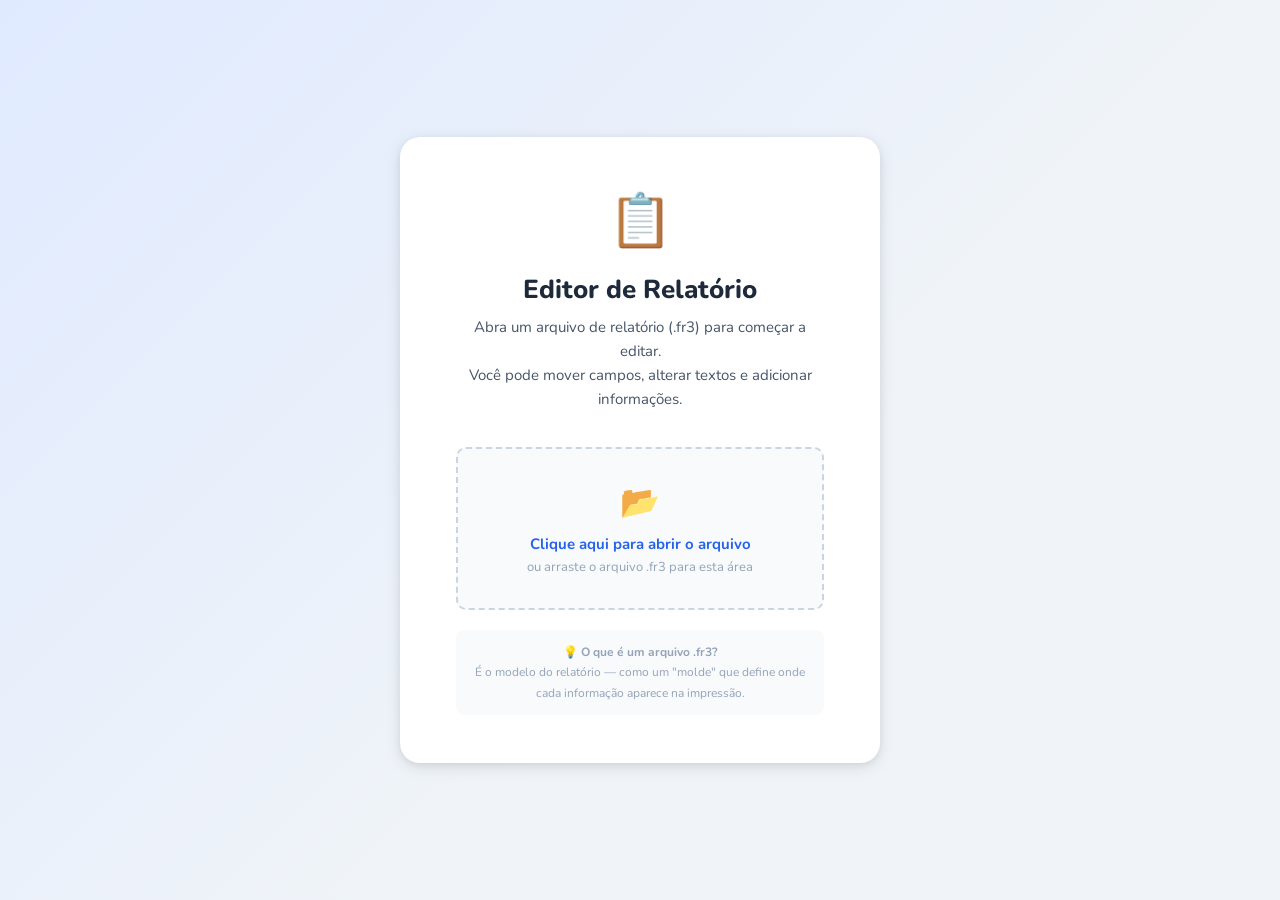
==== commit 0524dcda: "Add files via upload" ====
--- a/index.html
+++ b/index.html
@@ -3,1421 +3,1498 @@
 <head>
 <meta charset="UTF-8">
 <meta name="viewport" content="width=device-width, initial-scale=1.0">
-<title>FR3 Visual Editor</title>
+<title>Editor de Relatório</title>
 <style>
-@import url('https://fonts.googleapis.com/css2?family=JetBrains+Mono:wght@400;500;700&family=Inter:wght@300;400;500;600;700&display=swap');
+@import url('https://fonts.googleapis.com/css2?family=Nunito:wght@400;500;600;700;800&display=swap');
 
 :root {
-  --bg:       #0e1117;
-  --surf1:    #161b27;
-  --surf2:    #1e2535;
-  --surf3:    #252d3f;
-  --border:   #2a3349;
-  --border2:  #364060;
-  --accent:   #3b82f6;
-  --accent2:  #10b981;
-  --warn:     #f59e0b;
-  --danger:   #ef4444;
-  --text:     #e2e8f0;
-  --text2:    #94a3b8;
-  --text3:    #4b5e7a;
-  --mono:     'JetBrains Mono', monospace;
-  --sans:     'Inter', sans-serif;
-  --canvas-bg: #f8fafc;
-  --rule:     #cbd5e1;
+  --bg:       #f0f4f8;
+  --white:    #ffffff;
+  --blue:     #2563eb;
+  --blue-lt:  #eff6ff;
+  --blue-md:  #dbeafe;
+  --green:    #16a34a;
+  --green-lt: #f0fdf4;
+  --orange:   #ea580c;
+  --orange-lt:#fff7ed;
+  --red:      #dc2626;
+  --red-lt:   #fef2f2;
+  --gray1:    #1e293b;
+  --gray2:    #475569;
+  --gray3:    #94a3b8;
+  --gray4:    #cbd5e1;
+  --gray5:    #e2e8f0;
+  --gray6:    #f8fafc;
+  --shadow:   0 1px 3px rgba(0,0,0,.08), 0 1px 2px rgba(0,0,0,.05);
+  --shadow-md:0 4px 16px rgba(0,0,0,.10), 0 2px 6px rgba(0,0,0,.06);
+  --radius:   10px;
+  --font:     'Nunito', sans-serif;
 }
 
 * { box-sizing: border-box; margin: 0; padding: 0; }
-body { font-family: var(--sans); background: var(--bg); color: var(--text); height: 100vh; display: flex; flex-direction: column; overflow: hidden; user-select: none; }
-
-/* ── TOPBAR ── */
-.topbar {
-  height: 48px; flex-shrink: 0;
-  background: var(--surf1);
-  border-bottom: 1px solid var(--border);
-  display: flex; align-items: center; gap: 0;
-  padding: 0 16px;
-}
-.topbar-logo {
-  font-family: var(--mono); font-size: 13px; font-weight: 700;
-  color: var(--text); letter-spacing: -0.5px;
-  display: flex; align-items: center; gap: 8px; margin-right: 20px;
-}
-.topbar-logo .dot { width: 8px; height: 8px; border-radius: 50%; background: var(--accent); box-shadow: 0 0 8px var(--accent); }
-
-.topbar-sep { width: 1px; height: 24px; background: var(--border); margin: 0 12px; }
-
-.tb-btn {
-  height: 32px; padding: 0 12px; border-radius: 6px;
-  border: 1px solid transparent; background: transparent;
-  color: var(--text2); font-family: var(--sans); font-size: 12px; font-weight: 500;
-  cursor: pointer; display: flex; align-items: center; gap: 6px;
-  transition: all .15s; white-space: nowrap;
-}
-.tb-btn:hover { background: var(--surf2); color: var(--text); border-color: var(--border); }
-.tb-btn.active { background: rgba(59,130,246,.15); color: var(--accent); border-color: rgba(59,130,246,.3); }
-.tb-btn.primary { background: var(--accent); color: #fff; border-color: var(--accent); font-weight: 600; }
-.tb-btn.primary:hover { opacity: .88; }
-.tb-btn.success { background: var(--accent2); color: #fff; border-color: var(--accent2); font-weight: 600; }
-.tb-btn:disabled { opacity: .35; cursor: not-allowed; }
-.tb-btn .icon { font-size: 14px; }
-
-.topbar-spacer { flex: 1; }
-
-.zoom-ctrl { display: flex; align-items: center; gap: 4px; font-family: var(--mono); font-size: 11px; color: var(--text2); }
-.zoom-ctrl button { width: 24px; height: 24px; border-radius: 5px; border: 1px solid var(--border); background: var(--surf2); color: var(--text); cursor: pointer; font-size: 14px; display: flex; align-items: center; justify-content: center; }
-.zoom-ctrl button:hover { border-color: var(--accent); color: var(--accent); }
-.zoom-val { min-width: 42px; text-align: center; }
-
-/* ── MAIN LAYOUT ── */
-.main { display: flex; flex: 1; overflow: hidden; }
-
-/* ── LEFT PANEL ── */
-.left-panel {
-  width: 240px; flex-shrink: 0;
-  background: var(--surf1); border-right: 1px solid var(--border);
-  display: flex; flex-direction: column; overflow: hidden;
-}
-
-.panel-tabs {
-  display: flex; border-bottom: 1px solid var(--border); flex-shrink: 0;
-}
-.panel-tab {
-  flex: 1; padding: 10px 4px; text-align: center;
-  font-size: 11px; font-weight: 500; color: var(--text3);
-  cursor: pointer; border-bottom: 2px solid transparent;
-  transition: all .15s; letter-spacing: .3px;
-}
-.panel-tab:hover { color: var(--text2); }
-.panel-tab.active { color: var(--accent); border-bottom-color: var(--accent); }
-
-.panel-body { flex: 1; overflow-y: auto; padding: 8px; }
-
-/* Componentes da toolbox */
-.tool-section { margin-bottom: 12px; }
-.tool-section-title {
-  font-size: 9px; font-weight: 600; letter-spacing: 1.5px; text-transform: uppercase;
-  color: var(--text3); padding: 4px 6px 8px; display: flex; align-items: center; gap: 6px;
-}
-.tool-section-title::after { content: ''; flex: 1; height: 1px; background: var(--border); }
-
-.tool-grid { display: grid; grid-template-columns: 1fr 1fr; gap: 4px; }
-.tool-item {
-  padding: 10px 8px; border-radius: 7px; border: 1px solid var(--border);
-  background: var(--surf2); cursor: grab; transition: all .15s;
-  display: flex; flex-direction: column; align-items: center; gap: 5px;
-  font-size: 10px; color: var(--text2); font-weight: 500; text-align: center;
-}
-.tool-item:hover { border-color: var(--accent); color: var(--accent); background: rgba(59,130,246,.08); }
-.tool-item:active { cursor: grabbing; transform: scale(.96); }
-.tool-item .ti-icon { font-size: 18px; }
-
-/* Árvore de campos */
-.field-search {
-  display: flex; gap: 6px; padding: 8px; border-bottom: 1px solid var(--border); flex-shrink: 0;
-}
-.field-search input {
-  flex: 1; background: var(--surf2); border: 1px solid var(--border); border-radius: 6px;
-  padding: 6px 10px; color: var(--text); font-family: var(--mono); font-size: 11px; outline: none;
-}
-.field-search input:focus { border-color: var(--accent); }
-.field-search input::placeholder { color: var(--text3); }
-
-.query-group { margin-bottom: 4px; }
-.query-header {
-  display: flex; align-items: center; gap: 6px; padding: 6px 8px;
-  cursor: pointer; border-radius: 6px; font-size: 11px; color: var(--text2); font-weight: 600;
-  transition: background .15s;
-}
-.query-header:hover { background: var(--surf2); }
-.query-arrow { font-size: 9px; transition: transform .2s; color: var(--text3); }
-.query-arrow.open { transform: rotate(90deg); }
-.query-fields { display: none; padding-left: 8px; }
-.query-fields.open { display: block; }
-.field-item {
-  display: flex; align-items: center; gap: 8px; padding: 5px 8px;
-  border-radius: 5px; cursor: grab; font-family: var(--mono); font-size: 10px;
-  color: var(--text2); transition: all .15s;
-}
-.field-item:hover { background: rgba(59,130,246,.1); color: var(--accent); }
-.field-item:active { cursor: grabbing; }
-.field-dot { width: 6px; height: 6px; border-radius: 50%; background: var(--accent); flex-shrink: 0; }
-.field-dot.green { background: var(--accent2); }
+body { font-family: var(--font); background: var(--bg); color: var(--gray1); min-height: 100vh; }
+
+/* ════════════════════════════════
+   TELA 1 — BOAS VINDAS / ABRIR
+════════════════════════════════ */
+.tela { display: none; }
+.tela.ativa { display: flex; }
+
+#tela-inicio {
+  min-height: 100vh;
+  align-items: center; justify-content: center;
+  flex-direction: column; gap: 0;
+  background: linear-gradient(135deg, #e0eaff 0%, #f0f4f8 60%);
+}
+
+.inicio-card {
+  background: var(--white); border-radius: 20px;
+  box-shadow: var(--shadow-md); padding: 48px 56px;
+  width: 480px; max-width: 95vw; text-align: center;
+}
+.inicio-icon { font-size: 52px; margin-bottom: 16px; }
+.inicio-title { font-size: 26px; font-weight: 800; color: var(--gray1); margin-bottom: 8px; }
+.inicio-sub { font-size: 15px; color: var(--gray2); line-height: 1.6; margin-bottom: 36px; }
+
+.drop-zone {
+  border: 2px dashed var(--gray4); border-radius: var(--radius);
+  padding: 32px 24px; cursor: pointer; transition: all .2s;
+  position: relative; margin-bottom: 20px; background: var(--gray6);
+}
+.drop-zone:hover, .drop-zone.drag {
+  border-color: var(--blue); background: var(--blue-lt);
+}
+.drop-zone input { position: absolute; inset: 0; opacity: 0; cursor: pointer; width: 100%; }
+.drop-zone .dz-icon { font-size: 32px; margin-bottom: 10px; }
+.drop-zone .dz-main { font-size: 15px; font-weight: 700; color: var(--blue); margin-bottom: 4px; }
+.drop-zone .dz-sub  { font-size: 13px; color: var(--gray3); }
+
+.inicio-help {
+  font-size: 12px; color: var(--gray3); line-height: 1.7;
+  background: var(--gray6); border-radius: 8px; padding: 12px 16px;
+}
+
+/* ════════════════════════════════
+   TELA 2 — EDITOR PRINCIPAL
+════════════════════════════════ */
+#tela-editor {
+  flex-direction: column; min-height: 100vh;
+}
+
+/* Cabeçalho */
+.cabecalho {
+  background: var(--white); border-bottom: 1px solid var(--gray5);
+  padding: 0 24px; height: 60px;
+  display: flex; align-items: center; gap: 16px;
+  box-shadow: var(--shadow); position: sticky; top: 0; z-index: 100;
+}
+.cab-logo { font-size: 16px; font-weight: 800; color: var(--blue); display: flex; align-items: center; gap: 8px; }
+.cab-logo .dot { width: 8px; height: 8px; border-radius: 50%; background: var(--blue); }
+.cab-arquivo {
+  font-size: 13px; color: var(--gray3); background: var(--gray6);
+  border: 1px solid var(--gray5); border-radius: 6px;
+  padding: 4px 12px; font-weight: 600;
+}
+.cab-spacer { flex: 1; }
+.cab-btn {
+  height: 36px; padding: 0 16px; border-radius: 8px; border: none;
+  font-family: var(--font); font-size: 13px; font-weight: 700;
+  cursor: pointer; display: flex; align-items: center; gap: 7px;
+  transition: all .15s;
+}
+.cab-btn.secundario {
+  background: var(--gray6); color: var(--gray2);
+  border: 1px solid var(--gray5);
+}
+.cab-btn.secundario:hover { background: var(--gray5); color: var(--gray1); }
+.cab-btn.primario {
+  background: var(--blue); color: white;
+}
+.cab-btn.primario:hover { background: #1d4ed8; }
+.cab-btn.salvar {
+  background: var(--green); color: white;
+}
+.cab-btn.salvar:hover { background: #15803d; }
+.cab-btn:disabled { opacity: .4; cursor: not-allowed; }
+
+/* Passos guiados */
+.passos-bar {
+  background: var(--white); border-bottom: 1px solid var(--gray5);
+  padding: 0 24px; display: flex; align-items: center; gap: 0; overflow-x: auto;
+}
+.passo {
+  display: flex; align-items: center; gap: 8px;
+  padding: 14px 20px; cursor: pointer; transition: all .15s;
+  border-bottom: 3px solid transparent; white-space: nowrap;
+  font-size: 13px; font-weight: 600; color: var(--gray3);
+}
+.passo:hover { color: var(--gray2); }
+.passo.ativo { color: var(--blue); border-bottom-color: var(--blue); }
+.passo.concluido { color: var(--green); }
+.passo-num {
+  width: 22px; height: 22px; border-radius: 50%;
+  background: var(--gray5); color: var(--gray3);
+  font-size: 11px; font-weight: 800;
+  display: flex; align-items: center; justify-content: center;
+  flex-shrink: 0;
+}
+.passo.ativo .passo-num { background: var(--blue); color: white; }
+.passo.concluido .passo-num { background: var(--green); color: white; }
+.passo-seta { color: var(--gray4); margin: 0 -10px; font-size: 12px; }
+
+/* Corpo principal — layout 3 colunas */
+.editor-corpo {
+  display: flex; flex: 1; overflow: hidden; height: calc(100vh - 111px);
+}
+
+/* ── PAINEL ESQUERDO ── */
+.painel-esq {
+  width: 260px; flex-shrink: 0; background: var(--white);
+  border-right: 1px solid var(--gray5); display: flex; flex-direction: column;
+  overflow: hidden;
+}
+.painel-titulo {
+  padding: 16px 18px 12px; font-size: 11px; font-weight: 800;
+  letter-spacing: 1px; text-transform: uppercase; color: var(--gray3);
+  border-bottom: 1px solid var(--gray5); flex-shrink: 0;
+  display: flex; align-items: center; gap: 8px;
+}
+.painel-corpo { flex: 1; overflow-y: auto; padding: 12px; }
+
+/* Seções do painel esquerdo */
+.secao { margin-bottom: 16px; }
+.secao-titulo {
+  font-size: 11px; font-weight: 700; color: var(--gray3);
+  text-transform: uppercase; letter-spacing: .8px;
+  padding: 0 6px 8px; display: flex; align-items: center; gap: 6px;
+}
+.secao-titulo::after { content: ''; flex: 1; height: 1px; background: var(--gray5); }
+
+/* Cards de componente da toolbox */
+.comp-card {
+  display: flex; align-items: center; gap: 10px;
+  padding: 10px 12px; border-radius: 8px; cursor: grab;
+  border: 1px solid var(--gray5); background: var(--gray6);
+  margin-bottom: 6px; transition: all .15s; font-size: 13px;
+  font-weight: 600; color: var(--gray2);
+}
+.comp-card:hover { border-color: var(--blue); background: var(--blue-lt); color: var(--blue); box-shadow: var(--shadow); }
+.comp-card:active { cursor: grabbing; transform: scale(.97); }
+.comp-card .cc-icon { font-size: 18px; }
+.comp-card .cc-sub { font-size: 11px; font-weight: 400; color: var(--gray3); margin-top: 1px; }
+
+/* Pesquisa de campos */
+.busca-campo {
+  display: flex; align-items: center; gap: 8px;
+  background: var(--gray6); border: 1px solid var(--gray5); border-radius: 8px;
+  padding: 8px 12px; margin-bottom: 12px;
+}
+.busca-campo input {
+  flex: 1; border: none; background: transparent; outline: none;
+  font-family: var(--font); font-size: 13px; color: var(--gray1);
+}
+.busca-campo input::placeholder { color: var(--gray3); }
+.busca-campo .busca-icon { color: var(--gray3); font-size: 14px; }
+
+/* Grupos de query */
+.query-grupo { margin-bottom: 8px; }
+.query-cabecalho {
+  display: flex; align-items: center; gap: 8px;
+  padding: 8px 10px; border-radius: 8px; cursor: pointer;
+  background: var(--gray6); border: 1px solid var(--gray5);
+  font-size: 12px; font-weight: 700; color: var(--gray2);
+  transition: all .15s; user-select: none;
+}
+.query-cabecalho:hover { border-color: var(--blue); color: var(--blue); }
+.query-seta { font-size: 10px; color: var(--gray3); transition: transform .2s; }
+.query-seta.aberto { transform: rotate(90deg); }
+.query-campos { display: none; padding: 4px 0 0 8px; }
+.query-campos.aberto { display: block; }
+
+.campo-item {
+  display: flex; align-items: center; gap: 10px;
+  padding: 7px 10px; border-radius: 7px; cursor: grab;
+  font-size: 12px; color: var(--gray2); font-weight: 500;
+  transition: all .15s; border: 1px solid transparent;
+}
+.campo-item:hover {
+  background: var(--green-lt); border-color: #bbf7d0; color: var(--green);
+}
+.campo-item:active { cursor: grabbing; }
+.campo-ponto { width: 7px; height: 7px; border-radius: 50%; background: var(--green); flex-shrink: 0; }
+.campo-label { flex: 1; }
+.campo-dica { font-size: 10px; color: var(--gray3); margin-top: 1px; }
 
 /* ── CANVAS AREA ── */
-.canvas-wrap {
+.canvas-area {
   flex: 1; overflow: auto; background: var(--bg);
   display: flex; align-items: flex-start; justify-content: center;
-  padding: 32px;
-  background-image: radial-gradient(circle, var(--border) 1px, transparent 1px);
-  background-size: 24px 24px;
-}
-
-.canvas-page {
-  background: white;
-  box-shadow: 0 4px 40px rgba(0,0,0,.4), 0 0 0 1px rgba(0,0,0,.2);
-  position: relative;
+  padding: 32px 24px;
+}
+
+/* Folha do relatório */
+.folha {
+  background: white; flex-shrink: 0;
+  box-shadow: 0 4px 32px rgba(0,0,0,.12), 0 0 0 1px rgba(0,0,0,.06);
+  border-radius: 2px; position: relative;
   transform-origin: top center;
-  flex-shrink: 0;
-}
-
-/* Réguas */
-.ruler-h, .ruler-v {
-  position: absolute; background: var(--surf2);
-  font-family: var(--mono); font-size: 9px; color: var(--text3);
-  display: flex; align-items: center;
-}
-
-/* Bandas do relatório */
-.band {
+}
+
+/* Seções do relatório */
+.secao-rel {
   position: absolute; left: 0; right: 0;
-  border-bottom: 1px dashed rgba(59,130,246,.3);
-  background: transparent;
-}
-.band-label {
-  position: absolute; left: -80px; top: 50%; transform: translateY(-50%);
-  font-size: 9px; color: var(--text3); font-family: var(--mono);
-  white-space: nowrap; pointer-events: none;
-}
-.band-line {
-  position: absolute; left: 0; right: 0; bottom: 0;
-  height: 1px; background: rgba(100,150,255,.25);
-}
-
-/* Componentes no canvas */
-.c-item {
+  border-bottom: 1px dashed rgba(37,99,235,.2);
+}
+.secao-rel-label {
+  position: absolute; left: 4px; top: 3px;
+  font-size: 8px; color: rgba(37,99,235,.4);
+  font-family: sans-serif; pointer-events: none; font-style: italic;
+}
+
+/* Componente no canvas */
+.comp {
   position: absolute; cursor: move;
-  outline: none;
-  transition: box-shadow .1s;
-}
-.c-item:hover { z-index: 10; }
-.c-item.selected {
-  outline: 2px solid var(--accent) !important;
+  border: 1px solid transparent; border-radius: 2px;
+  transition: border-color .1s, box-shadow .1s;
+}
+.comp:hover { border-color: rgba(37,99,235,.35) !important; box-shadow: 0 0 0 3px rgba(37,99,235,.08); }
+.comp.selecionado {
+  border-color: var(--blue) !important;
+  box-shadow: 0 0 0 3px rgba(37,99,235,.15) !important;
   z-index: 20;
 }
-.c-item.selected::after {
-  content: '';
-  position: absolute; inset: -1px;
-  pointer-events: none;
-}
-
-/* Handles de resize */
+.comp-inner {
+  width: 100%; height: 100%; overflow: hidden;
+  display: flex; align-items: flex-start; pointer-events: none;
+  padding: 1px 2px;
+}
+
+/* Handles resize */
 .handle {
-  position: absolute; width: 8px; height: 8px;
-  background: white; border: 2px solid var(--accent);
-  border-radius: 2px; z-index: 30;
-  display: none;
-}
-.c-item.selected .handle { display: block; }
-.handle.nw { top: -4px; left: -4px; cursor: nw-resize; }
-.handle.n  { top: -4px; left: 50%; transform: translateX(-50%); cursor: n-resize; }
-.handle.ne { top: -4px; right: -4px; cursor: ne-resize; }
-.handle.e  { top: 50%; right: -4px; transform: translateY(-50%); cursor: e-resize; }
-.handle.se { bottom: -4px; right: -4px; cursor: se-resize; }
-.handle.s  { bottom: -4px; left: 50%; transform: translateX(-50%); cursor: s-resize; }
-.handle.sw { bottom: -4px; left: -4px; cursor: sw-resize; }
-.handle.w  { top: 50%; left: -4px; transform: translateY(-50%); cursor: w-resize; }
-
-/* Tipos de componente */
-.c-memo {
-  background: transparent; border: 1px solid transparent;
-  display: flex; align-items: flex-start; overflow: hidden;
-  line-height: 1.2;
-}
-.c-memo:hover { border-color: rgba(59,130,246,.4); background: rgba(59,130,246,.03); }
-.c-memo.selected { border-color: transparent; }
-
-.c-shape {
-  border: 1px solid #666;
-}
-.c-picture {
-  background: #f0f4f8; border: 1px dashed #aaa;
-  display: flex; align-items: center; justify-content: center;
-  font-size: 10px; color: #888;
-}
-
-/* Seleção em área */
-.sel-box {
-  position: absolute; border: 1px dashed var(--accent);
-  background: rgba(59,130,246,.06); pointer-events: none; z-index: 50;
-}
+  position: absolute; width: 9px; height: 9px;
+  background: white; border: 2px solid var(--blue);
+  border-radius: 2px; z-index: 30; display: none;
+}
+.comp.selecionado .handle { display: block; }
+.handle.nw{top:-5px;left:-5px;cursor:nw-resize}
+.handle.n {top:-5px;left:50%;transform:translateX(-50%);cursor:n-resize}
+.handle.ne{top:-5px;right:-5px;cursor:ne-resize}
+.handle.e {top:50%;right:-5px;transform:translateY(-50%);cursor:e-resize}
+.handle.se{bottom:-5px;right:-5px;cursor:se-resize}
+.handle.s {bottom:-5px;left:50%;transform:translateX(-50%);cursor:s-resize}
+.handle.sw{bottom:-5px;left:-5px;cursor:sw-resize}
+.handle.w {top:50%;left:-5px;transform:translateY(-50%);cursor:w-resize}
 
 /* Drop highlight */
-.drop-highlight { outline: 2px dashed var(--accent2) !important; background: rgba(16,185,129,.05) !important; }
-
-/* ── RIGHT PANEL ── */
-.right-panel {
-  width: 256px; flex-shrink: 0;
-  background: var(--surf1); border-left: 1px solid var(--border);
-  display: flex; flex-direction: column; overflow: hidden;
-}
-
-.props-header {
-  padding: 12px 14px; border-bottom: 1px solid var(--border);
-  font-size: 11px; font-weight: 600; color: var(--text2);
+.folha.drop-ok { outline: 3px dashed var(--green); outline-offset: 4px; }
+
+/* ── PAINEL DIREITO ── */
+.painel-dir {
+  width: 280px; flex-shrink: 0; background: var(--white);
+  border-left: 1px solid var(--gray5); display: flex; flex-direction: column;
+  overflow: hidden;
+}
+.props-vazio {
+  flex: 1; display: flex; flex-direction: column;
+  align-items: center; justify-content: center;
+  gap: 12px; padding: 32px 24px; text-align: center; color: var(--gray3);
+}
+.props-vazio .pv-icon { font-size: 40px; opacity: .5; }
+.props-vazio .pv-title { font-size: 14px; font-weight: 700; color: var(--gray2); }
+.props-vazio .pv-sub { font-size: 12px; line-height: 1.6; }
+
+.props-corpo { flex: 1; overflow-y: auto; padding: 16px; }
+.props-comp-nome {
+  font-size: 13px; font-weight: 800; color: var(--gray1);
+  padding: 14px 16px 12px; border-bottom: 1px solid var(--gray5);
   display: flex; align-items: center; gap: 8px; flex-shrink: 0;
 }
-.props-header .comp-name { color: var(--text); font-family: var(--mono); }
-.props-header .comp-type { font-size: 9px; padding: 2px 6px; border-radius: 4px; background: var(--surf3); color: var(--text3); margin-left: auto; }
-
-.props-body { flex: 1; overflow-y: auto; padding: 8px; }
-
-.prop-section { margin-bottom: 2px; }
-.prop-section-title {
-  font-size: 9px; font-weight: 700; letter-spacing: 1.5px; text-transform: uppercase;
-  color: var(--text3); padding: 8px 6px 6px;
-  display: flex; align-items: center; gap: 6px; cursor: pointer;
-}
-.prop-section-title::after { content: ''; flex: 1; height: 1px; background: var(--border); }
-.prop-section-body { padding-bottom: 4px; }
-
-.prop-row {
+.props-comp-nome .pcn-tag {
+  font-size: 10px; padding: 2px 8px; border-radius: 20px;
+  background: var(--blue-md); color: var(--blue); font-weight: 700;
+  margin-left: auto;
+}
+
+/* Grupo de propriedades */
+.prop-grupo { margin-bottom: 20px; }
+.prop-grupo-titulo {
+  font-size: 11px; font-weight: 800; text-transform: uppercase;
+  letter-spacing: .8px; color: var(--gray3); margin-bottom: 10px;
   display: flex; align-items: center; gap: 8px;
-  padding: 4px 6px; border-radius: 5px;
-  transition: background .1s;
-}
-.prop-row:hover { background: var(--surf2); }
-.prop-label { font-size: 11px; color: var(--text3); min-width: 72px; flex-shrink: 0; }
-.prop-val { flex: 1; min-width: 0; }
-
+}
+.prop-grupo-titulo::after { content: ''; flex: 1; height: 1px; background: var(--gray5); }
+
+.prop-linha { margin-bottom: 10px; }
+.prop-nome { font-size: 12px; font-weight: 600; color: var(--gray2); margin-bottom: 4px; }
 .prop-input {
-  width: 100%; background: var(--surf2); border: 1px solid var(--border);
-  border-radius: 5px; padding: 4px 8px; color: var(--text);
-  font-family: var(--mono); font-size: 11px; outline: none; transition: border-color .15s;
-}
-.prop-input:focus { border-color: var(--accent); }
-.prop-input[type=number] { -moz-appearance: textfield; }
-.prop-input[type=number]::-webkit-outer-spin-button,
-.prop-input[type=number]::-webkit-inner-spin-button { -webkit-appearance: none; }
-
+  width: 100%; padding: 8px 12px; border-radius: 7px;
+  border: 1.5px solid var(--gray5); background: var(--gray6);
+  font-family: var(--font); font-size: 13px; color: var(--gray1);
+  outline: none; transition: border-color .15s;
+}
+.prop-input:focus { border-color: var(--blue); background: white; }
+.prop-input::placeholder { color: var(--gray3); }
 .prop-select {
-  width: 100%; background: var(--surf2); border: 1px solid var(--border);
-  border-radius: 5px; padding: 4px 8px; color: var(--text);
-  font-family: var(--mono); font-size: 11px; outline: none; cursor: pointer;
-}
-.prop-select:focus { border-color: var(--accent); }
-
-.prop-color-row { display: flex; gap: 6px; align-items: center; }
-.prop-color-swatch {
-  width: 28px; height: 28px; border-radius: 5px; border: 1px solid var(--border);
-  cursor: pointer; flex-shrink: 0; overflow: hidden;
-}
-.prop-color-swatch input[type=color] { width: 200%; height: 200%; margin: -50%; opacity: 0; cursor: pointer; }
-
-.font-style-row { display: flex; gap: 4px; }
-.fs-btn {
-  flex: 1; padding: 4px; border-radius: 5px; border: 1px solid var(--border);
-  background: var(--surf2); color: var(--text2); cursor: pointer; font-size: 12px;
-  transition: all .15s; text-align: center;
-}
-.fs-btn:hover { border-color: var(--accent); color: var(--accent); }
-.fs-btn.on { background: rgba(59,130,246,.2); border-color: var(--accent); color: var(--accent); }
-
-.align-row { display: flex; gap: 4px; }
-.align-btn {
-  flex: 1; padding: 5px; border-radius: 5px; border: 1px solid var(--border);
-  background: var(--surf2); color: var(--text2); cursor: pointer; font-size: 13px;
-  transition: all .15s; text-align: center;
-}
-.align-btn:hover { border-color: var(--accent); color: var(--accent); }
-.align-btn.on { background: rgba(59,130,246,.2); border-color: var(--accent); color: var(--accent); }
-
-/* Empty state */
-.props-empty {
-  display: flex; flex-direction: column; align-items: center; justify-content: center;
-  padding: 40px 20px; gap: 12px; color: var(--text3); text-align: center;
-}
-.props-empty .pe-icon { font-size: 32px; opacity: .4; }
-.props-empty p { font-size: 12px; line-height: 1.6; }
-
-/* Delete btn */
-.btn-delete {
-  margin: 8px; padding: 8px; border-radius: 6px;
-  border: 1px solid rgba(239,68,68,.3); background: rgba(239,68,68,.07);
-  color: var(--danger); font-size: 12px; cursor: pointer; width: calc(100% - 16px);
-  display: flex; align-items: center; justify-content: center; gap: 6px;
-  transition: all .15s; font-family: var(--sans);
-}
-.btn-delete:hover { background: rgba(239,68,68,.15); }
-
-/* Scrollbars */
-::-webkit-scrollbar { width: 4px; height: 4px; }
-::-webkit-scrollbar-track { background: transparent; }
-::-webkit-scrollbar-thumb { background: var(--border2); border-radius: 2px; }
+  width: 100%; padding: 8px 12px; border-radius: 7px;
+  border: 1.5px solid var(--gray5); background: var(--gray6);
+  font-family: var(--font); font-size: 13px; color: var(--gray1);
+  outline: none; cursor: pointer; transition: border-color .15s;
+}
+.prop-select:focus { border-color: var(--blue); }
+
+.prop-2col { display: grid; grid-template-columns: 1fr 1fr; gap: 8px; }
+.prop-4col { display: grid; grid-template-columns: 1fr 1fr 1fr 1fr; gap: 6px; }
+
+/* Botões de estilo de fonte */
+.estilo-btn {
+  padding: 8px; border-radius: 7px; border: 1.5px solid var(--gray5);
+  background: var(--gray6); cursor: pointer; font-family: var(--font);
+  font-size: 13px; text-align: center; transition: all .15s; color: var(--gray2);
+}
+.estilo-btn:hover { border-color: var(--blue); }
+.estilo-btn.ligado { background: var(--blue-md); border-color: var(--blue); color: var(--blue); }
+
+/* Seletor de cor */
+.cor-linha { display: flex; gap: 8px; align-items: center; }
+.cor-amostra {
+  width: 36px; height: 36px; border-radius: 7px;
+  border: 1.5px solid var(--gray5); cursor: pointer;
+  overflow: hidden; flex-shrink: 0; position: relative;
+}
+.cor-amostra input[type=color] {
+  position: absolute; inset: -4px; opacity: 0; cursor: pointer; width: 200%; height: 200%;
+}
+
+/* Botão de alinhamento */
+.alinha-btn {
+  padding: 8px; border-radius: 7px; border: 1.5px solid var(--gray5);
+  background: var(--gray6); cursor: pointer; text-align: center;
+  font-size: 14px; transition: all .15s;
+}
+.alinha-btn:hover { border-color: var(--blue); }
+.alinha-btn.ligado { background: var(--blue-md); border-color: var(--blue); }
+
+/* Botão remover */
+.btn-remover {
+  width: 100%; padding: 10px; border-radius: 8px; cursor: pointer;
+  border: 1.5px solid #fecaca; background: var(--red-lt);
+  color: var(--red); font-family: var(--font); font-size: 13px; font-weight: 700;
+  display: flex; align-items: center; justify-content: center; gap: 8px;
+  transition: all .15s; margin-top: 8px;
+}
+.btn-remover:hover { background: #fee2e2; border-color: var(--red); }
+
+/* Dica flutuante */
+.dica {
+  background: var(--blue-lt); border: 1px solid var(--blue-md);
+  border-radius: 8px; padding: 10px 14px; margin: 12px;
+  font-size: 12px; color: var(--blue); line-height: 1.6;
+  display: flex; gap: 8px; align-items: flex-start; flex-shrink: 0;
+}
+.dica .dica-icon { font-size: 15px; flex-shrink: 0; margin-top: 1px; }
 
 /* Toast */
 .toast {
-  position: fixed; bottom: 20px; left: 50%; transform: translateX(-50%) translateY(20px);
-  padding: 10px 20px; border-radius: 8px; font-size: 13px; font-weight: 500;
-  z-index: 1000; opacity: 0; transition: all .3s; pointer-events: none;
-  box-shadow: 0 4px 24px rgba(0,0,0,.4);
+  position: fixed; bottom: 24px; left: 50%;
+  transform: translateX(-50%) translateY(16px);
+  padding: 12px 22px; border-radius: 10px; font-size: 14px; font-weight: 600;
+  z-index: 1000; opacity: 0; transition: all .28s; pointer-events: none;
+  box-shadow: var(--shadow-md); display: flex; align-items: center; gap: 8px;
 }
 .toast.show { opacity: 1; transform: translateX(-50%) translateY(0); }
-.toast.success { background: rgba(16,185,129,.15); border: 1px solid rgba(16,185,129,.3); color: var(--accent2); }
-.toast.error   { background: rgba(239,68,68,.15); border: 1px solid rgba(239,68,68,.3); color: var(--danger); }
-.toast.info    { background: rgba(59,130,246,.15); border: 1px solid rgba(59,130,246,.3); color: var(--accent); }
-
-/* Modal upload */
-.modal-overlay {
-  position: fixed; inset: 0; background: rgba(0,0,0,.75); backdrop-filter: blur(6px);
-  z-index: 500; display: flex; align-items: center; justify-content: center;
-  transition: opacity .2s;
-}
-.modal-overlay.hidden { opacity: 0; pointer-events: none; }
-.modal-upload {
-  background: var(--surf1); border: 1px solid var(--border); border-radius: 16px;
-  padding: 40px; width: 440px; text-align: center;
-}
-.modal-upload h2 { font-size: 20px; font-weight: 700; margin-bottom: 8px; }
-.modal-upload p { font-size: 13px; color: var(--text2); margin-bottom: 28px; line-height: 1.6; }
-.drop-zone {
-  border: 2px dashed var(--border2); border-radius: 12px; padding: 36px 24px;
-  cursor: pointer; transition: all .2s; position: relative; margin-bottom: 16px;
-}
-.drop-zone:hover, .drop-zone.drag { border-color: var(--accent); background: rgba(59,130,246,.05); }
-.drop-zone input { position: absolute; inset: 0; opacity: 0; cursor: pointer; width: 100%; }
-.drop-zone .dz-icon { font-size: 36px; margin-bottom: 10px; }
-.drop-zone .dz-text { font-size: 13px; color: var(--text2); }
-.drop-zone .dz-text strong { color: var(--accent); display: block; font-size: 15px; margin-bottom: 4px; }
+.toast.ok     { background: #f0fdf4; border: 1px solid #bbf7d0; color: var(--green); }
+.toast.erro   { background: var(--red-lt); border: 1px solid #fecaca; color: var(--red); }
+.toast.info   { background: var(--blue-lt); border: 1px solid var(--blue-md); color: var(--blue); }
+
+/* Scrollbar discreta */
+::-webkit-scrollbar { width: 5px; height: 5px; }
+::-webkit-scrollbar-track { background: transparent; }
+::-webkit-scrollbar-thumb { background: var(--gray4); border-radius: 3px; }
+
+/* Zoom bar */
+.zoom-bar {
+  display: flex; align-items: center; gap: 8px;
+  padding: 8px 16px; background: var(--white);
+  border-top: 1px solid var(--gray5);
+  font-size: 12px; color: var(--gray3); font-weight: 600;
+}
+.zoom-bar button {
+  width: 28px; height: 28px; border-radius: 6px;
+  border: 1px solid var(--gray5); background: var(--gray6);
+  cursor: pointer; font-size: 16px; color: var(--gray2);
+  display: flex; align-items: center; justify-content: center;
+  transition: all .15s;
+}
+.zoom-bar button:hover { border-color: var(--blue); color: var(--blue); }
 </style>
 </head>
 <body>
 
-<!-- TOPBAR -->
-<div class="topbar">
-  <div class="topbar-logo"><div class="dot"></div>FR3 <span style="color:var(--accent)">Visual</span> Editor</div>
-  <div class="topbar-sep"></div>
-  <button class="tb-btn" onclick="document.getElementById('fileInputTop').click()"><span class="icon">📂</span> Abrir FR3</button>
-  <input type="file" id="fileInputTop" accept=".fr3" style="display:none" onchange="abrirArquivo(this.files[0])">
-  <div class="topbar-sep"></div>
-  <button class="tb-btn" id="btnUndo" onclick="undo()" disabled title="Desfazer (Ctrl+Z)"><span class="icon">↩</span></button>
-  <button class="tb-btn" id="btnRedo" onclick="redo()" disabled title="Refazer (Ctrl+Y)"><span class="icon">↪</span></button>
-  <div class="topbar-sep"></div>
-  <button class="tb-btn" onclick="deletarSelecionado()" id="btnDel" disabled><span class="icon">🗑</span> Deletar</button>
-  <div class="topbar-spacer"></div>
-  <div class="zoom-ctrl">
-    <button onclick="setZoom(zoom-10)">−</button>
-    <span class="zoom-val" id="zoomVal">100%</span>
-    <button onclick="setZoom(zoom+10)">+</button>
-    <button onclick="setZoom(100)" style="font-size:10px;width:auto;padding:0 6px;">Reset</button>
+<!-- ══════════════════════════════════════════
+     TELA 1 — INÍCIO
+══════════════════════════════════════════ -->
+<div id="tela-inicio" class="tela ativa">
+  <div class="inicio-card">
+    <div class="inicio-icon">📋</div>
+    <div class="inicio-title">Editor de Relatório</div>
+    <div class="inicio-sub">
+      Abra um arquivo de relatório (.fr3) para começar a editar.<br>
+      Você pode mover campos, alterar textos e adicionar informações.
+    </div>
+
+    <div class="drop-zone" id="dropZone">
+      <input type="file" accept=".fr3" onchange="abrirArquivo(this.files[0])">
+      <div class="dz-icon">📂</div>
+      <div class="dz-main">Clique aqui para abrir o arquivo</div>
+      <div class="dz-sub">ou arraste o arquivo .fr3 para esta área</div>
+    </div>
+
+    <div class="inicio-help">
+      💡 <strong>O que é um arquivo .fr3?</strong><br>
+      É o modelo do relatório — como um "molde" que define onde cada informação aparece na impressão.
+    </div>
   </div>
-  <div class="topbar-sep"></div>
-  <button class="tb-btn success" id="btnSalvar" onclick="baixarFR3()" disabled><span class="icon">⬇</span> Baixar FR3</button>
 </div>
 
-<!-- MAIN -->
-<div class="main">
-
-  <!-- LEFT PANEL -->
-  <div class="left-panel">
-    <div class="panel-tabs">
-      <div class="panel-tab active" onclick="switchTab('tools',this)">Componentes</div>
-      <div class="panel-tab" onclick="switchTab('fields',this)">Campos</div>
-      <div class="panel-tab" onclick="switchTab('layers',this)">Camadas</div>
+<!-- ══════════════════════════════════════════
+     TELA 2 — EDITOR
+══════════════════════════════════════════ -->
+<div id="tela-editor" class="tela" style="flex-direction:column;">
+
+  <!-- Cabeçalho -->
+  <div class="cabecalho">
+    <div class="cab-logo"><div class="dot"></div>Editor de Relatório</div>
+    <div class="cab-arquivo" id="cab-arquivo">—</div>
+    <div class="cab-spacer"></div>
+    <button class="cab-btn secundario" onclick="irParaInicio()">📂 Abrir outro</button>
+    <button class="cab-btn secundario" id="btnDesfazer" onclick="desfazer()" disabled>↩ Desfazer</button>
+    <button class="cab-btn salvar" id="btnSalvar" onclick="baixarFR3()" disabled>⬇ Salvar relatório</button>
+  </div>
+
+  <!-- Barra de passos -->
+  <div class="passos-bar">
+    <div class="passo ativo" id="passo1" onclick="irPasso(1)">
+      <div class="passo-num">1</div> Ver o relatório
     </div>
-
-    <!-- TAB: Componentes -->
-    <div class="panel-body" id="tab-tools">
-      <div class="tool-section">
-        <div class="tool-section-title">Texto</div>
-        <div class="tool-grid">
-          <div class="tool-item" draggable="true" data-type="memo" ondragstart="toolDragStart(event,'memo')">
-            <div class="ti-icon">📝</div>Texto/Campo
+    <div class="passo-seta">›</div>
+    <div class="passo" id="passo2" onclick="irPasso(2)">
+      <div class="passo-num">2</div> Adicionar campos
+    </div>
+    <div class="passo-seta">›</div>
+    <div class="passo" id="passo3" onclick="irPasso(3)">
+      <div class="passo-num">3</div> Ajustar aparência
+    </div>
+    <div class="passo-seta">›</div>
+    <div class="passo" id="passo4" onclick="irPasso(4)">
+      <div class="passo-num">4</div> Salvar
+    </div>
+  </div>
+
+  <!-- Corpo -->
+  <div class="editor-corpo">
+
+    <!-- PAINEL ESQUERDO -->
+    <div class="painel-esq" id="painelEsq">
+
+      <!-- PASSO 1: visão geral -->
+      <div id="conteudo-passo1" style="display:flex;flex-direction:column;height:100%;">
+        <div class="painel-titulo">📋 Estrutura do relatório</div>
+        <div class="painel-corpo">
+          <div id="camadas-lista" style="font-size:12px;color:var(--gray3);text-align:center;padding:20px;">
+            Carregando...
           </div>
-          <div class="tool-item" draggable="true" data-type="label" ondragstart="toolDragStart(event,'label')">
-            <div class="ti-icon">🏷</div>Rótulo
+        </div>
+        <div class="dica">
+          <div class="dica-icon">💡</div>
+          <div>Clique em qualquer elemento na folha para selecioná-lo e ver suas propriedades.</div>
+        </div>
+      </div>
+
+      <!-- PASSO 2: adicionar campos -->
+      <div id="conteudo-passo2" style="display:none;flex-direction:column;height:100%;">
+        <div class="painel-titulo">➕ Adicionar ao relatório</div>
+        <div class="painel-corpo" style="display:flex;flex-direction:column;gap:0;">
+
+          <div class="secao">
+            <div class="secao-titulo">Elementos</div>
+            <div class="comp-card" draggable="true" ondragstart="iniciarArrastoTipo(event,'texto')">
+              <div class="cc-icon">🏷</div>
+              <div><div>Texto fixo</div><div class="cc-sub">Títulos, rótulos, etiquetas</div></div>
+            </div>
+            <div class="comp-card" draggable="true" ondragstart="iniciarArrastoTipo(event,'campo')">
+              <div class="cc-icon">📊</div>
+              <div><div>Campo do sistema</div><div class="cc-sub">Dados do cadastro</div></div>
+            </div>
+            <div class="comp-card" draggable="true" ondragstart="iniciarArrastoTipo(event,'linha')">
+              <div class="cc-icon">➖</div>
+              <div><div>Linha separadora</div><div class="cc-sub">Divisão visual</div></div>
+            </div>
+            <div class="comp-card" draggable="true" ondragstart="iniciarArrastoTipo(event,'retangulo')">
+              <div class="cc-icon">⬜</div>
+              <div><div>Caixa / Moldura</div><div class="cc-sub">Destaque de área</div></div>
+            </div>
+          </div>
+
+          <div class="secao" style="flex:1;display:flex;flex-direction:column;">
+            <div class="secao-titulo">Campos disponíveis</div>
+            <div class="busca-campo">
+              <span class="busca-icon">🔍</span>
+              <input type="text" placeholder="Pesquisar campo..." id="buscaCampo" oninput="filtrarCampos(this.value)">
+            </div>
+            <div id="arvore-campos" style="flex:1;overflow-y:auto;">
+              <div style="font-size:12px;color:var(--gray3);text-align:center;padding:20px;">
+                Carregando campos...
+              </div>
+            </div>
+          </div>
+
+        </div>
+        <div class="dica">
+          <div class="dica-icon">💡</div>
+          <div>Arraste um campo da lista acima e solte na folha do relatório para adicioná-lo.</div>
+        </div>
+      </div>
+
+      <!-- PASSO 3: aparência -->
+      <div id="conteudo-passo3" style="display:none;flex-direction:column;height:100%;">
+        <div class="painel-titulo">🎨 Aparência</div>
+        <div class="painel-corpo">
+          <div style="font-size:13px;color:var(--gray2);line-height:1.7;padding:4px 4px 16px;">
+            Clique em um elemento na folha para editar sua aparência no painel à direita.
+          </div>
+          <div style="background:var(--orange-lt);border:1px solid #fed7aa;border-radius:8px;padding:12px 14px;font-size:12px;color:#9a3412;">
+            <strong>⌨ Dicas de teclado:</strong><br>
+            • <strong>Setas</strong> — mover 1px por vez<br>
+            • <strong>Shift + Setas</strong> — mover 10px<br>
+            • <strong>Delete</strong> — remover elemento<br>
+            • <strong>Ctrl+Z</strong> — desfazer
+          </div>
+        </div>
+        <div class="dica">
+          <div class="dica-icon">💡</div>
+          <div>Selecione um elemento e use o painel à direita para mudar fonte, cor e tamanho.</div>
+        </div>
+      </div>
+
+      <!-- PASSO 4: salvar -->
+      <div id="conteudo-passo4" style="display:none;flex-direction:column;height:100%;">
+        <div class="painel-titulo">💾 Salvar</div>
+        <div class="painel-corpo">
+          <div style="font-size:14px;font-weight:700;color:var(--gray1);margin-bottom:8px;">Tudo pronto!</div>
+          <div style="font-size:13px;color:var(--gray2);line-height:1.7;margin-bottom:20px;">
+            Clique no botão abaixo para baixar o relatório modificado. O arquivo gerado substitui o original no CEM.
+          </div>
+          <button class="cab-btn salvar" style="width:100%;height:44px;font-size:14px;border-radius:10px;" onclick="baixarFR3()">
+            ⬇ Baixar relatório modificado
+          </button>
+          <div style="margin-top:16px;font-size:12px;color:var(--gray3);line-height:1.7;background:var(--gray6);border-radius:8px;padding:12px 14px;">
+            <strong>Como usar o arquivo salvo:</strong><br>
+            Substitua o arquivo .fr3 original na pasta de relatórios do CEM Desktop.
           </div>
         </div>
       </div>
-      <div class="tool-section">
-        <div class="tool-section-title">Visual</div>
-        <div class="tool-grid">
-          <div class="tool-item" draggable="true" data-type="line" ondragstart="toolDragStart(event,'line')">
-            <div class="ti-icon">➖</div>Linha
-          </div>
-          <div class="tool-item" draggable="true" data-type="rect" ondragstart="toolDragStart(event,'rect')">
-            <div class="ti-icon">⬜</div>Retângulo
-          </div>
-          <div class="tool-item" draggable="true" data-type="picture" ondragstart="toolDragStart(event,'picture')">
-            <div class="ti-icon">🖼</div>Imagem
+
+    </div>
+
+    <!-- CANVAS -->
+    <div class="canvas-area" id="canvasArea"
+         ondragover="sobreDrag(event)" ondrop="soltarDrag(event)" ondragleave="sairDrag(event)">
+      <div class="folha" id="folha"></div>
+    </div>
+
+    <!-- PAINEL DIREITO — PROPRIEDADES -->
+    <div class="painel-dir" id="painelDir">
+      <div id="propsVazio" class="props-vazio" style="display:flex;">
+        <div class="pv-icon">👆</div>
+        <div class="pv-title">Nenhum elemento selecionado</div>
+        <div class="pv-sub">Clique em qualquer texto ou campo na folha do relatório para editar suas propriedades.</div>
+      </div>
+      <div id="propsConteudo" style="display:none;flex-direction:column;height:100%;overflow:hidden;">
+        <div class="props-comp-nome" id="propsNome">
+          <span id="propsNomeTexto">—</span>
+          <span class="pcn-tag" id="propsNomeTipo">Texto</span>
+        </div>
+        <div class="props-corpo" id="propsCorpo"></div>
+      </div>
+    </div>
+
+  </div>
+
+  <!-- Barra de zoom -->
+  <div class="zoom-bar">
+    <button onclick="ajustarZoom(-10)">−</button>
+    <span id="zoomLabel">100%</span>
+    <button onclick="ajustarZoom(+10)">+</button>
+    <button onclick="resetZoom()" style="font-size:11px;width:auto;padding:0 8px;">Ajustar</button>
+    <div style="flex:1;"></div>
+    <span id="infoComp" style="color:var(--gray3);"></span>
+  </div>
+</div>
+
+<!-- Toast -->
+<div class="toast" id="toast"></div>
+
+<script>
+// ═══════════════════════════════════════════════════════════
+// ESTADO
+// ═══════════════════════════════════════════════════════════
+let xmlDoc       = null;
+let fr3Original  = '';
+let componentes  = [];
+let selecionadoId = null;
+let zoom         = 100;
+let historico    = [];
+let histIdx      = -1;
+let tipoArrastar = null;
+let campoArrastar= null;
+let MM           = 3.779527559; // 1mm em px (96dpi)
+let largPag      = 794;
+let altPag       = 1123;
+
+// ═══════════════════════════════════════════════════════════
+// NAVEGAÇÃO ENTRE TELAS
+// ═══════════════════════════════════════════════════════════
+function irParaInicio() {
+  document.getElementById('tela-inicio').classList.add('ativa');
+  document.getElementById('tela-editor').style.display = 'none';
+}
+
+function irParaEditor() {
+  document.getElementById('tela-inicio').classList.remove('ativa');
+  document.getElementById('tela-editor').style.display = 'flex';
+}
+
+function irPasso(n) {
+  for (let i = 1; i <= 4; i++) {
+    const p = document.getElementById('passo' + i);
+    const c = document.getElementById('conteudo-passo' + i);
+    p.classList.remove('ativo');
+    if (c) c.style.display = 'none';
+  }
+  document.getElementById('passo' + n).classList.add('ativo');
+  const ct = document.getElementById('conteudo-passo' + n);
+  if (ct) ct.style.display = 'flex';
+}
+
+// ═══════════════════════════════════════════════════════════
+// ABRIR ARQUIVO
+// ═══════════════════════════════════════════════════════════
+const dz = document.getElementById('dropZone');
+dz.addEventListener('dragover', e => { e.preventDefault(); dz.classList.add('drag'); });
+dz.addEventListener('dragleave', () => dz.classList.remove('drag'));
+dz.addEventListener('drop', e => { e.preventDefault(); dz.classList.remove('drag'); if(e.dataTransfer.files[0]) abrirArquivo(e.dataTransfer.files[0]); });
+
+function abrirArquivo(file) {
+  if (!file || !file.name.toLowerCase().endsWith('.fr3')) {
+    mostrarToast('Por favor, abra um arquivo .fr3', 'erro'); return;
+  }
+  const r = new FileReader();
+  r.onload = e => {
+    fr3Original = e.target.result;
+    parsearFR3(fr3Original, file.name);
+    document.getElementById('cab-arquivo').textContent = file.name;
+    document.getElementById('btnSalvar').disabled = false;
+    irParaEditor();
+    irPasso(1);
+    mostrarToast('✓ Relatório aberto com sucesso!', 'ok');
+  };
+  r.readAsText(file, 'utf-8');
+}
+
+// ═══════════════════════════════════════════════════════════
+// PARSEAR FR3
+// ═══════════════════════════════════════════════════════════
+function parsearFR3(xml, nome) {
+  const parser = new DOMParser();
+  xmlDoc = parser.parseFromString(xml, 'text/xml');
+
+  const pag = xmlDoc.querySelector('TfrxReportPage');
+  if (pag) {
+    largPag = Math.round(parseFloat(pag.getAttribute('PaperWidth') || 210) * MM);
+    altPag  = Math.round(parseFloat(pag.getAttribute('PaperHeight') || 297) * MM);
+  }
+
+  componentes = [];
+  let z = 1;
+  const tagsBanda = ['TfrxReportTitle','TfrxPageHeader','TfrxMasterData','TfrxDetailData',
+                     'TfrxGroupHeader','TfrxGroupFooter','TfrxPageFooter','TfrxReportSummary','TfrxBandView'];
+  const tagsComp  = ['TfrxMemoView','TfrxPictureView','TfrxShapeView','TfrxCheckBoxView'];
+
+  for (const tagB of tagsBanda) {
+    for (const banda of xmlDoc.querySelectorAll(tagB)) {
+      const nomeBanda = banda.getAttribute('Name') || tagB;
+      for (const filho of banda.children) {
+        if (tagsComp.includes(filho.tagName)) {
+          componentes.push(parsearComp(filho, nomeBanda, z++));
+        }
+      }
+    }
+  }
+
+  renderizarFolha();
+  renderizarCampos();
+  renderizarCamadas();
+  salvarHistorico();
+}
+
+function parsearComp(el, banda, z) {
+  const a  = n => el.getAttribute(n) || '';
+  const af = n => parseFloat(el.getAttribute(n) || 0);
+  const fh = parseFloat(a('Font.Height') || -13);
+  const fs = parseInt(a('Font.Style') || 0);
+  return {
+    id:        'c' + Math.random().toString(36).slice(2,8),
+    nomeXml:   a('Name'),
+    tag:       el.tagName,
+    banda,
+    x: Math.round(af('Left')   * MM),
+    y: Math.round(af('Top')    * MM),
+    w: Math.max(8, Math.round(af('Width')  * MM)),
+    h: Math.max(6, Math.round(af('Height') * MM)),
+    texto:     a('Text'),
+    dataset:   a('DataSetName') || a('DataSet'),
+    campo:     a('DataField'),
+    fonte:     a('Font.Name') || 'Arial',
+    tamanho:   Math.max(6, Math.round(Math.abs(fh) * 72 / 96)),
+    negrito:   (fs === 1 || fs === 3),
+    italico:   (fs === 2 || fs === 3),
+    cor:       fr3CorCss(a('Font.Color')),
+    alinha:    a('HAlign') || '0',
+    borda:     a('Frame.Typ') || '0',
+    z, _el: el, novo: false,
+  };
+}
+
+function fr3CorCss(v) {
+  if (!v || v === '0') return '#000000';
+  let n = parseInt(v); if (n < 0) n += 4294967296;
+  const r = (n>>16)&0xff, g = (n>>8)&0xff, b = n&0xff;
+  return `#${r.toString(16).padStart(2,'0')}${g.toString(16).padStart(2,'0')}${b.toString(16).padStart(2,'0')}`;
+}
+function cssCorFr3(hex) {
+  const r=parseInt(hex.slice(1,3),16), g=parseInt(hex.slice(3,5),16), b=parseInt(hex.slice(5,7),16);
+  return String((r<<16)|(g<<8)|b);
+}
+
+// ═══════════════════════════════════════════════════════════
+// RENDERIZAR FOLHA
+// ═══════════════════════════════════════════════════════════
+const coresBanda = {
+  TfrxReportTitle:   '#fffbeb',
+  TfrxPageHeader:    '#f0f7ff',
+  TfrxMasterData:    '#f9fffe',
+  TfrxDetailData:    '#f9fffe',
+  TfrxGroupHeader:   '#faf5ff',
+  TfrxGroupFooter:   '#faf5ff',
+  TfrxPageFooter:    '#f0f7ff',
+  TfrxReportSummary: '#fff0f0',
+};
+const nomesBanda = {
+  TfrxReportTitle:   'Título do relatório',
+  TfrxPageHeader:    'Cabeçalho da página',
+  TfrxMasterData:    'Linha de dados',
+  TfrxDetailData:    'Detalhe',
+  TfrxGroupHeader:   'Cabeçalho de grupo',
+  TfrxGroupFooter:   'Rodapé de grupo',
+  TfrxPageFooter:    'Rodapé da página',
+  TfrxReportSummary: 'Resumo / Totais',
+};
+
+function renderizarFolha() {
+  const folha = document.getElementById('folha');
+  folha.innerHTML = '';
+  folha.style.width  = largPag + 'px';
+  folha.style.height = altPag  + 'px';
+  folha.style.transform = `scale(${zoom/100})`;
+
+  // Bandas
+  if (xmlDoc) {
+    for (const [tag, cor] of Object.entries(coresBanda)) {
+      for (const banda of xmlDoc.querySelectorAll(tag)) {
+        const top = parseFloat(banda.getAttribute('Top')    || 0) * MM;
+        const h   = parseFloat(banda.getAttribute('Height') || 0) * MM;
+        const div = document.createElement('div');
+        div.className = 'secao-rel';
+        div.style.cssText = `top:${top}px;height:${h}px;background:${cor};`;
+        div.innerHTML = `<span class="secao-rel-label">${nomesBanda[tag] || tag}</span>`;
+        folha.appendChild(div);
+      }
+    }
+  }
+
+  // Componentes
+  for (const comp of componentes) {
+    renderizarComp(comp, folha);
+  }
+
+  folha.addEventListener('mousedown', cliqueFolha);
+}
+
+function renderizarComp(comp, container) {
+  const div = document.createElement('div');
+  div.id = comp.id;
+  div.className = 'comp' + (comp.id === selecionadoId ? ' selecionado' : '');
+  div.style.cssText = `left:${comp.x}px;top:${comp.y}px;width:${comp.w}px;height:${comp.h}px;z-index:${comp.z};`;
+
+  if (comp.tag === 'TfrxMemoView') {
+    const rotulo = comp.campo
+      ? `[${comp.dataset ? comp.dataset+'.' : ''}${comp.campo}]`
+      : (comp.texto || '');
+    div.innerHTML = `<div class="comp-inner"><span style="
+      font-family:${comp.fonte};font-size:${comp.tamanho}pt;
+      font-weight:${comp.negrito?'bold':'normal'};
+      font-style:${comp.italico?'italic':'normal'};
+      color:${comp.cor};width:100%;
+      text-align:${['left','center','right','justify'][parseInt(comp.alinha)]||'left'};
+    ">${rotulo}</span></div>`;
+    if (comp.borda !== '0') div.style.border = '1px solid #aaa';
+  } else if (comp.tag === 'TfrxShapeView') {
+    div.style.border = '1px solid #999';
+    div.style.background = 'transparent';
+  } else if (comp.tag === 'TfrxPictureView') {
+    div.innerHTML = `<div class="comp-inner" style="align-items:center;justify-content:center;background:#f0f4f8;border:1px dashed #ccc;font-size:10px;color:#999;">🖼 Imagem</div>`;
+  }
+
+  // Handles resize
+  for (const pos of ['nw','n','ne','e','se','s','sw','w']) {
+    const h = document.createElement('div');
+    h.className = `handle ${pos}`; h.dataset.handle = pos;
+    h.addEventListener('mousedown', iniciarResize);
+    div.appendChild(h);
+  }
+
+  div.addEventListener('mousedown', iniciarMover);
+  div.addEventListener('dblclick', editarTexto);
+  if (container) container.appendChild(div);
+}
+
+// ═══════════════════════════════════════════════════════════
+// INTERAÇÃO — ARRASTAR / REDIMENSIONAR
+// ═══════════════════════════════════════════════════════════
+let _movendo=false, _redim=false, _compAtivo=null;
+let _offX=0,_offY=0, _rHandle='', _rStartX=0,_rStartY=0, _rOrigX=0,_rOrigY=0,_rOrigW=0,_rOrigH=0;
+
+function cliqueFolha(e) {
+  if (e.target === document.getElementById('folha') ||
+      e.target.classList.contains('secao-rel') ||
+      e.target.classList.contains('secao-rel-label')) {
+    selecionar(null);
+  }
+}
+
+function iniciarMover(e) {
+  if (e.target.classList.contains('handle')) return;
+  e.stopPropagation();
+  const id = e.currentTarget.id;
+  selecionar(id);
+  const folha = document.getElementById('folha');
+  const rect = folha.getBoundingClientRect();
+  const sc = zoom / 100;
+  const comp = getComp(id);
+  _offX = (e.clientX - rect.left) / sc - comp.x;
+  _offY = (e.clientY - rect.top)  / sc - comp.y;
+  _compAtivo = comp; _movendo = true;
+  document.addEventListener('mousemove', aoMoverMouse);
+  document.addEventListener('mouseup',   aoSoltarMouse);
+}
+
+function iniciarResize(e) {
+  e.stopPropagation();
+  const id = e.currentTarget.closest('.comp').id;
+  selecionar(id);
+  const comp = getComp(id);
+  _redim = true; _compAtivo = comp; _rHandle = e.currentTarget.dataset.handle;
+  _rStartX = e.clientX; _rStartY = e.clientY;
+  _rOrigX = comp.x; _rOrigY = comp.y; _rOrigW = comp.w; _rOrigH = comp.h;
+  document.addEventListener('mousemove', aoMoverMouse);
+  document.addEventListener('mouseup',   aoSoltarMouse);
+}
+
+function aoMoverMouse(e) {
+  if (!_compAtivo) return;
+  const folha = document.getElementById('folha');
+  const rect = folha.getBoundingClientRect();
+  const sc = zoom / 100;
+
+  if (_movendo) {
+    _compAtivo.x = Math.max(0, Math.round((e.clientX - rect.left) / sc - _offX));
+    _compAtivo.y = Math.max(0, Math.round((e.clientY - rect.top)  / sc - _offY));
+    const el = document.getElementById(_compAtivo.id);
+    if (el) { el.style.left = _compAtivo.x+'px'; el.style.top = _compAtivo.y+'px'; }
+    atualizarInfoComp(_compAtivo);
+  }
+
+  if (_redim) {
+    const dx = (e.clientX - _rStartX) / sc;
+    const dy = (e.clientY - _rStartY) / sc;
+    let {x,y,w,h} = {x:_rOrigX,y:_rOrigY,w:_rOrigW,h:_rOrigH};
+    const hd = _rHandle;
+    if (hd.includes('e')) w = Math.max(8,  Math.round(w+dx));
+    if (hd.includes('s')) h = Math.max(6,  Math.round(h+dy));
+    if (hd.includes('w')) { w = Math.max(8, Math.round(w-dx)); x = Math.round(_rOrigX+dx); }
+    if (hd.includes('n')) { h = Math.max(6, Math.round(h-dy)); y = Math.round(_rOrigY+dy); }
+    Object.assign(_compAtivo, {x,y,w,h});
+    const el = document.getElementById(_compAtivo.id);
+    if (el) { el.style.left=x+'px';el.style.top=y+'px';el.style.width=w+'px';el.style.height=h+'px'; }
+    atualizarInfoComp(_compAtivo);
+  }
+}
+
+function aoSoltarMouse() {
+  if (_movendo || _redim) {
+    salvarHistorico();
+    renderizarProps(selecionadoId);
+  }
+  _movendo = false; _redim = false; _compAtivo = null;
+  document.removeEventListener('mousemove', aoMoverMouse);
+  document.removeEventListener('mouseup',   aoSoltarMouse);
+}
+
+function atualizarInfoComp(comp) {
+  document.getElementById('infoComp').textContent =
+    `X: ${(comp.x/MM).toFixed(1)}mm  Y: ${(comp.y/MM).toFixed(1)}mm  ` +
+    `L: ${(comp.w/MM).toFixed(1)}mm  A: ${(comp.h/MM).toFixed(1)}mm`;
+}
+
+// ═══════════════════════════════════════════════════════════
+// SELEÇÃO
+// ═══════════════════════════════════════════════════════════
+function selecionar(id) {
+  selecionadoId = id;
+  document.querySelectorAll('.comp').forEach(el => el.classList.remove('selecionado'));
+  if (id) {
+    const el = document.getElementById(id);
+    if (el) el.classList.add('selecionado');
+    renderizarProps(id);
+  } else {
+    document.getElementById('propsVazio').style.display = 'flex';
+    document.getElementById('propsConteudo').style.display = 'none';
+    document.getElementById('infoComp').textContent = '';
+  }
+  renderizarCamadas();
+}
+
+function editarTexto(e) {
+  e.stopPropagation();
+  const comp = getComp(e.currentTarget.id);
+  if (!comp || comp.tag !== 'TfrxMemoView') return;
+  const novo = prompt('Digite o texto do elemento:', comp.texto || '');
+  if (novo !== null) {
+    comp.texto = novo; comp.campo = ''; comp.dataset = '';
+    atualizarElCanvas(comp);
+    renderizarProps(comp.id);
+    salvarHistorico();
+  }
+}
+
+// ═══════════════════════════════════════════════════════════
+// PROPRIEDADES
+// ═══════════════════════════════════════════════════════════
+function renderizarProps(id) {
+  const comp = getComp(id); if (!comp) return;
+  document.getElementById('propsVazio').style.display = 'none';
+  document.getElementById('propsConteudo').style.display = 'flex';
+
+  const tipo = comp.tag === 'TfrxMemoView' ? (comp.campo ? 'Campo de dados' : 'Texto') : 'Elemento';
+  document.getElementById('propsNomeTexto').textContent = comp.nomeXml || comp.id;
+  document.getElementById('propsNomeTipo').textContent = tipo;
+
+  const corpo = document.getElementById('propsCorpo');
+  corpo.innerHTML = `
+    ${comp.tag === 'TfrxMemoView' ? `
+    <div class="prop-grupo">
+      <div class="prop-grupo-titulo">📝 Conteúdo</div>
+      <div class="prop-linha">
+        <div class="prop-nome">Texto fixo</div>
+        <input class="prop-input" value="${(comp.texto||'').replace(/"/g,'&quot;')}" placeholder="Digite o texto..."
+          onchange="setP('texto',this.value);setP('campo','');setP('dataset','')">
+      </div>
+      <div class="prop-linha">
+        <div class="prop-nome">Ou vincular ao campo</div>
+        <select class="prop-select" onchange="setP('dataset',this.value)">
+          <option value="">— Escolha a tabela —</option>
+          ${getDatasets().map(d=>`<option value="${d}" ${comp.dataset===d?'selected':''}>${d}</option>`).join('')}
+        </select>
+      </div>
+      <div class="prop-linha">
+        <div class="prop-nome">Nome do campo</div>
+        <input class="prop-input" value="${comp.campo||''}" placeholder="ex: CLI_NOME"
+          onchange="setP('campo',this.value)">
+      </div>
+    </div>
+
+    <div class="prop-grupo">
+      <div class="prop-grupo-titulo">🔤 Texto e fonte</div>
+      <div class="prop-linha">
+        <div class="prop-nome">Tipo de letra</div>
+        <select class="prop-select" onchange="setP('fonte',this.value)">
+          ${['Arial','Tahoma','Calibri','Times New Roman','Verdana','Courier New']
+            .map(f=>`<option ${comp.fonte===f?'selected':''}>${f}</option>`).join('')}
+        </select>
+      </div>
+      <div class="prop-linha prop-2col">
+        <div>
+          <div class="prop-nome">Tamanho</div>
+          <input class="prop-input" type="number" min="6" max="72" value="${comp.tamanho}"
+            onchange="setP('tamanho',Math.max(6,parseInt(this.value)||8))">
+        </div>
+        <div>
+          <div class="prop-nome">Cor</div>
+          <div class="cor-linha">
+            <div class="cor-amostra" style="background:${comp.cor}">
+              <input type="color" value="${comp.cor}" onchange="setP('cor',this.value)">
+            </div>
+            <input class="prop-input" value="${comp.cor}" style="font-size:11px;"
+              onchange="setP('cor',this.value)">
           </div>
         </div>
       </div>
-      <div class="tool-section" style="margin-top:8px;">
-        <div class="tool-section-title">Info</div>
-        <div style="font-size:10px;color:var(--text3);line-height:1.6;padding:4px 6px;">
-          Arraste para o canvas ou dê duplo-clique na listagem de <strong style="color:var(--text2)">Campos</strong> para adicionar.
+      <div class="prop-linha">
+        <div class="prop-nome">Estilo</div>
+        <div class="prop-2col">
+          <button class="estilo-btn ${comp.negrito?'ligado':''}" onclick="setP('negrito',!getCompAtivo().negrito)"><b>Negrito</b></button>
+          <button class="estilo-btn ${comp.italico?'ligado':''}" onclick="setP('italico',!getCompAtivo().italico)"><i>Itálico</i></button>
         </div>
       </div>
-    </div>
-
-    <!-- TAB: Campos (queries) -->
-    <div class="panel-body" id="tab-fields" style="display:none; padding:0; overflow:hidden; display:none; flex-direction:column;">
-      <div class="field-search">
-        <input type="text" placeholder="Buscar campo..." id="fieldSearch" oninput="filtrarCampos(this.value)">
-      </div>
-      <div style="flex:1;overflow-y:auto;padding:8px;" id="fieldTree">
-        <div style="font-size:11px;color:var(--text3);text-align:center;padding:20px;">Carregue um .fr3 para ver os campos</div>
-      </div>
-    </div>
-
-    <!-- TAB: Camadas -->
-    <div class="panel-body" id="tab-layers" style="display:none;">
-      <div id="layersList" style="font-size:11px;color:var(--text3);text-align:center;padding:20px;">Carregue um .fr3 para ver as camadas</div>
-    </div>
-  </div>
-
-  <!-- CANVAS -->
-  <div class="canvas-wrap" id="canvasWrap"
-    ondragover="canvasDragOver(event)" ondrop="canvasDrop(event)" ondragleave="canvasDragLeave(event)">
-    <div class="canvas-page" id="canvasPage">
-      <!-- Bandas e componentes injetados por JS -->
-    </div>
-  </div>
-
-  <!-- RIGHT PANEL -->
-  <div class="right-panel">
-    <div class="props-header" id="propsHeader">
-      <span>Propriedades</span>
-    </div>
-    <div id="propsBody" class="props-body">
-      <div class="props-empty">
-        <div class="pe-icon">🖱</div>
-        <p>Clique em um componente no canvas para editar suas propriedades</p>
-      </div>
-    </div>
-  </div>
-</div>
-
-<!-- MODAL UPLOAD -->
-<div class="modal-overlay" id="modalUpload">
-  <div class="modal-upload">
-    <h2>FR3 Visual Editor</h2>
-    <p>Abra um arquivo <strong>.fr3</strong> para começar a editar visualmente os componentes do relatório.</p>
-    <div class="drop-zone" id="dropZone">
-      <input type="file" accept=".fr3" onchange="abrirArquivo(this.files[0])">
-      <div class="dz-icon">📄</div>
-      <div class="dz-text">
-        <strong>Arraste o arquivo aqui</strong>
-        ou clique para selecionar um .fr3
-      </div>
-    </div>
-    <div style="font-size:11px;color:var(--text3);">Suporta relatórios FastReport 3 (.fr3)</div>
-  </div>
-</div>
-
-<!-- Toast -->
-<div class="toast" id="toast"></div>
-
-<script>
-// ═══════════════════════════════════════════════════════════
-// ESTADO GLOBAL
-// ═══════════════════════════════════════════════════════════
-let xmlDoc       = null;   // DOMParser do FR3
-let fr3Original  = '';     // XML original
-let components   = [];     // array de objetos componente
-let selectedId   = null;   // id do componente selecionado
-let zoom         = 100;    // zoom em %
-let history      = [];     // undo stack
-let historyIndex = -1;
-let dragType     = null;   // tipo sendo arrastado da toolbox
-let dragField    = null;   // campo sendo arrastado da árvore
-let pageW        = 794;    // largura canvas em px (A4 ~210mm)
-let pageH        = 1123;   // altura canvas
-let MM           = 3.78;   // px por mm
-
-// Mapeamento de altura de fonte FR3 → pt
-const fontHeightToPt = h => Math.abs(Math.round(h * 72 / 96));
-const ptToFontHeight = pt => -Math.round(pt * 96 / 72);
-
-// ═══════════════════════════════════════════════════════════
-// ABRIR ARQUIVO
-// ═══════════════════════════════════════════════════════════
-const dropZone = document.getElementById('dropZone');
-dropZone.addEventListener('dragover', e => { e.preventDefault(); dropZone.classList.add('drag'); });
-dropZone.addEventListener('dragleave', () => dropZone.classList.remove('drag'));
-dropZone.addEventListener('drop', e => { e.preventDefault(); dropZone.classList.remove('drag'); if(e.dataTransfer.files[0]) abrirArquivo(e.dataTransfer.files[0]); });
-
-function abrirArquivo(file) {
-  if (!file || !file.name.toLowerCase().endsWith('.fr3')) {
-    mostrarToast('Selecione um arquivo .fr3', 'error'); return;
-  }
-  const reader = new FileReader();
-  reader.onload = e => {
-    fr3Original = e.target.result;
-    parsearFR3(fr3Original, file.name);
-    document.getElementById('modalUpload').classList.add('hidden');
-    document.getElementById('btnSalvar').disabled = false;
-    mostrarToast(`✓ ${file.name} carregado`, 'success');
-  };
-  reader.readAsText(file, 'utf-8');
-}
-
-// ═══════════════════════════════════════════════════════════
-// PARSEAR FR3
-// ═══════════════════════════════════════════════════════════
-function parsearFR3(xml, filename) {
-  const parser = new DOMParser();
-  xmlDoc = parser.parseFromString(xml, 'text/xml');
-
-  // Dimensões da página
-  const page = xmlDoc.querySelector('TfrxReportPage');
-  if (page) {
-    const pw = parseFloat(page.getAttribute('PaperWidth')  || 210);
-    const ph = parseFloat(page.getAttribute('PaperHeight') || 297);
-    pageW = Math.round(pw * MM);
-    pageH = Math.round(ph * MM);
-  }
-
-  // Parsear componentes
-  components = [];
-  let zIndex = 1;
-  const compTags = ['TfrxMemoView','TfrxPictureView','TfrxShapeView','TfrxCheckBoxView'];
-  const bandTags = ['TfrxReportTitle','TfrxPageHeader','TfrxMasterData','TfrxDetailData',
-                    'TfrxGroupHeader','TfrxGroupFooter','TfrxPageFooter','TfrxReportSummary',
-                    'TfrxBandView'];
-
-  for (const bandTag of bandTags) {
-    for (const band of xmlDoc.querySelectorAll(bandTag)) {
-      const bandName = band.getAttribute('Name') || bandTag;
-      const bandTop  = parseFloat(band.getAttribute('Top')  || 0) * MM;
-      const bandH    = parseFloat(band.getAttribute('Height') || 20) * MM;
-
-      // Filhos diretos que são componentes
-      for (const child of band.children) {
-        if (compTags.includes(child.tagName)) {
-          components.push(parsearComponente(child, bandName, zIndex++));
-        }
-      }
-    }
-  }
-
-  // Componentes fora de banda (direto na página)
-  const page2 = xmlDoc.querySelector('TfrxReportPage');
-  if (page2) {
-    for (const child of page2.children) {
-      if (compTags.includes(child.tagName)) {
-        components.push(parsearComponente(child, 'page', zIndex++));
-      }
-    }
-  }
-
-  renderizarCanvas();
-  renderizarCampos();
-  renderizarCamadas();
-  salvarHistorico();
-}
-
-function parsearComponente(el, banda, zIndex) {
-  const a  = n => el.getAttribute(n) || '';
-  const af = n => parseFloat(el.getAttribute(n) || 0);
-
-  return {
-    id:        'c_' + Math.random().toString(36).slice(2,9),
-    xmlName:   a('Name'),
-    tag:       el.tagName,
-    banda:     banda,
-    x:         Math.round(af('Left') * MM),
-    y:         Math.round(af('Top')  * MM),
-    w:         Math.max(Math.round(af('Width')  * MM), 10),
-    h:         Math.max(Math.round(af('Height') * MM), 10),
-    text:      a('Text'),
-    dataSet:   a('DataSetName') || a('DataSet'),
-    dataField: a('DataField'),
-    fontName:  a('Font.Name') || 'Arial',
-    fontSize:  fontHeightToPt(parseFloat(a('Font.Height') || -13)),
-    fontBold:  a('Font.Style') === '1' || a('Font.Style') === '3',
-    fontItalic:a('Font.Style') === '2' || a('Font.Style') === '3',
-    fontColor: fr3ColorToCss(a('Font.Color')),
-    hAlign:    a('HAlign') || '0',
-    vAlign:    a('VAlign') || '0',
-    border:    a('Frame.Typ') || '0',
-    zIndex:    zIndex,
-    _el:       el,
-  };
-}
-
-function fr3ColorToCss(val) {
-  if (!val || val === '' || val === '0') return '#000000';
-  let n = parseInt(val);
-  if (n < 0) n = n + 4294967296;
-  const r = (n >> 16) & 0xff;
-  const g = (n >> 8)  & 0xff;
-  const b = n & 0xff;
-  return `#${r.toString(16).padStart(2,'0')}${g.toString(16).padStart(2,'0')}${b.toString(16).padStart(2,'0')}`;
-}
-
-function cssColorToFr3(hex) {
-  const r = parseInt(hex.slice(1,3),16);
-  const g = parseInt(hex.slice(3,5),16);
-  const b = parseInt(hex.slice(5,7),16);
-  return String((r << 16) | (g << 8) | b);
-}
-
-// ═══════════════════════════════════════════════════════════
-// RENDERIZAR CANVAS
-// ═══════════════════════════════════════════════════════════
-function renderizarCanvas() {
-  const page = document.getElementById('canvasPage');
-  page.innerHTML = '';
-  page.style.width  = pageW + 'px';
-  page.style.height = pageH + 'px';
-  page.style.transform = `scale(${zoom/100})`;
-
-  // Bandas visuais
-  const bandColors = {
-    'TfrxReportTitle': '#fff9e6', 'TfrxPageHeader': '#f0f7ff',
-    'TfrxMasterData': '#f9fff9',  'TfrxDetailData': '#f9fff9',
-    'TfrxPageFooter': '#f0f7ff',  'TfrxReportSummary': '#fff0f0',
-    'TfrxGroupHeader': '#f5f0ff', 'TfrxGroupFooter': '#f5f0ff',
-  };
-
-  for (const bandTag of Object.keys(bandColors)) {
-    for (const band of (xmlDoc ? xmlDoc.querySelectorAll(bandTag) : [])) {
-      const top = parseFloat(band.getAttribute('Top') || 0) * MM;
-      const h   = parseFloat(band.getAttribute('Height') || 20) * MM;
-      const div = document.createElement('div');
-      div.style.cssText = `position:absolute;left:0;right:0;top:${top}px;height:${h}px;background:${bandColors[bandTag] || '#fff'};border-bottom:1px dashed rgba(0,100,255,.15);`;
-      div.innerHTML = `<span style="position:absolute;left:4px;top:2px;font-size:8px;color:#aaa;font-family:monospace;">${band.getAttribute('Name')||bandTag}</span>`;
-      page.appendChild(div);
-    }
-  }
-
-  // Componentes
-  for (const comp of components) {
-    renderizarComp(comp, page);
-  }
-
-  // Seleção em área
-  const selBox = document.createElement('div');
-  selBox.className = 'sel-box'; selBox.id = 'selBox';
-  selBox.style.display = 'none';
-  page.appendChild(selBox);
-
-  // Eventos do canvas
-  page.addEventListener('mousedown', canvasMouseDown);
-}
-
-function renderizarComp(comp, container) {
-  const div = document.createElement('div');
-  div.id = comp.id;
-  div.className = 'c-item';
-
-  const isSelected = comp.id === selectedId;
-  if (isSelected) div.classList.add('selected');
-
-  div.style.cssText = `left:${comp.x}px;top:${comp.y}px;width:${comp.w}px;height:${comp.h}px;z-index:${comp.zIndex};`;
-
-  if (comp.tag === 'TfrxMemoView') {
-    div.classList.add('c-memo');
-    const label = comp.dataField
-      ? `[${comp.dataSet ? comp.dataSet+'.' : ''}${comp.dataField}]`
-      : (comp.text || '');
-    div.innerHTML = `<span style="
-      font-family:${comp.fontName};
-      font-size:${comp.fontSize}pt;
-      font-weight:${comp.fontBold?'bold':'normal'};
-      font-style:${comp.fontItalic?'italic':'normal'};
-      color:${comp.fontColor};
-      text-align:${['left','center','right','justify'][parseInt(comp.hAlign)]||'left'};
-      width:100%;pointer-events:none;padding:1px 2px;
-    ">${label}</span>`;
-    if (comp.border !== '0') div.style.border = '1px solid #999';
-  } else if (comp.tag === 'TfrxShapeView') {
-    div.classList.add('c-shape');
-    div.style.background = 'transparent';
-  } else if (comp.tag === 'TfrxPictureView') {
-    div.classList.add('c-picture');
-    div.innerHTML = '<span>🖼 Imagem</span>';
-  }
-
-  // Handles de resize
-  for (const pos of ['nw','n','ne','e','se','s','sw','w']) {
-    const h = document.createElement('div');
-    h.className = `handle ${pos}`;
-    h.dataset.handle = pos;
-    h.addEventListener('mousedown', handleMouseDown);
-    div.appendChild(h);
-  }
-
-  div.addEventListener('mousedown', compMouseDown);
-  div.addEventListener('dblclick', compDblClick);
-
-  if (container) container.appendChild(div);
-}
-
-// ═══════════════════════════════════════════════════════════
-// INTERAÇÃO COM CANVAS
-// ═══════════════════════════════════════════════════════════
-let dragging = false, dragOffX = 0, dragOffY = 0, dragComp = null;
-let resizing = false, resizeHandle = '', resizeStartX = 0, resizeStartY = 0;
-let resizeOrigX = 0, resizeOrigY = 0, resizeOrigW = 0, resizeOrigH = 0;
-let selBoxing = false, selStartX = 0, selStartY = 0;
-
-function compMouseDown(e) {
-  if (e.target.classList.contains('handle')) return;
-  e.stopPropagation();
-  const id = e.currentTarget.id;
-  selecionarComp(id);
-
-  const rect = document.getElementById('canvasPage').getBoundingClientRect();
-  const scale = zoom / 100;
-  const comp = components.find(c => c.id === id);
-  dragOffX = (e.clientX - rect.left) / scale - comp.x;
-  dragOffY = (e.clientY - rect.top)  / scale - comp.y;
-  dragComp = comp;
-  dragging = true;
-  document.addEventListener('mousemove', onMouseMove);
-  document.addEventListener('mouseup', onMouseUp);
-}
-
-function handleMouseDown(e) {
-  e.stopPropagation();
-  const id = e.currentTarget.closest('.c-item').id;
-  selecionarComp(id);
-  const comp = components.find(c => c.id === id);
-  resizing = true;
-  resizeHandle = e.currentTarget.dataset.handle;
-  resizeStartX = e.clientX; resizeStartY = e.clientY;
-  resizeOrigX = comp.x; resizeOrigY = comp.y;
-  resizeOrigW = comp.w; resizeOrigH = comp.h;
-  dragComp = comp;
-  document.addEventListener('mousemove', onMouseMove);
-  document.addEventListener('mouseup', onMouseUp);
-}
-
-function canvasMouseDown(e) {
-  if (e.target !== document.getElementById('canvasPage') && !e.target.closest('.c-item') === false) return;
-  if (e.target.id !== 'canvasPage' && !e.target.closest('.band')) return;
-  // Clique no fundo — deselecionar
-  selecionarComp(null);
-}
-
-function onMouseMove(e) {
-  const rect = document.getElementById('canvasPage').getBoundingClientRect();
-  const scale = zoom / 100;
-
-  if (dragging && dragComp) {
-    const nx = Math.max(0, Math.round((e.clientX - rect.left) / scale - dragOffX));
-    const ny = Math.max(0, Math.round((e.clientY - rect.top)  / scale - dragOffY));
-    dragComp.x = nx; dragComp.y = ny;
-    const el = document.getElementById(dragComp.id);
-    if (el) { el.style.left = nx + 'px'; el.style.top = ny + 'px'; }
-  }
-
-  if (resizing && dragComp) {
-    const dx = (e.clientX - resizeStartX) / scale;
-    const dy = (e.clientY - resizeStartY) / scale;
-    let {x,y,w,h} = {x:resizeOrigX,y:resizeOrigY,w:resizeOrigW,h:resizeOrigH};
-    const h2 = resizeHandle;
-    if (h2.includes('e')) w = Math.max(10, Math.round(w + dx));
-    if (h2.includes('s')) h = Math.max(10, Math.round(h + dy));
-    if (h2.includes('w')) { w = Math.max(10, Math.round(w - dx)); x = Math.round(resizeOrigX + dx); }
-    if (h2.includes('n')) { h = Math.max(10, Math.round(h - dy)); y = Math.round(resizeOrigY + dy); }
-    dragComp.x = x; dragComp.y = y; dragComp.w = w; dragComp.h = h;
-    const el = document.getElementById(dragComp.id);
-    if (el) { el.style.left=x+'px'; el.style.top=y+'px'; el.style.width=w+'px'; el.style.height=h+'px'; }
-  }
-}
-
-function onMouseUp() {
-  if (dragging || resizing) salvarHistorico();
-  dragging = false; resizing = false; dragComp = null;
-  document.removeEventListener('mousemove', onMouseMove);
-  document.removeEventListener('mouseup', onMouseUp);
-}
-
-// ═══════════════════════════════════════════════════════════
-// SELEÇÃO
-// ═══════════════════════════════════════════════════════════
-function selecionarComp(id) {
-  selectedId = id;
-  document.querySelectorAll('.c-item').forEach(el => el.classList.remove('selected'));
-  if (id) {
-    const el = document.getElementById(id);
-    if (el) el.classList.add('selected');
-    renderizarProps(id);
-    document.getElementById('btnDel').disabled = false;
-  } else {
-    renderizarPropsVazio();
-    document.getElementById('btnDel').disabled = true;
-  }
-  renderizarCamadas();
-}
-
-function compDblClick(e) {
-  e.stopPropagation();
-  const id = e.currentTarget.id;
-  const comp = components.find(c => c.id === id);
-  if (!comp || comp.tag !== 'TfrxMemoView') return;
-  const novo = prompt('Texto do componente:', comp.text || '');
-  if (novo !== null) {
-    comp.text = novo; comp.dataField = ''; comp.dataSet = '';
-    atualizarCompNoCanvas(comp);
-    renderizarProps(id);
-    salvarHistorico();
-  }
-}
-
-// ═══════════════════════════════════════════════════════════
-// PROPRIEDADES
-// ═══════════════════════════════════════════════════════════
-function renderizarProps(id) {
-  const comp = components.find(c => c.id === id);
-  if (!comp) return;
-
-  const header = document.getElementById('propsHeader');
-  header.innerHTML = `
-    <span class="comp-name">${comp.xmlName || comp.id.slice(-6)}</span>
-    <span class="comp-type">${comp.tag.replace('Tfrx','').replace('View','')}</span>`;
-
-  const body = document.getElementById('propsBody');
-  body.innerHTML = `
-    <!-- Posição e Tamanho -->
-    <div class="prop-section">
-      <div class="prop-section-title">📐 Posição & Tamanho</div>
-      <div class="prop-section-body">
-        <div class="prop-row">
-          <span class="prop-label">X (mm)</span>
-          <div class="prop-val"><input class="prop-input" type="number" value="${(comp.x/MM).toFixed(1)}" onchange="setProp('x', Math.round(parseFloat(this.value)*${MM}))"></div>
-        </div>
-        <div class="prop-row">
-          <span class="prop-label">Y (mm)</span>
-          <div class="prop-val"><input class="prop-input" type="number" value="${(comp.y/MM).toFixed(1)}" onchange="setProp('y', Math.round(parseFloat(this.value)*${MM}))"></div>
-        </div>
-        <div class="prop-row">
-          <span class="prop-label">Largura</span>
-          <div class="prop-val"><input class="prop-input" type="number" value="${(comp.w/MM).toFixed(1)}" onchange="setProp('w', Math.max(2,Math.round(parseFloat(this.value)*${MM})))"></div>
-        </div>
-        <div class="prop-row">
-          <span class="prop-label">Altura</span>
-          <div class="prop-val"><input class="prop-input" type="number" value="${(comp.h/MM).toFixed(1)}" onchange="setProp('h', Math.max(2,Math.round(parseFloat(this.value)*${MM})))"></div>
-        </div>
-      </div>
-    </div>
-
-    ${comp.tag === 'TfrxMemoView' ? `
-    <!-- Dados -->
-    <div class="prop-section">
-      <div class="prop-section-title">🗄 Dados</div>
-      <div class="prop-section-body">
-        <div class="prop-row">
-          <span class="prop-label">Texto</span>
-          <div class="prop-val"><input class="prop-input" value="${(comp.text||'').replace(/"/g,'&quot;')}" placeholder="Texto fixo..." onchange="setProp('text',this.value);setProp('dataField','');setProp('dataSet','')"></div>
-        </div>
-        <div class="prop-row">
-          <span class="prop-label">Dataset</span>
-          <div class="prop-val">
-            <select class="prop-select" onchange="setProp('dataSet',this.value)">
-              <option value="">— nenhum —</option>
-              ${getDatasets().map(d=>`<option value="${d}" ${comp.dataSet===d?'selected':''}>${d}</option>`).join('')}
-            </select>
-          </div>
-        </div>
-        <div class="prop-row">
-          <span class="prop-label">Campo</span>
-          <div class="prop-val"><input class="prop-input" value="${comp.dataField||''}" placeholder="NomeDoCampo" onchange="setProp('dataField',this.value)"></div>
-        </div>
-      </div>
-    </div>
-
-    <!-- Fonte -->
-    <div class="prop-section">
-      <div class="prop-section-title">🔤 Fonte</div>
-      <div class="prop-section-body">
-        <div class="prop-row">
-          <span class="prop-label">Nome</span>
-          <div class="prop-val">
-            <select class="prop-select" onchange="setProp('fontName',this.value)">
-              ${['Arial','Tahoma','Calibri','Times New Roman','Courier New','Verdana'].map(f=>`<option ${comp.fontName===f?'selected':''}>${f}</option>`).join('')}
-            </select>
-          </div>
-        </div>
-        <div class="prop-row">
-          <span class="prop-label">Tamanho</span>
-          <div class="prop-val"><input class="prop-input" type="number" value="${comp.fontSize}" min="6" max="72" onchange="setProp('fontSize',parseInt(this.value)||8)"></div>
-        </div>
-        <div class="prop-row">
-          <span class="prop-label">Estilo</span>
-          <div class="prop-val">
-            <div class="font-style-row">
-              <button class="fs-btn ${comp.fontBold?'on':''}" onclick="setProp('fontBold',!getComp().fontBold)" title="Negrito"><b>N</b></button>
-              <button class="fs-btn ${comp.fontItalic?'on':''}" onclick="setProp('fontItalic',!getComp().fontItalic)" title="Itálico"><i>I</i></button>
-            </div>
-          </div>
-        </div>
-        <div class="prop-row">
-          <span class="prop-label">Cor</span>
-          <div class="prop-val">
-            <div class="prop-color-row">
-              <div class="prop-color-swatch" style="background:${comp.fontColor}">
-                <input type="color" value="${comp.fontColor}" onchange="setProp('fontColor',this.value)">
-              </div>
-              <input class="prop-input" value="${comp.fontColor}" onchange="setProp('fontColor',this.value)" style="font-size:10px;">
-            </div>
-          </div>
-        </div>
-      </div>
-    </div>
-
-    <!-- Alinhamento -->
-    <div class="prop-section">
-      <div class="prop-section-title">↔ Alinhamento</div>
-      <div class="prop-section-body">
-        <div class="prop-row">
-          <span class="prop-label">Horiz.</span>
-          <div class="prop-val">
-            <div class="align-row">
-              ${[['0','⬅'],['1','⬛'],['2','➡'],['3','⬜']].map(([v,ic])=>`
-                <button class="align-btn ${comp.hAlign===v?'on':''}" onclick="setProp('hAlign','${v}')" title="${['Esq','Centro','Dir','Justif'][v]}">${ic}</button>`).join('')}
-            </div>
-          </div>
+      <div class="prop-linha">
+        <div class="prop-nome">Alinhamento</div>
+        <div class="prop-4col">
+          ${[['0','⬅'],['1','⬛'],['2','➡'],['3','☰']].map(([v,ic])=>`
+            <button class="alinha-btn ${comp.alinha===v?'ligado':''}"
+              onclick="setP('alinha','${v}')">${ic}</button>`).join('')}
         </div>
       </div>
     </div>
     ` : ''}
 
-    <!-- Borda -->
-    <div class="prop-section">
-      <div class="prop-section-title">🔲 Borda</div>
-      <div class="prop-section-body">
-        <div class="prop-row">
-          <span class="prop-label">Frame</span>
-          <div class="prop-val">
-            <select class="prop-select" onchange="setProp('border',this.value)">
-              <option value="0" ${comp.border==='0'?'selected':''}>Nenhuma</option>
-              <option value="15" ${comp.border==='15'?'selected':''}>Todas</option>
-              <option value="1" ${comp.border==='1'?'selected':''}>Esquerda</option>
-              <option value="2" ${comp.border==='2'?'selected':''}>Direita</option>
-              <option value="4" ${comp.border==='4'?'selected':''}>Superior</option>
-              <option value="8" ${comp.border==='8'?'selected':''}>Inferior</option>
-            </select>
-          </div>
+    <div class="prop-grupo">
+      <div class="prop-grupo-titulo">📐 Posição e tamanho</div>
+      <div class="prop-2col">
+        <div class="prop-linha">
+          <div class="prop-nome">Da esquerda (mm)</div>
+          <input class="prop-input" type="number" value="${(comp.x/MM).toFixed(1)}"
+            onchange="setP('x',Math.round(parseFloat(this.value)*${MM}))">
+        </div>
+        <div class="prop-linha">
+          <div class="prop-nome">Do topo (mm)</div>
+          <input class="prop-input" type="number" value="${(comp.y/MM).toFixed(1)}"
+            onchange="setP('y',Math.round(parseFloat(this.value)*${MM}))">
+        </div>
+        <div class="prop-linha">
+          <div class="prop-nome">Largura (mm)</div>
+          <input class="prop-input" type="number" value="${(comp.w/MM).toFixed(1)}"
+            onchange="setP('w',Math.max(2,Math.round(parseFloat(this.value)*${MM})))">
+        </div>
+        <div class="prop-linha">
+          <div class="prop-nome">Altura (mm)</div>
+          <input class="prop-input" type="number" value="${(comp.h/MM).toFixed(1)}"
+            onchange="setP('h',Math.max(1,Math.round(parseFloat(this.value)*${MM})))">
         </div>
       </div>
     </div>
+
+    <div class="prop-grupo">
+      <div class="prop-grupo-titulo">🔲 Borda</div>
+      <div class="prop-linha">
+        <select class="prop-select" onchange="setP('borda',this.value)">
+          <option value="0"  ${comp.borda==='0' ?'selected':''}>Sem borda</option>
+          <option value="15" ${comp.borda==='15'?'selected':''}>Todas as bordas</option>
+          <option value="4"  ${comp.borda==='4' ?'selected':''}>Somente superior</option>
+          <option value="8"  ${comp.borda==='8' ?'selected':''}>Somente inferior</option>
+          <option value="1"  ${comp.borda==='1' ?'selected':''}>Somente esquerda</option>
+          <option value="2"  ${comp.borda==='2' ?'selected':''}>Somente direita</option>
+        </select>
+      </div>
+    </div>
+
+    <button class="btn-remover" onclick="removerSelecionado()">🗑 Remover este elemento</button>
   `;
-
-  // Botão deletar
-  body.insertAdjacentHTML('beforeend', `<button class="btn-delete" onclick="deletarSelecionado()">🗑 Remover componente</button>`);
-}
-
-function renderizarPropsVazio() {
-  document.getElementById('propsHeader').innerHTML = '<span>Propriedades</span>';
-  document.getElementById('propsBody').innerHTML = `
-    <div class="props-empty">
-      <div class="pe-icon">🖱</div>
-      <p>Clique em um componente no canvas para editar suas propriedades</p>
-    </div>`;
-}
-
-function getComp() { return components.find(c => c.id === selectedId); }
+}
+
+function getComp(id) { return componentes.find(c => c.id === (id || selecionadoId)); }
+function getCompAtivo() { return getComp(selecionadoId); }
+
 function getDatasets() {
   if (!xmlDoc) return [];
   return [...new Set([
     ...[...xmlDoc.querySelectorAll('TfrxDBXQuery')].map(e => e.getAttribute('UserName') || e.getAttribute('Name') || ''),
-    ...[...xmlDoc.querySelectorAll('Datasets item')].map(e => e.getAttribute('DataSetName') || ''),
+    ...componentes.map(c => c.dataset).filter(Boolean),
   ].filter(Boolean))];
 }
 
-function setProp(prop, value) {
-  const comp = getComp(); if (!comp) return;
-  comp[prop] = value;
-  atualizarCompNoCanvas(comp);
+function setP(prop, valor) {
+  const comp = getCompAtivo(); if (!comp) return;
+  comp[prop] = valor;
+  atualizarElCanvas(comp);
   renderizarProps(comp.id);
   salvarHistorico();
 }
 
-function atualizarCompNoCanvas(comp) {
+function atualizarElCanvas(comp) {
   const el = document.getElementById(comp.id); if (!el) return;
-  el.style.left = comp.x + 'px'; el.style.top = comp.y + 'px';
-  el.style.width = comp.w + 'px'; el.style.height = comp.h + 'px';
-
+  el.style.left = comp.x+'px'; el.style.top = comp.y+'px';
+  el.style.width = comp.w+'px'; el.style.height = comp.h+'px';
   if (comp.tag === 'TfrxMemoView') {
-    const label = comp.dataField
-      ? `[${comp.dataSet ? comp.dataSet+'.' : ''}${comp.dataField}]`
-      : (comp.text || '');
+    const rotulo = comp.campo
+      ? `[${comp.dataset ? comp.dataset+'.' : ''}${comp.campo}]`
+      : (comp.texto || '');
     const span = el.querySelector('span');
     if (span) {
-      span.textContent = label;
-      span.style.fontFamily = comp.fontName;
-      span.style.fontSize = comp.fontSize + 'pt';
-      span.style.fontWeight = comp.fontBold ? 'bold' : 'normal';
-      span.style.fontStyle = comp.fontItalic ? 'italic' : 'normal';
-      span.style.color = comp.fontColor;
-      span.style.textAlign = ['left','center','right','justify'][parseInt(comp.hAlign)] || 'left';
+      span.textContent = rotulo;
+      span.style.fontFamily  = comp.fonte;
+      span.style.fontSize    = comp.tamanho + 'pt';
+      span.style.fontWeight  = comp.negrito ? 'bold' : 'normal';
+      span.style.fontStyle   = comp.italico ? 'italic' : 'normal';
+      span.style.color       = comp.cor;
+      span.style.textAlign   = ['left','center','right','justify'][parseInt(comp.alinha)] || 'left';
     }
-    el.style.border = comp.border !== '0' ? '1px solid #999' : 'none';
-  }
-}
-
-// ═══════════════════════════════════════════════════════════
-// DRAG & DROP DA TOOLBOX
-// ═══════════════════════════════════════════════════════════
-function toolDragStart(e, type) {
-  dragType = type; dragField = null;
-  e.dataTransfer.effectAllowed = 'copy';
-}
-
-function canvasDragOver(e) {
-  e.preventDefault();
-  e.dataTransfer.dropEffect = 'copy';
-  document.getElementById('canvasPage').classList.add('drop-highlight');
-}
-
-function canvasDragLeave(e) {
-  document.getElementById('canvasPage').classList.remove('drop-highlight');
-}
-
-function canvasDrop(e) {
-  e.preventDefault();
-  document.getElementById('canvasPage').classList.remove('drop-highlight');
-  const rect = document.getElementById('canvasPage').getBoundingClientRect();
-  const scale = zoom / 100;
-  const x = Math.round((e.clientX - rect.left) / scale);
-  const y = Math.round((e.clientY - rect.top)  / scale);
-
-  if (dragField) {
-    criarComp('memo', x, y, dragField.dataset, dragField.field);
-    dragField = null;
-  } else if (dragType) {
-    criarComp(dragType, x, y);
-    dragType = null;
-  }
-}
-
-function criarComp(type, x, y, dataset='', field='') {
-  const id = 'c_' + Math.random().toString(36).slice(2,9);
-  const nome = type.charAt(0).toUpperCase() + type.slice(1) + (components.length+1);
-  const tagMap = { memo:'TfrxMemoView', label:'TfrxMemoView', line:'TfrxShapeView', rect:'TfrxShapeView', picture:'TfrxPictureView' };
-  const comp = {
-    id, xmlName: nome, tag: tagMap[type] || 'TfrxMemoView',
-    banda: 'new', x, y, w: 120, h: 20,
-    text: type === 'label' ? 'Rótulo' : (field ? '' : 'Novo campo'),
-    dataSet: dataset, dataField: field,
-    fontName: 'Arial', fontSize: 8,
-    fontBold: false, fontItalic: false, fontColor: '#000000',
-    hAlign: '0', vAlign: '0', border: '0',
-    zIndex: components.length + 100, _el: null, isNew: true,
-  };
-  components.push(comp);
-  renderizarComp(comp, document.getElementById('canvasPage'));
-  selecionarComp(id);
-  salvarHistorico();
-  mostrarToast(`✓ ${field ? '['+field+']' : type} adicionado`, 'success');
-}
-
-// ═══════════════════════════════════════════════════════════
-// CAMPOS DA QUERY
+    el.style.border = comp.borda !== '0' ? '1px solid #aaa' : '';
+  }
+}
+
+// ═══════════════════════════════════════════════════════════
+// CAMADAS
+// ═══════════════════════════════════════════════════════════
+function renderizarCamadas() {
+  const lista = document.getElementById('camadas-lista');
+  if (!componentes.length) {
+    lista.innerHTML = '<div style="text-align:center;padding:20px;color:var(--gray3);">Sem elementos</div>';
+    return;
+  }
+  lista.innerHTML = [...componentes].reverse().map(comp => {
+    const rotulo = comp.campo ? `[${comp.campo}]` : (comp.texto || comp.nomeXml || '—');
+    const tipo   = comp.tag === 'TfrxMemoView' ? (comp.campo ? '📊' : '🏷') : comp.tag === 'TfrxPictureView' ? '🖼' : '⬜';
+    const ativo  = comp.id === selecionadoId;
+    return `<div onclick="selecionar('${comp.id}')" style="
+        display:flex;align-items:center;gap:8px;padding:8px 10px;
+        border-radius:8px;cursor:pointer;font-size:12px;font-weight:600;
+        margin-bottom:3px;transition:all .1s;
+        background:${ativo?'var(--blue-lt)':'transparent'};
+        border:1px solid ${ativo?'var(--blue-md)':'transparent'};
+        color:${ativo?'var(--blue)':'var(--gray2)'};
+      ">
+      <span>${tipo}</span>
+      <span style="flex:1;overflow:hidden;text-overflow:ellipsis;white-space:nowrap;">${rotulo}</span>
+      ${comp.banda !== 'new' ? `<span style="font-size:9px;color:var(--gray3);flex-shrink:0;">${comp.banda.slice(0,10)}</span>` : ''}
+    </div>`;
+  }).join('');
+}
+
+// ═══════════════════════════════════════════════════════════
+// CAMPOS DAS QUERIES
 // ═══════════════════════════════════════════════════════════
 function renderizarCampos() {
-  const tree = document.getElementById('fieldTree');
+  const arvore = document.getElementById('arvore-campos');
   if (!xmlDoc) return;
 
-  // Coletar queries e seus campos a partir dos componentes
-  const queryMap = {};
+  const mapa = {};
   for (const q of xmlDoc.querySelectorAll('TfrxDBXQuery')) {
-    const name = q.getAttribute('UserName') || q.getAttribute('Name') || '';
-    if (!name) continue;
-    queryMap[name] = { sql: (q.getAttribute('SQL.Text')||''), fields: new Set() };
-  }
-
-  // Campos usados nos componentes existentes
-  for (const comp of components) {
-    if (comp.dataField && comp.dataSet) {
-      if (!queryMap[comp.dataSet]) queryMap[comp.dataSet] = { sql:'', fields: new Set() };
-      queryMap[comp.dataSet].fields.add(comp.dataField);
+    const nome = q.getAttribute('UserName') || q.getAttribute('Name') || '';
+    if (!nome) continue;
+    mapa[nome] = { campos: new Set() };
+    // Extrair aliases do SQL
+    const sql = (q.getAttribute('SQL.Text') || '');
+    const selectMatch = sql.match(/select\s+([\s\S]*?)\s+from/i);
+    if (selectMatch) {
+      for (let col of selectMatch[1].split(',')) {
+        col = col.trim();
+        const alias = col.match(/\bas\s+(\w+)/i);
+        if (alias) { mapa[nome].campos.add(alias[1].toUpperCase()); continue; }
+        const plain = col.match(/(\w+)\s*$/);
+        if (plain && plain[1].toUpperCase() !== 'NULL') mapa[nome].campos.add(plain[1].toUpperCase());
+      }
     }
   }
-
-  // Campos das queries do documento fornecido
-  const knownFields = getKnownFields();
-  for (const [qname, fields] of Object.entries(knownFields)) {
-    if (!queryMap[qname]) queryMap[qname] = { sql:'', fields: new Set() };
-    for (const f of fields) queryMap[qname].fields.add(f);
-  }
-
-  tree.innerHTML = '';
-  for (const [qname, data] of Object.entries(queryMap)) {
-    if (!data.fields.size) continue;
+  // Campos já usados nos componentes
+  for (const comp of componentes) {
+    if (comp.campo && comp.dataset) {
+      if (!mapa[comp.dataset]) mapa[comp.dataset] = { campos: new Set() };
+      mapa[comp.dataset].campos.add(comp.campo);
+    }
+  }
+
+  arvore.innerHTML = '';
+  for (const [nome, data] of Object.entries(mapa)) {
+    if (!data.campos.size) continue;
     const grp = document.createElement('div');
-    grp.className = 'query-group';
+    grp.className = 'query-grupo';
     grp.innerHTML = `
-      <div class="query-header" onclick="toggleQuery(this)">
-        <span class="query-arrow">▶</span>
+      <div class="query-cabecalho" onclick="toggleGrupo(this)">
+        <span class="query-seta">▶</span>
         <span style="font-size:14px;">🗄</span>
-        <span style="font-family:var(--mono);font-size:11px;">${qname}</span>
-        <span style="margin-left:auto;font-size:9px;color:var(--text3);">${data.fields.size}</span>
+        <span>${nome}</span>
+        <span style="margin-left:auto;font-size:10px;color:var(--gray3);">${data.campos.size} campos</span>
       </div>
-      <div class="query-fields">
-        ${[...data.fields].map(f => `
-          <div class="field-item" draggable="true"
-            data-dataset="${qname}" data-field="${f}"
-            ondragstart="fieldDragStart(event,'${qname}','${f}')"
-            ondblclick="criarComp('memo', 40, ${20 + components.length*22}, '${qname}', '${f}')">
-            <div class="field-dot green"></div>${f}
+      <div class="query-campos">
+        ${[...data.campos].map(f => `
+          <div class="campo-item" draggable="true"
+               data-dataset="${nome}" data-campo="${f}"
+               ondragstart="iniciarArrastoCampo(event,'${nome}','${f}')"
+               ondblclick="adicionarCampoNaFolha('${nome}','${f}')">
+            <div class="campo-ponto"></div>
+            <div>
+              <div class="campo-label">${f}</div>
+            </div>
           </div>`).join('')}
       </div>`;
-    tree.appendChild(grp);
-  }
-
-  if (!tree.innerHTML) {
-    tree.innerHTML = '<div style="font-size:11px;color:var(--text3);text-align:center;padding:20px;">Nenhum campo encontrado</div>';
-  }
-}
-
-function getKnownFields() {
-  // Extrair campos das queries SQL do documento
-  const result = {};
-  if (!xmlDoc) return result;
-  for (const q of xmlDoc.querySelectorAll('TfrxDBXQuery')) {
-    const name = q.getAttribute('UserName') || q.getAttribute('Name') || '';
-    const sql  = (q.getAttribute('SQL.Text') || '').toLowerCase();
-    if (!name) continue;
-    result[name] = new Set();
-    // Extrai aliases do SELECT (campo AS alias ou só campo)
-    const selectMatch = sql.match(/select\s+([\s\S]*?)\s+from/i);
-    if (selectMatch) {
-      const cols = selectMatch[1].split(',');
-      for (let col of cols) {
-        col = col.trim();
-        const alias = col.match(/\bas\s+(\w+)/i);
-        if (alias) { result[name].add(alias[1].toUpperCase()); continue; }
-        const plain = col.match(/(\w+)\s*$/);
-        if (plain) result[name].add(plain[1].toUpperCase());
+    arvore.appendChild(grp);
+  }
+  if (!arvore.innerHTML) {
+    arvore.innerHTML = '<div style="font-size:12px;color:var(--gray3);text-align:center;padding:20px;">Nenhum campo encontrado no arquivo</div>';
+  }
+}
+
+function toggleGrupo(header) {
+  const seta   = header.querySelector('.query-seta');
+  const campos = header.nextElementSibling;
+  const aberto = campos.classList.toggle('aberto');
+  seta.classList.toggle('aberto', aberto);
+}
+
+function filtrarCampos(q) {
+  q = q.toLowerCase();
+  document.querySelectorAll('.campo-item').forEach(el => {
+    el.style.display = el.dataset.campo.toLowerCase().includes(q) ? '' : 'none';
+  });
+  if (q) {
+    document.querySelectorAll('.query-campos').forEach(el => el.classList.add('aberto'));
+    document.querySelectorAll('.query-seta').forEach(el => el.classList.add('aberto'));
+  }
+}
+
+// ═══════════════════════════════════════════════════════════
+// DRAG & DROP
+// ═══════════════════════════════════════════════════════════
+function iniciarArrastoTipo(e, tipo) {
+  tipoArrastar = tipo; campoArrastar = null;
+  e.dataTransfer.effectAllowed = 'copy';
+}
+function iniciarArrastoCampo(e, dataset, campo) {
+  campoArrastar = { dataset, campo }; tipoArrastar = null;
+  e.dataTransfer.effectAllowed = 'copy';
+}
+function sobreDrag(e) {
+  e.preventDefault(); e.dataTransfer.dropEffect = 'copy';
+  document.getElementById('folha').classList.add('drop-ok');
+}
+function sairDrag() {
+  document.getElementById('folha').classList.remove('drop-ok');
+}
+function soltarDrag(e) {
+  e.preventDefault();
+  document.getElementById('folha').classList.remove('drop-ok');
+  const folha = document.getElementById('folha');
+  const rect  = folha.getBoundingClientRect();
+  const sc    = zoom / 100;
+  const x = Math.max(0, Math.round((e.clientX - rect.left) / sc));
+  const y = Math.max(0, Math.round((e.clientY - rect.top)  / sc));
+  if (campoArrastar) {
+    adicionarCampoNaFolha(campoArrastar.dataset, campoArrastar.campo, x, y);
+    campoArrastar = null;
+  } else if (tipoArrastar) {
+    criarElemento(tipoArrastar, x, y);
+    tipoArrastar = null;
+  }
+}
+
+function adicionarCampoNaFolha(dataset, campo, x, y) {
+  x = x || 40;
+  y = y || 40 + componentes.length * 22;
+  const id = 'c' + Math.random().toString(36).slice(2,8);
+  const comp = {
+    id, nomeXml: campo, tag: 'TfrxMemoView', banda: 'new',
+    x, y, w: 130, h: 20,
+    texto: '', dataset, campo,
+    fonte: 'Arial', tamanho: 8, negrito: false, italico: false,
+    cor: '#000000', alinha: '0', borda: '0',
+    z: componentes.length + 100, _el: null, novo: true,
+  };
+  componentes.push(comp);
+  renderizarComp(comp, document.getElementById('folha'));
+  selecionar(id);
+  salvarHistorico();
+  irPasso(3);
+  mostrarToast(`✓ Campo "${campo}" adicionado!`, 'ok');
+}
+
+function criarElemento(tipo, x, y) {
+  const mapa = { texto:'TfrxMemoView', campo:'TfrxMemoView', linha:'TfrxShapeView', retangulo:'TfrxShapeView' };
+  const id = 'c' + Math.random().toString(36).slice(2,8);
+  const comp = {
+    id, nomeXml: tipo+(componentes.length+1), tag: mapa[tipo] || 'TfrxMemoView',
+    banda: 'new', x, y, w: tipo==='linha'?120:100, h: tipo==='linha'?4:20,
+    texto: tipo === 'texto' ? 'Novo texto' : '',
+    dataset: '', campo: '',
+    fonte: 'Arial', tamanho: 8, negrito: false, italico: false,
+    cor: '#000000', alinha: '0', borda: tipo==='linha'?'8':'0',
+    z: componentes.length + 100, _el: null, novo: true,
+  };
+  componentes.push(comp);
+  renderizarComp(comp, document.getElementById('folha'));
+  selecionar(id);
+  salvarHistorico();
+  mostrarToast(`✓ Elemento adicionado!`, 'ok');
+}
+
+// ═══════════════════════════════════════════════════════════
+// REMOVER
+// ═══════════════════════════════════════════════════════════
+function removerSelecionado() {
+  if (!selecionadoId) return;
+  if (!confirm('Remover este elemento do relatório?')) return;
+  const el = document.getElementById(selecionadoId);
+  if (el) el.remove();
+  componentes = componentes.filter(c => c.id !== selecionadoId);
+  selecionadoId = null;
+  document.getElementById('propsVazio').style.display = 'flex';
+  document.getElementById('propsConteudo').style.display = 'none';
+  renderizarCamadas();
+  salvarHistorico();
+  mostrarToast('Elemento removido', 'info');
+}
+
+// ═══════════════════════════════════════════════════════════
+// HISTÓRICO — DESFAZER
+// ═══════════════════════════════════════════════════════════
+function salvarHistorico() {
+  historico = historico.slice(0, histIdx + 1);
+  historico.push(JSON.stringify(componentes.map(c => ({...c, _el: null}))));
+  histIdx = historico.length - 1;
+  document.getElementById('btnDesfazer').disabled = histIdx <= 0;
+}
+
+function desfazer() {
+  if (histIdx <= 0) return;
+  histIdx--;
+  componentes = JSON.parse(historico[histIdx]);
+  selecionadoId = null;
+  renderizarFolha();
+  renderizarCamadas();
+  document.getElementById('propsVazio').style.display = 'flex';
+  document.getElementById('propsConteudo').style.display = 'none';
+  document.getElementById('btnDesfazer').disabled = histIdx <= 0;
+  mostrarToast('Ação desfeita', 'info');
+}
+
+// ═══════════════════════════════════════════════════════════
+// ZOOM
+// ═══════════════════════════════════════════════════════════
+function ajustarZoom(delta) {
+  zoom = Math.max(30, Math.min(200, zoom + delta));
+  document.getElementById('zoomLabel').textContent = zoom + '%';
+  document.getElementById('folha').style.transform = `scale(${zoom/100})`;
+}
+function resetZoom() {
+  const area = document.getElementById('canvasArea');
+  const folgaX = area.clientWidth - 48;
+  zoom = Math.min(100, Math.round((folgaX / largPag) * 100));
+  document.getElementById('zoomLabel').textContent = zoom + '%';
+  document.getElementById('folha').style.transform = `scale(${zoom/100})`;
+}
+
+// ═══════════════════════════════════════════════════════════
+// GERAR FR3
+// ═══════════════════════════════════════════════════════════
+function baixarFR3() {
+  if (!xmlDoc) return;
+
+  // Atualizar elementos existentes no XML
+  for (const comp of componentes.filter(c => !c.novo)) {
+    const el = comp._el; if (!el) continue;
+    el.setAttribute('Left',   (comp.x/MM).toFixed(2));
+    el.setAttribute('Top',    (comp.y/MM).toFixed(2));
+    el.setAttribute('Width',  (comp.w/MM).toFixed(2));
+    el.setAttribute('Height', (comp.h/MM).toFixed(2));
+    if (comp.tag === 'TfrxMemoView') {
+      el.setAttribute('Text',        comp.texto || '');
+      el.setAttribute('DataSetName', comp.dataset || '');
+      el.setAttribute('DataField',   comp.campo || '');
+      el.setAttribute('Font.Name',   comp.fonte);
+      el.setAttribute('Font.Height', String(-Math.round(comp.tamanho * 96/72)));
+      el.setAttribute('Font.Style',  String((comp.negrito?1:0)+(comp.italico?2:0)));
+      el.setAttribute('Font.Color',  cssCorFr3(comp.cor));
+      el.setAttribute('HAlign',      comp.alinha);
+      el.setAttribute('Frame.Typ',   comp.borda);
+    }
+  }
+
+  // Adicionar novos elementos
+  const novos = componentes.filter(c => c.novo);
+  if (novos.length) {
+    const banda = xmlDoc.querySelector('TfrxMasterData') ||
+                  xmlDoc.querySelector('TfrxReportTitle') ||
+                  xmlDoc.querySelector('TfrxReportPage');
+    if (banda) {
+      for (const comp of novos) {
+        const el = xmlDoc.createElement('TfrxMemoView');
+        el.setAttribute('Name',        comp.nomeXml || ('Elem'+componentes.length));
+        el.setAttribute('Left',        (comp.x/MM).toFixed(2));
+        el.setAttribute('Top',         (comp.y/MM).toFixed(2));
+        el.setAttribute('Width',       (comp.w/MM).toFixed(2));
+        el.setAttribute('Height',      (comp.h/MM).toFixed(2));
+        el.setAttribute('Text',        comp.texto || '');
+        el.setAttribute('DataSetName', comp.dataset || '');
+        el.setAttribute('DataField',   comp.campo || '');
+        el.setAttribute('Font.Name',   comp.fonte || 'Arial');
+        el.setAttribute('Font.Height', String(-Math.round((comp.tamanho||8)*96/72)));
+        el.setAttribute('Font.Style',  '0');
+        el.setAttribute('Font.Color',  cssCorFr3(comp.cor || '#000000'));
+        el.setAttribute('HAlign',      comp.alinha || '0');
+        el.setAttribute('Frame.Typ',   comp.borda || '0');
+        banda.appendChild(el);
+        comp.novo = false; comp._el = el;
       }
     }
   }
-  return result;
-}
-
-function fieldDragStart(e, dataset, field) {
-  dragType = null;
-  dragField = { dataset, field };
-  e.dataTransfer.effectAllowed = 'copy';
-}
-
-function toggleQuery(header) {
-  const arr   = header.querySelector('.query-arrow');
-  const items = header.nextElementSibling;
-  const open  = items.classList.toggle('open');
-  arr.classList.toggle('open', open);
-}
-
-function filtrarCampos(q) {
-  q = q.toLowerCase();
-  document.querySelectorAll('.field-item').forEach(el => {
-    el.style.display = el.dataset.field.toLowerCase().includes(q) ? '' : 'none';
-  });
-  if (q) {
-    document.querySelectorAll('.query-fields').forEach(el => el.classList.add('open'));
-    document.querySelectorAll('.query-arrow').forEach(el => el.classList.add('open'));
-  }
-}
-
-// ═══════════════════════════════════════════════════════════
-// CAMADAS
-// ═══════════════════════════════════════════════════════════
-function renderizarCamadas() {
-  const list = document.getElementById('layersList');
-  if (!components.length) {
-    list.innerHTML = '<div style="font-size:11px;color:var(--text3);text-align:center;padding:20px;">Sem componentes</div>';
-    return;
-  }
-  list.innerHTML = [...components].reverse().map(comp => `
-    <div style="display:flex;align-items:center;gap:8px;padding:5px 6px;border-radius:5px;
-         cursor:pointer;font-size:11px;transition:background .1s;
-         background:${comp.id===selectedId?'rgba(59,130,246,.1)':'transparent'}"
-         onclick="selecionarComp('${comp.id}')"
-         onmouseenter="this.style.background='var(--surf2)'"
-         onmouseleave="this.style.background='${comp.id===selectedId?'rgba(59,130,246,.1)':'transparent'}'">
-      <span style="font-size:12px;">${comp.tag==='TfrxMemoView'?'📝':comp.tag==='TfrxPictureView'?'🖼':'⬜'}</span>
-      <span style="font-family:var(--mono);color:${comp.id===selectedId?'var(--accent)':'var(--text2)'};">${comp.xmlName || comp.id.slice(-6)}</span>
-      ${comp.dataField?`<span style="font-size:9px;color:var(--accent2);margin-left:auto;">[${comp.dataField}]</span>`:''}
-    </div>`).join('');
-}
-
-// ═══════════════════════════════════════════════════════════
-// DELETAR
-// ═══════════════════════════════════════════════════════════
-function deletarSelecionado() {
-  if (!selectedId) return;
-  const el = document.getElementById(selectedId);
-  if (el) el.remove();
-  components = components.filter(c => c.id !== selectedId);
-  selectedId = null;
-  renderizarPropsVazio();
-  renderizarCamadas();
-  document.getElementById('btnDel').disabled = true;
-  salvarHistorico();
-  mostrarToast('Componente removido', 'info');
-}
-
-// ═══════════════════════════════════════════════════════════
-// UNDO / REDO
-// ═══════════════════════════════════════════════════════════
-function salvarHistorico() {
-  history = history.slice(0, historyIndex + 1);
-  history.push(JSON.stringify(components.map(c => ({...c, _el: null}))));
-  historyIndex = history.length - 1;
-  document.getElementById('btnUndo').disabled = historyIndex <= 0;
-  document.getElementById('btnRedo').disabled = true;
-}
-
-function undo() {
-  if (historyIndex <= 0) return;
-  historyIndex--;
-  restaurarHistorico();
-  document.getElementById('btnUndo').disabled = historyIndex <= 0;
-  document.getElementById('btnRedo').disabled = false;
-}
-
-function redo() {
-  if (historyIndex >= history.length - 1) return;
-  historyIndex++;
-  restaurarHistorico();
-  document.getElementById('btnRedo').disabled = historyIndex >= history.length - 1;
-  document.getElementById('btnUndo').disabled = false;
-}
-
-function restaurarHistorico() {
-  components = JSON.parse(history[historyIndex]);
-  selectedId = null;
-  renderizarCanvas();
-  renderizarCamadas();
-  renderizarPropsVazio();
-}
-
-// ═══════════════════════════════════════════════════════════
-// ZOOM
-// ═══════════════════════════════════════════════════════════
-function setZoom(z) {
-  zoom = Math.max(25, Math.min(200, z));
-  document.getElementById('zoomVal').textContent = zoom + '%';
-  const page = document.getElementById('canvasPage');
-  if (page) page.style.transform = `scale(${zoom/100})`;
-}
-
-// ═══════════════════════════════════════════════════════════
-// TABS DO PAINEL ESQUERDO
-// ═══════════════════════════════════════════════════════════
-function switchTab(tab, el) {
-  document.querySelectorAll('.panel-tab').forEach(t => t.classList.remove('active'));
-  el.classList.add('active');
-  document.getElementById('tab-tools').style.display  = tab==='tools'  ? 'block' : 'none';
-  document.getElementById('tab-fields').style.display = tab==='fields' ? 'flex'  : 'none';
-  document.getElementById('tab-layers').style.display = tab==='layers' ? 'block' : 'none';
-}
-
-// ═══════════════════════════════════════════════════════════
-// GERAR FR3 MODIFICADO
-// ═══════════════════════════════════════════════════════════
-function baixarFR3() {
-  if (!xmlDoc) return;
-  const s = new XMLSerializer();
-
-  // Atualizar elementos existentes
-  for (const comp of components) {
-    if (comp.isNew) continue; // novos tratados abaixo
-    const el = comp._el; if (!el) continue;
-    el.setAttribute('Left',   (comp.x / MM).toFixed(2));
-    el.setAttribute('Top',    (comp.y / MM).toFixed(2));
-    el.setAttribute('Width',  (comp.w / MM).toFixed(2));
-    el.setAttribute('Height', (comp.h / MM).toFixed(2));
-    if (comp.tag === 'TfrxMemoView') {
-      el.setAttribute('Text',        comp.text || '');
-      el.setAttribute('DataSetName', comp.dataSet   || '');
-      el.setAttribute('DataField',   comp.dataField || '');
-      el.setAttribute('Font.Name',   comp.fontName);
-      el.setAttribute('Font.Height', String(ptToFontHeight(comp.fontSize)));
-      const style = (comp.fontBold ? 1 : 0) + (comp.fontItalic ? 2 : 0);
-      el.setAttribute('Font.Style',  String(style));
-      el.setAttribute('Font.Color',  cssColorToFr3(comp.fontColor));
-      el.setAttribute('HAlign',      comp.hAlign);
-      el.setAttribute('Frame.Typ',   comp.border);
-    }
-  }
-
-  // Adicionar novos componentes à primeira banda disponível
-  const novos = components.filter(c => c.isNew);
-  if (novos.length > 0) {
-    const targetBand = xmlDoc.querySelector('TfrxMasterData') ||
-                       xmlDoc.querySelector('TfrxReportTitle') ||
-                       xmlDoc.querySelector('TfrxReportPage');
-    if (targetBand) {
-      for (const comp of novos) {
-        const el = xmlDoc.createElement('TfrxMemoView');
-        el.setAttribute('Name',        comp.xmlName || ('Memo'+(components.length)));
-        el.setAttribute('Left',        (comp.x / MM).toFixed(2));
-        el.setAttribute('Top',         (comp.y / MM).toFixed(2));
-        el.setAttribute('Width',       (comp.w / MM).toFixed(2));
-        el.setAttribute('Height',      (comp.h / MM).toFixed(2));
-        el.setAttribute('Text',        comp.text || '');
-        el.setAttribute('DataSetName', comp.dataSet   || '');
-        el.setAttribute('DataField',   comp.dataField || '');
-        el.setAttribute('Font.Name',   comp.fontName  || 'Arial');
-        el.setAttribute('Font.Height', String(ptToFontHeight(comp.fontSize||8)));
-        el.setAttribute('Font.Style',  '0');
-        el.setAttribute('Font.Color',  cssColorToFr3(comp.fontColor||'#000000'));
-        el.setAttribute('HAlign',      comp.hAlign || '0');
-        el.setAttribute('Frame.Typ',   comp.border || '0');
-        targetBand.appendChild(el);
-        comp.isNew = false; comp._el = el;
-      }
-    }
-  }
-
-  // Remover do XML componentes deletados
-  const idsAtivos = new Set(components.map(c => c.xmlName).filter(Boolean));
+
+  // Remover deletados
+  const ativos = new Set(componentes.map(c => c.nomeXml).filter(Boolean));
   for (const tag of ['TfrxMemoView','TfrxPictureView','TfrxShapeView']) {
     for (const el of xmlDoc.querySelectorAll(tag)) {
-      const name = el.getAttribute('Name') || '';
-      if (name && !idsAtivos.has(name)) el.remove();
+      const nome = el.getAttribute('Name') || '';
+      if (nome && !ativos.has(nome)) el.remove();
     }
   }
 
-  const xmlStr = s.serializeToString(xmlDoc);
-  const blob = new Blob([xmlStr], {type:'text/xml;charset=utf-8'});
-  const a = document.createElement('a');
-  a.href = URL.createObjectURL(blob);
-  a.download = 'relatorio_modificado.fr3';
-  a.click();
-  mostrarToast('✓ FR3 exportado com sucesso!', 'success');
+  const xml = new XMLSerializer().serializeToString(xmlDoc);
+  const blob = new Blob([xml], {type:'text/xml;charset=utf-8'});
+  const a = document.createElement('a'); a.href = URL.createObjectURL(blob);
+  a.download = 'relatorio_modificado.fr3'; a.click();
+  mostrarToast('✓ Relatório salvo com sucesso!', 'ok');
+  irPasso(4);
+  document.getElementById('passo4').classList.add('concluido');
 }
 
 // ═══════════════════════════════════════════════════════════
 // TECLADO
 // ═══════════════════════════════════════════════════════════
 document.addEventListener('keydown', e => {
-  if (e.ctrlKey && e.key === 'z') { e.preventDefault(); undo(); }
-  if (e.ctrlKey && e.key === 'y') { e.preventDefault(); redo(); }
-  if (e.key === 'Delete' && selectedId) deletarSelecionado();
-  if (e.key === 'Escape') selecionarComp(null);
-  // Mover com setas
-  if (selectedId && ['ArrowUp','ArrowDown','ArrowLeft','ArrowRight'].includes(e.key)) {
-    e.preventDefault();
-    const comp = getComp(); if (!comp) return;
-    const d = e.shiftKey ? 10 : 1;
-    if (e.key === 'ArrowUp')    comp.y = Math.max(0, comp.y - d);
-    if (e.key === 'ArrowDown')  comp.y += d;
-    if (e.key === 'ArrowLeft')  comp.x = Math.max(0, comp.x - d);
-    if (e.key === 'ArrowRight') comp.x += d;
-    atualizarCompNoCanvas(comp);
-    renderizarProps(comp.id);
-    salvarHistorico();
-  }
+  if (e.ctrlKey && e.key === 'z') { e.preventDefault(); desfazer(); return; }
+  if (e.key === 'Delete' && selecionadoId) { removerSelecionado(); return; }
+  if (e.key === 'Escape') { selecionar(null); return; }
+  if (!selecionadoId) return;
+  if (!['ArrowUp','ArrowDown','ArrowLeft','ArrowRight'].includes(e.key)) return;
+  e.preventDefault();
+  const comp = getCompAtivo(); if (!comp) return;
+  const d = e.shiftKey ? 10 : 1;
+  if (e.key==='ArrowUp')    comp.y = Math.max(0,comp.y-d);
+  if (e.key==='ArrowDown')  comp.y += d;
+  if (e.key==='ArrowLeft')  comp.x = Math.max(0,comp.x-d);
+  if (e.key==='ArrowRight') comp.x += d;
+  atualizarElCanvas(comp);
+  renderizarProps(comp.id);
+  atualizarInfoComp(comp);
+  salvarHistorico();
 });
 
 // ═══════════════════════════════════════════════════════════
 // TOAST
 // ═══════════════════════════════════════════════════════════
-let _toastTimer;
+let _tt;
 function mostrarToast(msg, tipo='info') {
   const t = document.getElementById('toast');
-  t.className = `toast ${tipo} show`;
-  t.textContent = msg;
-  clearTimeout(_toastTimer);
-  _toastTimer = setTimeout(() => t.classList.remove('show'), 2800);
+  t.className = `toast ${tipo} show`; t.textContent = msg;
+  clearTimeout(_tt); _tt = setTimeout(() => t.classList.remove('show'), 2800);
 }
 </script>
 </body>
